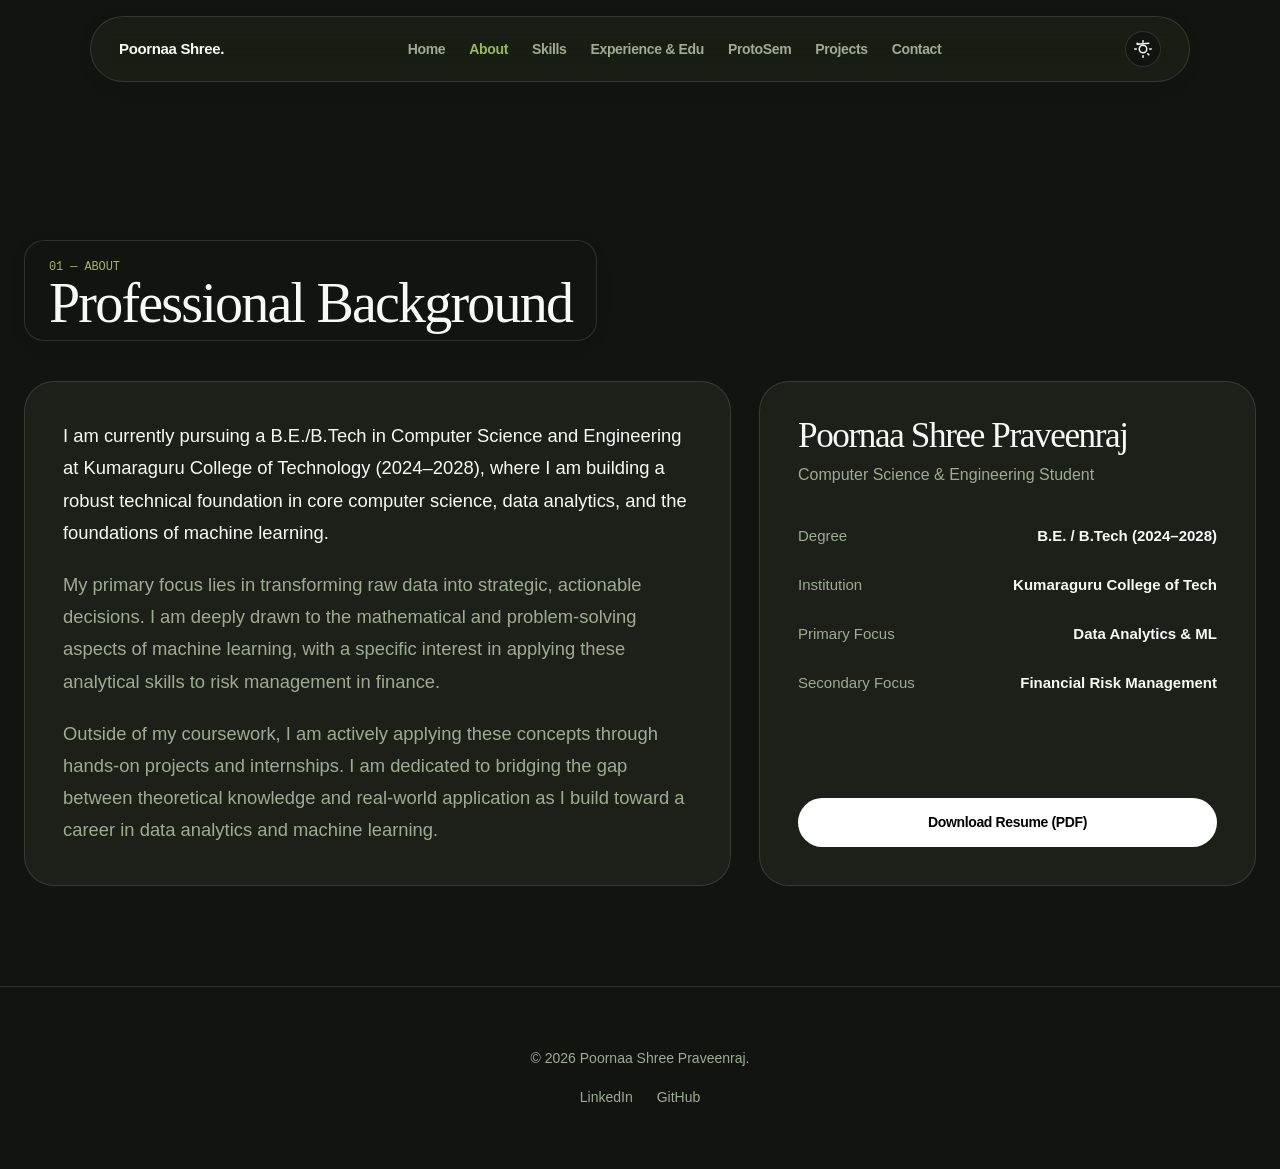
==== about.html @ b173dd36 "Updated portfolio" ====
<!DOCTYPE html>
<html lang="en">
<head>
<meta charset="UTF-8">
<meta name="viewport" content="width=device-width, initial-scale=1.0">
<title>About — Poornaa Shree Praveenraj</title>
<meta name="description" content="Professional background and bio for Poornaa Shree Praveenraj.">

<!-- Google Fonts: Inter + JetBrains Mono -->
<link rel="preconnect" href="https://fonts.googleapis.com">
<link rel="preconnect" href="https://fonts.gstatic.com" crossorigin>
<link href="https://fonts.googleapis.com/css2?family=Inter:wght@300;400;500;600;700;800&family=JetBrains+Mono:wght@400;500&display=swap" rel="stylesheet">

<link rel="stylesheet" href="styles.css">
<script src="script.js" defer></script>
</head>
<body data-theme="dark">

<a href="#main" class="skip-link">Skip to content</a>

<!-- FLOATING LIQUID GLASS NAVBAR -->
<header class="site-nav" id="siteNav">
  <div class="nav-floating-pill">
    <a href="index.html" class="logo">Poornaa Shree<span>.</span></a>
    <ul class="nav-links">
      <li><a href="index.html">Home</a></li>
      <li><a href="about.html" class="active">About</a></li>
      <li><a href="skills.html">Skills</a></li>
      <li><a href="experience.html">Experience &amp; Edu</a></li>
      <li><a href="protosem.html">ProtoSem</a></li>
      <li><a href="projects.html">Projects</a></li>
      <li><a href="contact.html">Contact</a></li>
    </ul>
    <div class="nav-right">
      <button class="theme-toggle" id="themeToggle" aria-label="Toggle dark mode">
        <svg id="themeIcon" width="18" height="18" viewBox="0 0 24 24" fill="none" stroke="currentColor" stroke-width="2" stroke-linecap="round" stroke-linejoin="round"><circle cx="12" cy="12" r="5"></circle><line x1="12" y1="1" x2="12" y2="3"></line><line x1="12" y1="21" x2="12" y2="23"></line><line x1="4.22" y1="4.22" x2="5.64" y2="5.64"></line><line x1="18.36" y1="18.36" x2="19.78" y2="19.78"></line><line x1="1" y1="12" x2="3" y2="12"></line><line x1="21" y1="12" x2="23" y2="12"></line><line x1="4.22" y1="5.64" x2="19.78" y2="4.22"></line></svg>
      </button>
      <button class="hamburger" id="hamburger" aria-label="Toggle Navigation">
        <span></span><span></span><span></span>
      </button>
    </div>
  </div>
</header>

<main id="main" style="padding-top: 140px;">
  <section class="section" style="border-top:none;">
    <div class="container">
      <!-- STICKY HEADER -->
      <div class="sticky-header-wrap">
        <div class="sticky-header">
          <span class="kicker-mono">01 — ABOUT</span>
          <h2>Professional Background</h2>
        </div>
      </div>

      <div class="bento-grid">
        <div class="bento-card col-span-7 reveal-up">
          <div>
            <p style="font-size:1.15rem; line-height:1.75; margin-bottom:20px; color:var(--color-text);">I am currently pursuing a B.E./B.Tech in Computer Science and Engineering at Kumaraguru College of Technology (2024–2028), where I am building a robust technical foundation in core computer science, data analytics, and the foundations of machine learning.</p>
            <p style="font-size:1.15rem; line-height:1.75; margin-bottom:20px;">My primary focus lies in transforming raw data into strategic, actionable decisions. I am deeply drawn to the mathematical and problem-solving aspects of machine learning, with a specific interest in applying these analytical skills to risk management in finance.</p>
            <p style="font-size:1.15rem; line-height:1.75;">Outside of my coursework, I am actively applying these concepts through hands-on projects and internships. I am dedicated to bridging the gap between theoretical knowledge and real-world application as I build toward a career in data analytics and machine learning.</p>
          </div>
        </div>

        <div class="bento-card col-span-5 reveal-up">
          <div>
            <h3>Poornaa Shree Praveenraj</h3>
            <p style="color:var(--color-text-muted);">Computer Science &amp; Engineering Student</p>
            <dl style="margin-top:24px;">
              <div style="display:flex; justify-content:space-between; padding:12px 0; border-bottom:1px solid var(--color-glass-stroke);">
                <dt style="color:var(--color-text-muted);">Degree</dt>
                <dd style="font-weight:600;">B.E. / B.Tech (2024–2028)</dd>
              </div>
              <div style="display:flex; justify-content:space-between; padding:12px 0; border-bottom:1px solid var(--color-glass-stroke);">
                <dt style="color:var(--color-text-muted);">Institution</dt>
                <dd style="font-weight:600;">Kumaraguru College of Tech</dd>
              </div>
              <div style="display:flex; justify-content:space-between; padding:12px 0; border-bottom:1px solid var(--color-glass-stroke);">
                <dt style="color:var(--color-text-muted);">Primary Focus</dt>
                <dd style="font-weight:600;">Data Analytics &amp; ML</dd>
              </div>
              <div style="display:flex; justify-content:space-between; padding:12px 0; border-bottom:1px solid var(--color-glass-stroke);">
                <dt style="color:var(--color-text-muted);">Secondary Focus</dt>
                <dd style="font-weight:600;">Financial Risk Management</dd>
              </div>
            </dl>
          </div>
          <a href="#" class="btn-cta" id="resumeBtn" style="width:100%; text-align:center; margin-top:24px;">Download Resume (PDF)</a>
        </div>
      </div>
    </div>
  </section>
</main>

<footer>
  <div class="container">
    <p>© 2026 Poornaa Shree Praveenraj.</p>
    <div class="foot-links">
      <a href="https://www.linkedin.com/in/poornaa-shree-praveenraj-5780b032a" target="_blank" rel="noopener">LinkedIn</a>
      <a href="https://github.com/poornaashreepraveenraj" target="_blank" rel="noopener">GitHub</a>
    </div>
  </div>
</footer>

</body>
</html>
---- styles.css ----
/* ==========================================================================
   FIGMA SITE THEME & FONTS WITH APPLE-STYLE SCROLL INTERACTIONS
   Source UI: https://plugin-value-scrum.figma.site/
   Typography: Crimson Text (Serif Display) + DM Sans (Body) + Roboto Mono (Mono Kickers)
   Palette: #FFFFFF (Crisp Light Bg), #000000 (Text), #485C11 (Forest Green), #8E9C78 (Sage Panel), #E9E9E9 (Hairline Divider)
   Scroll Physics: Sticky Header Pinning, Scrollytelling Scale & Fade, Spring Micro-Interactions
   ========================================================================== */

:root {
  --color-bg: #FFFFFF;
  --color-bg-soft: #F9FAF7;
  --color-card-bg: #FFFFFF;
  --color-sage: #8E9C78;
  --color-kicker: #485C11;
  --color-text: #000000;
  --color-text-muted: #6F6F6F;
  --color-border: #E9E9E9;
  --color-border-dark: #929292;

  --font-serif: "Crimson Text", Georgia, serif;
  --font-sans: "DM Sans", -apple-system, BlinkMacSystemFont, sans-serif;
  --font-mono: "Roboto Mono", monospace;

  --radius-sm: 12px;
  --radius-card: 20px;
  --radius-panel: 30px;
  --radius-pill: 100px;

  --transition-fast: 200ms cubic-bezier(0.16, 1, 0.3, 1);
  --transition-normal: 350ms cubic-bezier(0.16, 1, 0.3, 1);
  --transition-spring: all 0.5s cubic-bezier(0.16, 1, 0.3, 1);
}

[data-theme="dark"] {
  --color-bg: #121410;
  --color-bg-soft: #1C2018;
  --color-card-bg: #1C2018;
  --color-sage: #384628;
  --color-kicker: #9CB85C;
  --color-text: #F8FAF6;
  --color-text-muted: #9EAB95;
  --color-border: rgba(255, 255, 255, 0.12);
  --color-border-dark: rgba(255, 255, 255, 0.25);
}

/* Reset */
*, *::before, *::after {
  box-sizing: border-box;
  margin: 0;
  padding: 0;
}

html {
  scroll-behavior: smooth;
  -webkit-font-smoothing: antialiased;
}

body {
  background-color: var(--color-bg);
  color: var(--color-text);
  font-family: var(--font-sans);
  font-size: 15px;
  line-height: 1.65;
  overflow-x: hidden;
  transition: background var(--transition-normal), color var(--transition-normal);
}

h1, h2, h3, h4 {
  font-family: var(--font-serif);
  font-weight: 400;
  color: var(--color-text);
  line-height: 0.9;
  letter-spacing: -0.04em;
}

p {
  color: var(--color-text-muted);
  font-size: 1rem;
  line-height: 1.65;
}

a {
  color: inherit;
  text-decoration: none;
  transition: var(--transition-fast);
}

.skip-link {
  position: absolute;
  left: -999px;
  top: auto;
  background: #000;
  color: #FFF;
  padding: 12px 20px;
  border-radius: var(--radius-pill);
  font-weight: 600;
  z-index: 10000;
}
.skip-link:focus { left: 16px; top: 16px; }

.container {
  max-width: 1280px;
  margin: 0 auto;
  padding: 0 24px;
}

/* ---------- NAVBAR (Floating Glass Pill Header) ---------- */
header.site-nav {
  position: fixed;
  top: 16px;
  left: 50%;
  transform: translateX(-50%);
  z-index: 9999;
  width: calc(100% - 32px);
  max-width: 1100px;
}

.nav-floating-pill {
  background: rgba(255, 255, 255, 0.65);
  backdrop-filter: blur(16px) saturate(180%);
  -webkit-backdrop-filter: blur(16px) saturate(180%);
  border: 1px solid var(--color-border);
  border-radius: var(--radius-pill);
  padding: 14px 28px;
  display: flex;
  align-items: center;
  justify-content: space-between;
  box-shadow: 0px 4px 20px rgba(0, 0, 0, 0.04);
  transition: var(--transition-normal);
}

[data-theme="dark"] .nav-floating-pill {
  background: rgba(28, 32, 24, 0.78);
}

.logo {
  font-family: var(--font-sans);
  font-weight: 700;
  font-size: 15px;
  letter-spacing: -0.35px;
  color: var(--color-text);
}

.nav-links {
  display: flex;
  align-items: center;
  gap: 24px;
  list-style: none;
}

.nav-links a {
  font-family: var(--font-sans);
  font-size: 14px;
  font-weight: 700;
  letter-spacing: -0.35px;
  color: var(--color-text-muted);
  transition: var(--transition-fast);
}

.nav-links a:hover, .nav-links a.active {
  color: var(--color-kicker);
}

.nav-right {
  display: flex;
  align-items: center;
  gap: 12px;
}

.theme-toggle {
  width: 36px;
  height: 36px;
  border-radius: 50%;
  border: 1px solid var(--color-border);
  background: var(--color-bg);
  color: var(--color-text);
  cursor: pointer;
  display: flex;
  align-items: center;
  justify-content: center;
  transition: var(--transition-fast);
}

.theme-toggle:hover {
  border-color: var(--color-text);
  transform: scale(1.06);
}

.btn-cta {
  display: inline-flex;
  align-items: center;
  justify-content: center;
  padding: 12px 24px;
  background: #000000;
  color: #FFFFFF;
  font-family: var(--font-sans);
  font-size: 14px;
  font-weight: 700;
  letter-spacing: -0.35px;
  border-radius: var(--radius-pill);
  border: 1px solid transparent;
  cursor: pointer;
  transition: var(--transition-fast);
}

[data-theme="dark"] .btn-cta {
  background: #FFFFFF;
  color: #000000;
}

.btn-cta:hover {
  transform: translateY(-2px);
  opacity: 0.92;
}

.hamburger {
  display: none;
  flex-direction: column;
  gap: 4px;
  background: transparent;
  border: none;
  cursor: pointer;
}

.hamburger span {
  width: 20px;
  height: 2px;
  background: var(--color-text);
}

/* ---------- HERO SECTION ---------- */
.hero-section {
  padding: 150px 0 80px;
  text-align: center;
  position: relative;
}

.kicker-mono {
  font-family: var(--font-mono);
  font-size: clamp(10.5px, 1.2vw, 12px);
  letter-spacing: -0.12px;
  color: var(--color-kicker);
  text-transform: uppercase;
  margin-bottom: 20px;
}

.hero-title {
  font-family: var(--font-serif);
  font-size: clamp(68px, 11vw, 160px);
  letter-spacing: clamp(-12.8px, -8vw, -2.6px);
  line-height: 0.85;
  color: var(--color-text);
  margin-bottom: 28px;
}

.hero-tagline {
  font-family: var(--font-sans);
  font-size: clamp(20px, 2.6vw, 32px);
  font-weight: 500;
  letter-spacing: -0.5px;
  color: var(--color-text);
  margin-bottom: 18px;
}

.hero-subtitle {
  max-width: 680px;
  margin: 0 auto 48px;
  font-size: 15px;
  letter-spacing: -0.075px;
  color: var(--color-text-muted);
}

/* Sage Green Hero Mockup Panel */
.sage-panel-frame {
  max-width: 1200px;
  height: 380px;
  margin: 0 auto;
  background: var(--color-sage);
  border-radius: var(--radius-panel);
  position: relative;
  overflow: hidden;
  display: flex;
  align-items: center;
  justify-content: center;
  box-shadow: 0px 20px 50px rgba(0,0,0,0.06);
}

.device-mockup {
  width: 270px;
  height: 520px;
  background: #000000;
  border-radius: 34.6px;
  border: 1px solid #929292;
  box-shadow: 0px -2.3px 11.7px 0px rgba(0, 0, 0, 0.10);
  position: absolute;
  top: 40px;
  padding: 10px;
  display: flex;
  flex-direction: column;
  align-items: center;
  animation: floatMockup 6s ease-in-out infinite;
}

@keyframes floatMockup {
  0%, 100% { transform: translateY(0px); }
  50% { transform: translateY(-12px); }
}

.device-screen {
  width: 100%;
  height: 100%;
  background: #161617;
  border-radius: 27.3px;
  padding: 20px;
  color: #FFFFFF;
  text-align: left;
  display: flex;
  flex-direction: column;
  gap: 12px;
  overflow: hidden;
}

.screen-header {
  font-family: var(--font-serif);
  font-size: 1.4rem;
  color: #FFFFFF;
}

.screen-card {
  background: rgba(255, 255, 255, 0.1);
  backdrop-filter: blur(10px);
  border-radius: 14px;
  padding: 12px;
  font-size: 11px;
}

/* ---------- MARQUEE TECH STACK SLIDER ---------- */
.marquee-wrapper {
  padding: 40px 0;
  border-top: 0.5px solid var(--color-border);
  border-bottom: 0.5px solid var(--color-border);
  overflow: hidden;
  margin: 60px 0;
}

.marquee-content {
  display: flex;
  gap: 40px;
  width: max-content;
  animation: marqueeScroll 25s linear infinite;
}

.marquee-item {
  font-family: var(--font-mono);
  font-size: 13px;
  color: var(--color-text-muted);
  display: flex;
  align-items: center;
  gap: 12px;
  white-space: nowrap;
}

.marquee-item::after {
  content: "•";
  color: var(--color-kicker);
}

@keyframes marqueeScroll {
  0% { transform: translateX(0%); }
  100% { transform: translateX(-50%); }
}

/* ---------- APPLE STICKY SECTION HEADERS & SCROLL INTERACTION ---------- */
.section {
  padding: 100px 0;
  border-top: 0.5px solid var(--color-border);
  position: relative;
  scroll-margin-top: 80px;
}

.sticky-header-wrap {
  position: sticky;
  top: 90px;
  z-index: 50;
  margin-bottom: 40px;
  pointer-events: none;
}

.sticky-header {
  pointer-events: auto;
  display: inline-block;
  background: var(--color-bg);
  padding: 12px 24px;
  border-radius: var(--radius-card);
  border: 1px solid var(--color-border);
  box-shadow: 0px 4px 20px rgba(0,0,0,0.04);
}

.sticky-header h2 {
  font-family: var(--font-serif);
  font-size: clamp(34px, 4.5vw, 56px);
  letter-spacing: clamp(-1.8px, -2vw, -0.75px);
  color: var(--color-text);
}

.sticky-header .sub {
  font-family: var(--font-sans);
  font-size: 14px;
  color: var(--color-text-muted);
  margin-top: 4px;
}

/* ---------- BENTO BOX GRID LAYOUT ---------- */
.bento-grid {
  display: grid;
  grid-template-columns: repeat(12, 1fr);
  gap: 28px;
}

.bento-card {
  background: var(--color-bg-soft);
  border: 1px solid var(--color-border);
  border-radius: var(--radius-panel);
  padding: 38px;
  display: flex;
  flex-direction: column;
  justify-content: space-between;
  transition: var(--transition-spring);
}

.bento-card:hover {
  border-color: var(--color-text);
  transform: translateY(-8px) scale(1.01);
  box-shadow: 0px 20px 40px rgba(0, 0, 0, 0.08);
}

.col-span-12 { grid-column: span 12; }
.col-span-8  { grid-column: span 8; }
.col-span-7  { grid-column: span 7; }
.col-span-6  { grid-column: span 6; }
.col-span-5  { grid-column: span 5; }
.col-span-4  { grid-column: span 4; }

.bento-card h3 {
  font-family: var(--font-serif);
  font-size: 2.2rem;
  margin-bottom: 10px;
}

.bento-val-huge {
  font-family: var(--font-serif);
  font-size: clamp(28px, 4vw, 44px);
  line-height: 1.05;
  letter-spacing: -0.64px;
  margin-top: 8px;
}

/* Hairline Skill Rows */
.skills-rows {
  display: flex;
  flex-direction: column;
}

.skill-row {
  display: grid;
  grid-template-columns: 280px 1fr;
  gap: 40px;
  padding: 32px 0;
  border-top: 0.5px solid var(--color-border);
  align-items: center;
  transition: var(--transition-spring);
}

.skill-row:hover {
  transform: translateX(6px);
}

.skill-row:last-child {
  border-bottom: 0.5px solid var(--color-border);
}

.skill-row .label {
  font-family: var(--font-mono);
  font-size: 12px;
  letter-spacing: -0.12px;
  color: var(--color-kicker);
  text-transform: uppercase;
}

.skill-row .val {
  font-family: var(--font-serif);
  font-size: clamp(28px, 4vw, 40px);
  letter-spacing: -0.64px;
  line-height: 1.05;
  color: var(--color-text);
}

.coursework-box {
  margin-top: 60px;
  background: var(--color-bg-soft);
  border: 1px solid var(--color-border);
  border-radius: var(--radius-panel);
  padding: 40px;
}

.coursework-box h3 {
  font-family: var(--font-serif);
  font-size: 2rem;
  margin-bottom: 20px;
}

.coursework-chips {
  display: flex;
  flex-wrap: wrap;
  gap: 10px;
}

.chip {
  font-family: var(--font-sans);
  font-size: 14px;
  font-weight: 500;
  padding: 8px 18px;
  border-radius: var(--radius-pill);
  background: var(--color-card-bg);
  border: 1px solid var(--color-border);
  color: var(--color-text);
  transition: var(--transition-fast);
}

.chip:hover {
  border-color: var(--color-text);
  transform: translateY(-2px);
}

/* ---------- CONNECTED VERTICAL TIMELINE STRUCTURE ---------- */
.timeline-connected-container {
  position: relative;
  max-width: 960px;
  margin: 0 auto;
  padding-left: 36px;
}

.timeline-connected-container::before {
  content: "";
  position: absolute;
  top: 20px;
  bottom: 20px;
  left: 10px;
  width: 2px;
  background: var(--color-border-dark);
}

.timeline-connected-node {
  position: relative;
  margin-bottom: 40px;
}

.timeline-connected-node::before {
  content: "";
  position: absolute;
  left: -36px;
  top: 24px;
  transform: translateX(-50%);
  width: 14px;
  height: 14px;
  border-radius: 50%;
  background: var(--color-kicker);
  border: 3px solid var(--color-bg);
  z-index: 2;
}

.timeline-item-card {
  background: var(--color-bg-soft);
  border: 1px solid var(--color-border);
  border-radius: var(--radius-panel);
  padding: 36px;
  transition: var(--transition-spring);
}

.timeline-item-card:hover {
  border-color: var(--color-text);
  transform: translateY(-6px);
}

.timeline-date {
  font-family: var(--font-mono);
  font-size: 12px;
  letter-spacing: -0.12px;
  color: var(--color-kicker);
  margin-bottom: 6px;
}

.timeline-item-card h3 {
  font-family: var(--font-serif);
  font-size: 2.2rem;
  margin-bottom: 6px;
}

.timeline-item-card .org {
  font-weight: 600;
  color: var(--color-text-muted);
  margin-bottom: 16px;
}

.timeline-item-card ul {
  list-style: none;
  display: flex;
  flex-direction: column;
  gap: 10px;
}

.timeline-item-card li {
  font-size: 15px;
  color: var(--color-text-muted);
  padding-left: 20px;
  position: relative;
}

.timeline-item-card li::before {
  content: "—";
  position: absolute;
  left: 0;
  color: var(--color-kicker);
}

.log-meta-grid {
  display: grid;
  grid-template-columns: repeat(3, 1fr);
  gap: 24px;
  border-top: 0.5px solid var(--color-border);
  padding-top: 24px;
  margin-top: 24px;
}

.log-meta-box h4 {
  font-family: var(--font-mono);
  font-size: 11px;
  color: var(--color-kicker);
  text-transform: uppercase;
  margin-bottom: 8px;
}

.log-meta-box p {
  font-size: 14px;
}

/* ---------- PROJECTS GRID ---------- */
.projects-grid {
  display: grid;
  grid-template-columns: repeat(2, 1fr);
  gap: 30px;
}

.project-card {
  background: var(--color-bg-soft);
  border: 1px solid var(--color-border);
  border-radius: var(--radius-panel);
  padding: 40px;
  display: flex;
  flex-direction: column;
  transition: var(--transition-spring);
}

.project-card:hover {
  border-color: var(--color-text);
  transform: translateY(-8px) scale(1.01);
  box-shadow: 0px 20px 40px rgba(0, 0, 0, 0.08);
}

.project-card h3 {
  font-family: var(--font-serif);
  font-size: 2.2rem;
  margin-bottom: 12px;
}

.project-card p {
  font-size: 15px;
  flex-grow: 1;
}

.project-card .tags {
  display: flex;
  gap: 8px;
  flex-wrap: wrap;
  margin: 24px 0 20px;
}

.project-card .tags span {
  font-size: 13px;
  padding: 6px 14px;
  border-radius: var(--radius-pill);
  background: var(--color-card-bg);
  border: 1px solid var(--color-border);
}

.project-card a {
  font-family: var(--font-mono);
  font-size: 13px;
  color: var(--color-kicker);
  font-weight: 500;
}

/* ---------- CONTACT FORM ---------- */
.about-grid {
  display: grid;
  grid-template-columns: 1.4fr 1fr;
  gap: 40px;
}

.contact-form {
  display: flex;
  flex-direction: column;
  gap: 20px;
}

.contact-form label {
  font-family: var(--font-mono);
  font-size: 12px;
  color: var(--color-kicker);
  display: block;
  margin-bottom: 6px;
}

.contact-form input, .contact-form textarea {
  width: 100%;
  font-family: var(--font-sans);
  font-size: 15px;
  padding: 14px 18px;
  border-radius: var(--radius-card);
  border: 1px solid var(--color-border);
  background: var(--color-bg-soft);
  color: var(--color-text);
  outline: none;
  transition: var(--transition-fast);
}

.contact-form input:focus, .contact-form textarea:focus {
  border-color: var(--color-text);
}

.contact-form textarea {
  min-height: 120px;
  resize: vertical;
}

/* ---------- SCROLLETYLLING REVEAL ANIMATIONS ---------- */
.reveal-up {
  opacity: 0;
  transform: translateY(40px) scale(0.96);
  transition: opacity 0.8s cubic-bezier(0.16, 1, 0.3, 1), transform 0.8s cubic-bezier(0.16, 1, 0.3, 1);
}

.reveal-up.in {
  opacity: 1;
  transform: translateY(0) scale(1);
}

/* ---------- FOOTER ---------- */
footer {
  padding: 60px 0;
  border-top: 0.5px solid var(--color-border);
  text-align: center;
}

footer p {
  font-size: 14px;
}

footer .foot-links {
  display: flex;
  gap: 24px;
  justify-content: center;
  margin-top: 16px;
}

footer .foot-links a {
  font-size: 14px;
  color: var(--color-text-muted);
}

footer .foot-links a:hover {
  color: var(--color-text);
}

/* Responsive */
@media (max-width: 1024px) {
  .col-span-8, .col-span-7, .col-span-6, .col-span-5, .col-span-4 { grid-column: span 12; }
  .about-grid { grid-template-columns: 1fr; }
  .projects-grid { grid-template-columns: 1fr; }
  .skill-row { grid-template-columns: 1fr; gap: 10px; }
  .log-meta-grid { grid-template-columns: 1fr; }
  .sticky-header-wrap { position: relative; top: 0; }
}

@media (max-width: 768px) {
  .nav-links { display: none; }
  .hamburger { display: flex; }
  .hero-title { font-size: 56px; letter-spacing: -2px; }
  .timeline-connected-container { padding-left: 24px; }
  .timeline-connected-container::before { left: 6px; }
  .timeline-connected-node::before { left: -24px; }
}
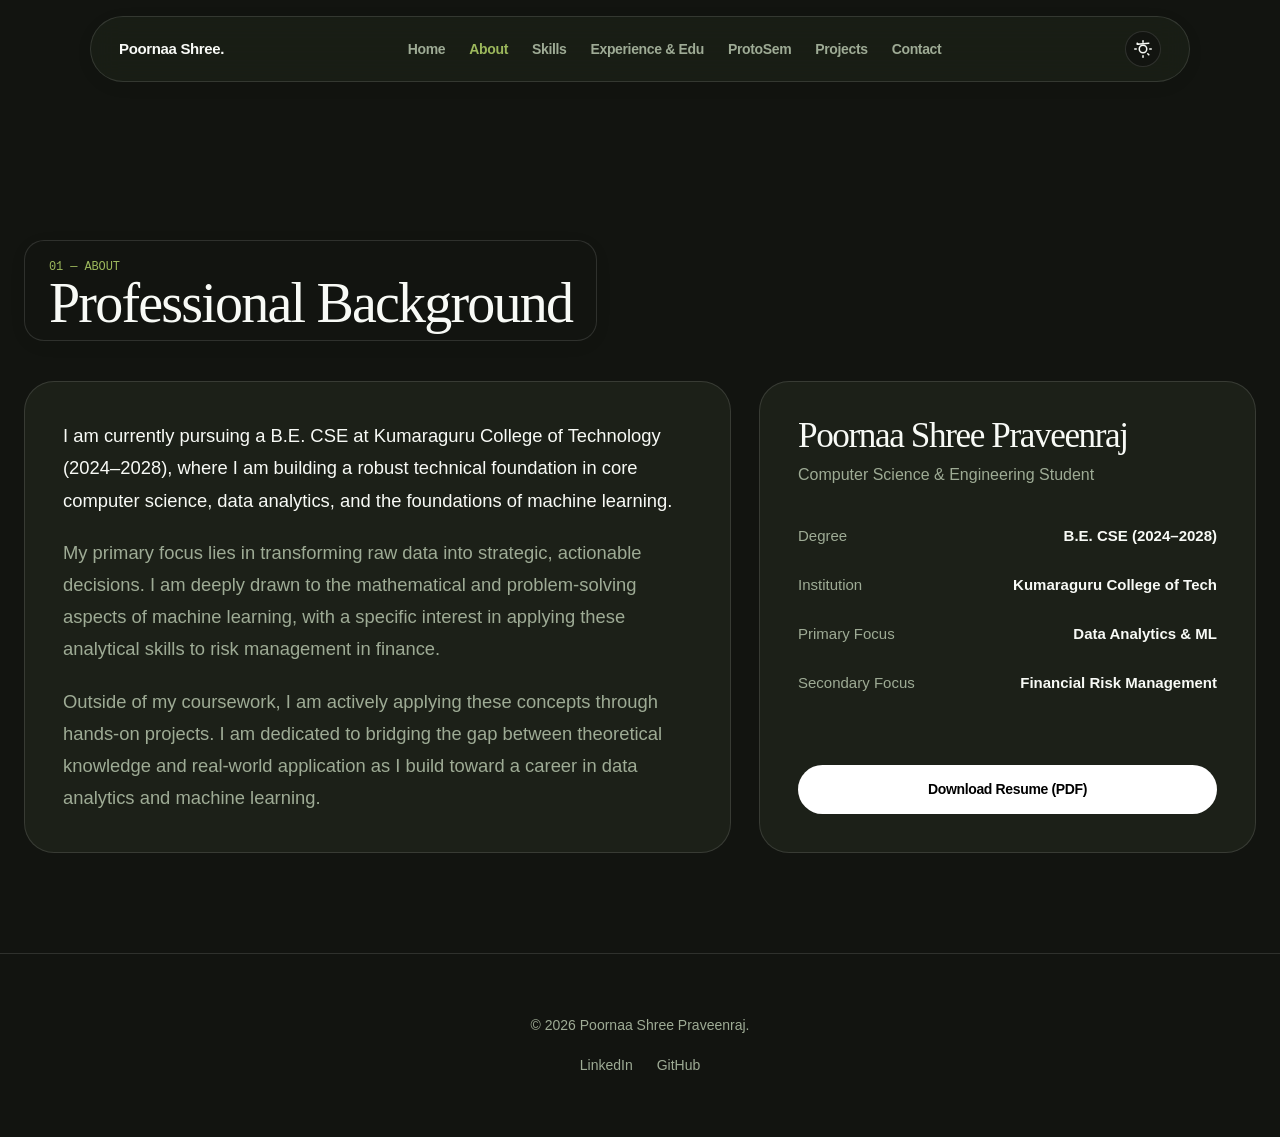
==== commit eed6a919: "Update degree to B.E. CSE and add ProtoSem Week 3 and 4 logs" ====
--- a/about.html
+++ b/about.html
@@ -56,9 +56,9 @@
       <div class="bento-grid">
         <div class="bento-card col-span-7 reveal-up">
           <div>
-            <p style="font-size:1.15rem; line-height:1.75; margin-bottom:20px; color:var(--color-text);">I am currently pursuing a B.E./B.Tech in Computer Science and Engineering at Kumaraguru College of Technology (2024–2028), where I am building a robust technical foundation in core computer science, data analytics, and the foundations of machine learning.</p>
+            <p style="font-size:1.15rem; line-height:1.75; margin-bottom:20px; color:var(--color-text);">I am currently pursuing a B.E. CSE at Kumaraguru College of Technology (2024–2028), where I am building a robust technical foundation in core computer science, data analytics, and the foundations of machine learning.</p>
             <p style="font-size:1.15rem; line-height:1.75; margin-bottom:20px;">My primary focus lies in transforming raw data into strategic, actionable decisions. I am deeply drawn to the mathematical and problem-solving aspects of machine learning, with a specific interest in applying these analytical skills to risk management in finance.</p>
-            <p style="font-size:1.15rem; line-height:1.75;">Outside of my coursework, I am actively applying these concepts through hands-on projects and internships. I am dedicated to bridging the gap between theoretical knowledge and real-world application as I build toward a career in data analytics and machine learning.</p>
+            <p style="font-size:1.15rem; line-height:1.75;">Outside of my coursework, I am actively applying these concepts through hands-on projects. I am dedicated to bridging the gap between theoretical knowledge and real-world application as I build toward a career in data analytics and machine learning.</p>
           </div>
         </div>
 
@@ -69,7 +69,7 @@
             <dl style="margin-top:24px;">
               <div style="display:flex; justify-content:space-between; padding:12px 0; border-bottom:1px solid var(--color-glass-stroke);">
                 <dt style="color:var(--color-text-muted);">Degree</dt>
-                <dd style="font-weight:600;">B.E. / B.Tech (2024–2028)</dd>
+                <dd style="font-weight:600;">B.E. CSE (2024–2028)</dd>
               </div>
               <div style="display:flex; justify-content:space-between; padding:12px 0; border-bottom:1px solid var(--color-glass-stroke);">
                 <dt style="color:var(--color-text-muted);">Institution</dt>
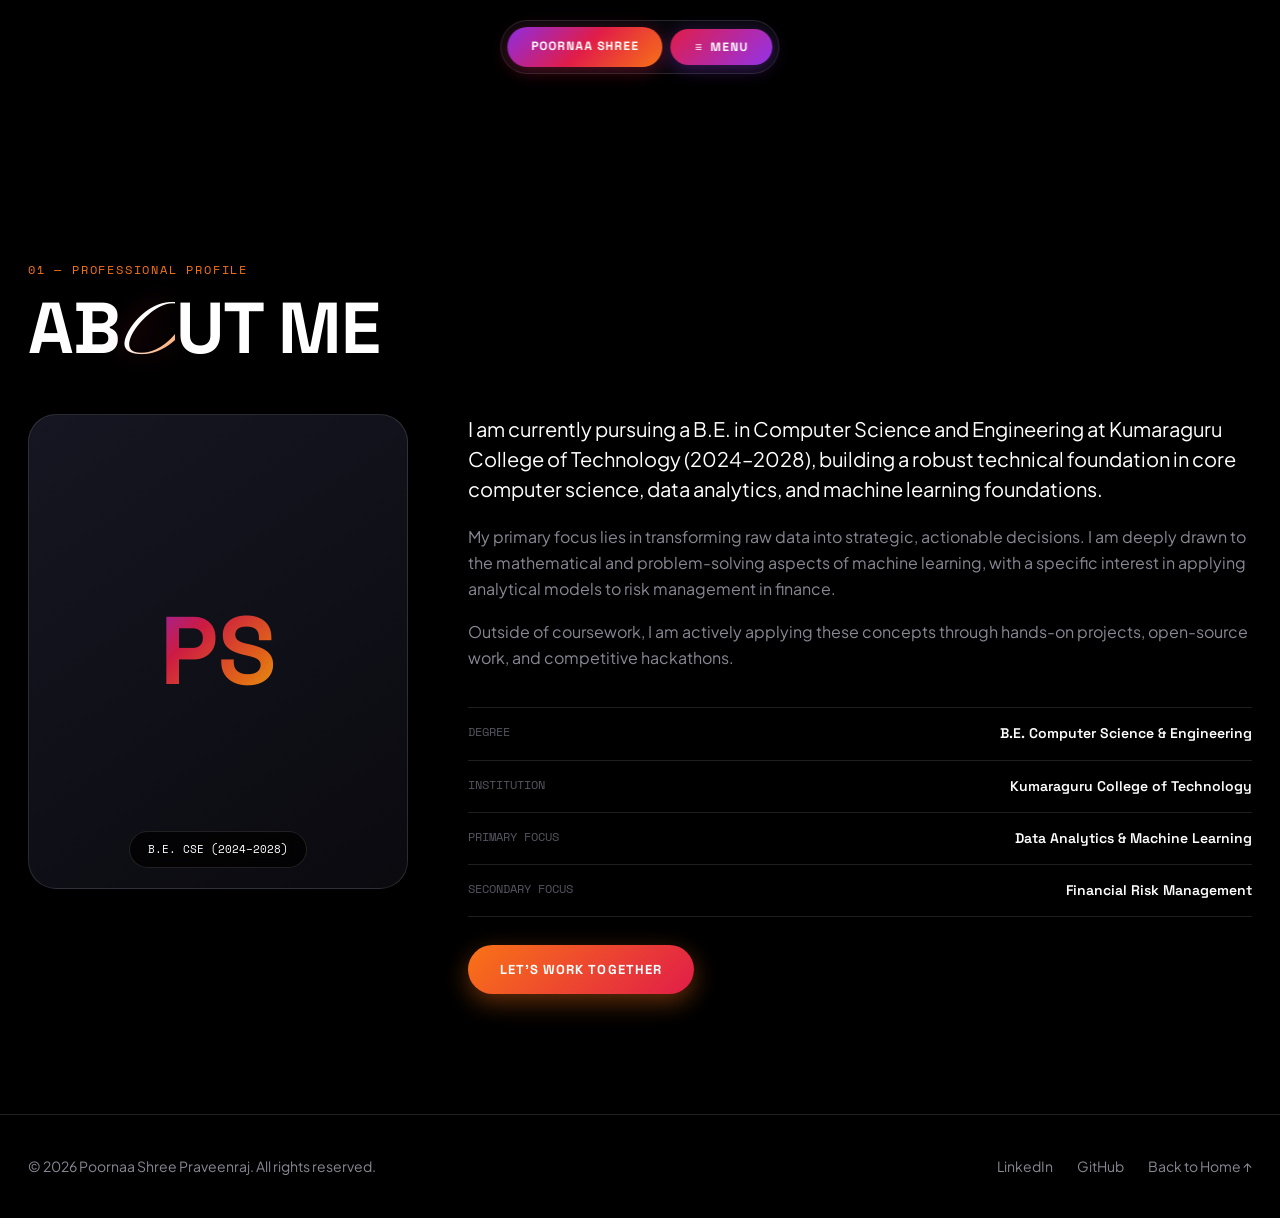
==== commit dc0cbf74: "Redesign portfolio UI to Liquid Glass & Dark Futuristic Editorial aesthetic" ====
--- a/about.html
+++ b/about.html
@@ -6,101 +6,103 @@
 <title>About — Poornaa Shree Praveenraj</title>
 <meta name="description" content="Professional background and bio for Poornaa Shree Praveenraj.">
 
-<!-- Google Fonts: Inter + JetBrains Mono -->
 <link rel="preconnect" href="https://fonts.googleapis.com">
 <link rel="preconnect" href="https://fonts.gstatic.com" crossorigin>
-<link href="https://fonts.googleapis.com/css2?family=Inter:wght@300;400;500;600;700;800&family=JetBrains+Mono:wght@400;500&display=swap" rel="stylesheet">
+<link href="https://fonts.googleapis.com/css2?family=Italianno&family=Plus+Jakarta+Sans:ital,wght@0,300..800;1,300..800&family=Space+Grotesk:wght@400;600;700&family=Space+Mono:ital,wght@0,400;0,700;1,400&display=swap" rel="stylesheet">
 
 <link rel="stylesheet" href="styles.css">
 <script src="script.js" defer></script>
 </head>
-<body data-theme="dark">
+<body>
 
 <a href="#main" class="skip-link">Skip to content</a>
 
-<!-- FLOATING LIQUID GLASS NAVBAR -->
-<header class="site-nav" id="siteNav">
-  <div class="nav-floating-pill">
-    <a href="index.html" class="logo">Poornaa Shree<span>.</span></a>
-    <ul class="nav-links">
-      <li><a href="index.html">Home</a></li>
-      <li><a href="about.html" class="active">About</a></li>
-      <li><a href="skills.html">Skills</a></li>
-      <li><a href="experience.html">Experience &amp; Edu</a></li>
-      <li><a href="protosem.html">ProtoSem</a></li>
-      <li><a href="projects.html">Projects</a></li>
-      <li><a href="contact.html">Contact</a></li>
-    </ul>
-    <div class="nav-right">
-      <button class="theme-toggle" id="themeToggle" aria-label="Toggle dark mode">
-        <svg id="themeIcon" width="18" height="18" viewBox="0 0 24 24" fill="none" stroke="currentColor" stroke-width="2" stroke-linecap="round" stroke-linejoin="round"><circle cx="12" cy="12" r="5"></circle><line x1="12" y1="1" x2="12" y2="3"></line><line x1="12" y1="21" x2="12" y2="23"></line><line x1="4.22" y1="4.22" x2="5.64" y2="5.64"></line><line x1="18.36" y1="18.36" x2="19.78" y2="19.78"></line><line x1="1" y1="12" x2="3" y2="12"></line><line x1="21" y1="12" x2="23" y2="12"></line><line x1="4.22" y1="5.64" x2="19.78" y2="4.22"></line></svg>
-      </button>
-      <button class="hamburger" id="hamburger" aria-label="Toggle Navigation">
-        <span></span><span></span><span></span>
-      </button>
-    </div>
+<!-- FLOATING GLASSMORPHISM PILL NAVBAR -->
+<header class="site-header">
+  <div class="pill-nav-container">
+    <a href="index.html" class="pill-nav-btn pill-brand">
+      <span>POORNAA SHREE</span>
+    </a>
+    <button class="pill-nav-btn pill-menu" id="menuToggle" aria-label="Toggle Navigation menu">
+      <span class="menu-icon">≡</span> <span>MENU</span>
+    </button>
   </div>
+
+  <nav class="nav-dropdown" id="navDropdown" aria-label="Main Navigation">
+    <a href="index.html#home">00 — HOME</a>
+    <a href="index.html#about">01 — ABOUT ME</a>
+    <a href="index.html#skills">02 — WHAT I DO (SKILLS)</a>
+    <a href="index.html#different">03 — WHY ME?</a>
+    <a href="index.html#projects">04 — PORTFOLIO</a>
+    <a href="index.html#experience">05 — EXPERIENCE &amp; EDU</a>
+    <a href="index.html#protosem">06 — PROTOSEM LOGS</a>
+    <a href="index.html#contact">07 — CONNECTION</a>
+  </nav>
 </header>
 
 <main id="main" style="padding-top: 140px;">
-  <section class="section" style="border-top:none;">
+  <section class="section-block" style="border-top:none;">
     <div class="container">
-      <!-- STICKY HEADER -->
-      <div class="sticky-header-wrap">
-        <div class="sticky-header">
-          <span class="kicker-mono">01 — ABOUT</span>
-          <h2>Professional Background</h2>
-        </div>
-      </div>
-
-      <div class="bento-grid">
-        <div class="bento-card col-span-7 reveal-up">
-          <div>
-            <p style="font-size:1.15rem; line-height:1.75; margin-bottom:20px; color:var(--color-text);">I am currently pursuing a B.E. CSE at Kumaraguru College of Technology (2024–2028), where I am building a robust technical foundation in core computer science, data analytics, and the foundations of machine learning.</p>
-            <p style="font-size:1.15rem; line-height:1.75; margin-bottom:20px;">My primary focus lies in transforming raw data into strategic, actionable decisions. I am deeply drawn to the mathematical and problem-solving aspects of machine learning, with a specific interest in applying these analytical skills to risk management in finance.</p>
-            <p style="font-size:1.15rem; line-height:1.75;">Outside of my coursework, I am actively applying these concepts through hands-on projects. I am dedicated to bridging the gap between theoretical knowledge and real-world application as I build toward a career in data analytics and machine learning.</p>
+      <div class="section-label">01 — PROFESSIONAL PROFILE</div>
+      <h2 class="section-heading">AB<span class="flourish">O</span>UT ME</h2>
+      
+      <div class="about-grid-layout">
+        <div class="about-card-photo">
+          <div class="photo-placeholder-box">
+            <div class="avatar-initials">PS</div>
+            <div class="photo-overlay-tag">B.E. CSE (2024–2028)</div>
           </div>
         </div>
-
-        <div class="bento-card col-span-5 reveal-up">
-          <div>
-            <h3>Poornaa Shree Praveenraj</h3>
-            <p style="color:var(--color-text-muted);">Computer Science &amp; Engineering Student</p>
-            <dl style="margin-top:24px;">
-              <div style="display:flex; justify-content:space-between; padding:12px 0; border-bottom:1px solid var(--color-glass-stroke);">
-                <dt style="color:var(--color-text-muted);">Degree</dt>
-                <dd style="font-weight:600;">B.E. CSE (2024–2028)</dd>
-              </div>
-              <div style="display:flex; justify-content:space-between; padding:12px 0; border-bottom:1px solid var(--color-glass-stroke);">
-                <dt style="color:var(--color-text-muted);">Institution</dt>
-                <dd style="font-weight:600;">Kumaraguru College of Tech</dd>
-              </div>
-              <div style="display:flex; justify-content:space-between; padding:12px 0; border-bottom:1px solid var(--color-glass-stroke);">
-                <dt style="color:var(--color-text-muted);">Primary Focus</dt>
-                <dd style="font-weight:600;">Data Analytics &amp; ML</dd>
-              </div>
-              <div style="display:flex; justify-content:space-between; padding:12px 0; border-bottom:1px solid var(--color-glass-stroke);">
-                <dt style="color:var(--color-text-muted);">Secondary Focus</dt>
-                <dd style="font-weight:600;">Financial Risk Management</dd>
-              </div>
-            </dl>
+        
+        <div class="about-bio-text">
+          <p class="lead-p">
+            I am currently pursuing a B.E. in Computer Science and Engineering at Kumaraguru College of Technology (2024–2028), building a robust technical foundation in core computer science, data analytics, and machine learning foundations.
+          </p>
+          <p>
+            My primary focus lies in transforming raw data into strategic, actionable decisions. I am deeply drawn to the mathematical and problem-solving aspects of machine learning, with a specific interest in applying analytical models to risk management in finance.
+          </p>
+          <p>
+            Outside of coursework, I am actively applying these concepts through hands-on projects, open-source work, and competitive hackathons.
+          </p>
+          
+          <div class="about-meta-table">
+            <div class="meta-row">
+              <span class="meta-key">DEGREE</span>
+              <span class="meta-val">B.E. Computer Science &amp; Engineering</span>
+            </div>
+            <div class="meta-row">
+              <span class="meta-key">INSTITUTION</span>
+              <span class="meta-val">Kumaraguru College of Technology</span>
+            </div>
+            <div class="meta-row">
+              <span class="meta-key">PRIMARY FOCUS</span>
+              <span class="meta-val">Data Analytics &amp; Machine Learning</span>
+            </div>
+            <div class="meta-row">
+              <span class="meta-key">SECONDARY FOCUS</span>
+              <span class="meta-val">Financial Risk Management</span>
+            </div>
           </div>
-          <a href="#" class="btn-cta" id="resumeBtn" style="width:100%; text-align:center; margin-top:24px;">Download Resume (PDF)</a>
+          
+          <a href="index.html#contact" class="btn-primary-gradient" style="margin-top:28px;">LET'S WORK TOGETHER</a>
         </div>
       </div>
     </div>
   </section>
 </main>
 
-<footer>
-  <div class="container">
-    <p>© 2026 Poornaa Shree Praveenraj.</p>
+<footer class="site-footer">
+  <div class="container footer-content">
+    <p>© 2026 Poornaa Shree Praveenraj. All rights reserved.</p>
     <div class="foot-links">
       <a href="https://www.linkedin.com/in/poornaa-shree-praveenraj-5780b032a" target="_blank" rel="noopener">LinkedIn</a>
       <a href="https://github.com/poornaashreepraveenraj" target="_blank" rel="noopener">GitHub</a>
+      <a href="index.html#home">Back to Home ↑</a>
     </div>
   </div>
 </footer>
 
+<div id="toast" role="status" aria-live="polite"></div>
+
 </body>
 </html>
--- a/styles.css
+++ b/styles.css
@@ -1,49 +1,46 @@
 /* ==========================================================================
-   FIGMA SITE THEME & FONTS WITH APPLE-STYLE SCROLL INTERACTIONS
-   Source UI: https://plugin-value-scrum.figma.site/
-   Typography: Crimson Text (Serif Display) + DM Sans (Body) + Roboto Mono (Mono Kickers)
-   Palette: #FFFFFF (Crisp Light Bg), #000000 (Text), #485C11 (Forest Green), #8E9C78 (Sage Panel), #E9E9E9 (Hairline Divider)
-   Scroll Physics: Sticky Header Pinning, Scrollytelling Scale & Fade, Spring Micro-Interactions
+   LIQUID GLASS & DARK FUTURISTIC EDITORIAL BRAND DESIGN SYSTEM
+   Source Inspiration: Daryna Hrachova Portfolio Case Study (Behance)
+   Theme: Obsidian Pitch Black (#000000 / #050507) + Liquid Glass & Iridescent Holographic Spectrum
+   Typography: Space Grotesk (Display Headings) + Italianno (Calligraphic Script Flourish) + Plus Jakarta Sans (Body) + Space Mono (Monospace Badges)
    ========================================================================== */
 
 :root {
-  --color-bg: #FFFFFF;
-  --color-bg-soft: #F9FAF7;
-  --color-card-bg: #FFFFFF;
-  --color-sage: #8E9C78;
-  --color-kicker: #485C11;
-  --color-text: #000000;
-  --color-text-muted: #6F6F6F;
-  --color-border: #E9E9E9;
-  --color-border-dark: #929292;
-
-  --font-serif: "Crimson Text", Georgia, serif;
-  --font-sans: "DM Sans", -apple-system, BlinkMacSystemFont, sans-serif;
-  --font-mono: "Roboto Mono", monospace;
-
-  --radius-sm: 12px;
-  --radius-card: 20px;
-  --radius-panel: 30px;
-  --radius-pill: 100px;
-
-  --transition-fast: 200ms cubic-bezier(0.16, 1, 0.3, 1);
-  --transition-normal: 350ms cubic-bezier(0.16, 1, 0.3, 1);
-  --transition-spring: all 0.5s cubic-bezier(0.16, 1, 0.3, 1);
-}
-
-[data-theme="dark"] {
-  --color-bg: #121410;
-  --color-bg-soft: #1C2018;
-  --color-card-bg: #1C2018;
-  --color-sage: #384628;
-  --color-kicker: #9CB85C;
-  --color-text: #F8FAF6;
-  --color-text-muted: #9EAB95;
-  --color-border: rgba(255, 255, 255, 0.12);
-  --color-border-dark: rgba(255, 255, 255, 0.25);
-}
-
-/* Reset */
+  /* Core Obsidian Dark Surface Tokens */
+  --bg-dark: #000000;
+  --bg-surface: #050507;
+  --bg-card: #0F0F13;
+  --bg-card-hover: #16161D;
+  --bg-input: #0A0A0E;
+  
+  /* Text & Border Tokens */
+  --text-main: #FFFFFF;
+  --text-muted: #888894;
+  --text-dim: #555560;
+  --border-subtle: rgba(255, 255, 255, 0.12);
+  --border-active: rgba(255, 255, 255, 0.3);
+  
+  /* Iridescent Spectrum Tokens */
+  --grad-spectrum: linear-gradient(135deg, #8E2DE2 0%, #E11D48 35%, #F97316 70%, #FACC15 100%);
+  --grad-nav-brand: linear-gradient(135deg, #8E2DE2 0%, #E11D48 50%, #F97316 100%);
+  --grad-nav-menu: linear-gradient(135deg, #E11D48 0%, #9333EA 100%);
+  --grad-ribbon: linear-gradient(90deg, #E11D48 0%, #F97316 50%, #E11D48 100%);
+  --grad-pink-purple: linear-gradient(135deg, #C026D3 0%, #E11D48 100%);
+  --grad-coral-btn: linear-gradient(135deg, #F97316 0%, #E11D48 100%);
+
+  /* Font Families */
+  --font-display: 'Space Grotesk', -apple-system, sans-serif;
+  --font-script: 'Italianno', cursive;
+  --font-body: 'Plus Jakarta Sans', -apple-system, sans-serif;
+  --font-mono: 'Space Mono', monospace;
+
+  /* Transitions */
+  --trans-fast: 200ms cubic-bezier(0.16, 1, 0.3, 1);
+  --trans-normal: 350ms cubic-bezier(0.16, 1, 0.3, 1);
+  --trans-spring: 500ms cubic-bezier(0.16, 1, 0.3, 1);
+}
+
+/* Reset & Basic Body Setup */
 *, *::before, *::after {
   box-sizing: border-box;
   margin: 0;
@@ -52,751 +49,1122 @@
 
 html {
   scroll-behavior: smooth;
+  background-color: var(--bg-dark);
+  color: var(--text-main);
   -webkit-font-smoothing: antialiased;
 }
 
 body {
-  background-color: var(--color-bg);
-  color: var(--color-text);
-  font-family: var(--font-sans);
+  background-color: var(--bg-dark);
+  color: var(--text-main);
+  font-family: var(--font-body);
   font-size: 15px;
   line-height: 1.65;
   overflow-x: hidden;
-  transition: background var(--transition-normal), color var(--transition-normal);
-}
-
-h1, h2, h3, h4 {
-  font-family: var(--font-serif);
-  font-weight: 400;
-  color: var(--color-text);
-  line-height: 0.9;
-  letter-spacing: -0.04em;
-}
-
-p {
-  color: var(--color-text-muted);
-  font-size: 1rem;
-  line-height: 1.65;
-}
-
-a {
-  color: inherit;
-  text-decoration: none;
-  transition: var(--transition-fast);
-}
-
+}
+
+/* Skip link for Accessibility */
 .skip-link {
   position: absolute;
   left: -999px;
   top: auto;
-  background: #000;
+  background: var(--grad-spectrum);
   color: #FFF;
-  padding: 12px 20px;
-  border-radius: var(--radius-pill);
-  font-weight: 600;
-  z-index: 10000;
-}
-.skip-link:focus { left: 16px; top: 16px; }
-
+  padding: 12px 24px;
+  border-radius: 100px;
+  font-weight: 700;
+  z-index: 100000;
+}
+.skip-link:focus { left: 24px; top: 24px; }
+
+/* Container */
 .container {
   max-width: 1280px;
   margin: 0 auto;
-  padding: 0 24px;
-}
-
-/* ---------- NAVBAR (Floating Glass Pill Header) ---------- */
-header.site-nav {
+  padding: 0 28px;
+}
+
+/* ==========================================================================
+   SIGNATURE TYPOGRAPHY & CALLIGRAPHIC FLOURISHES
+   ========================================================================== */
+h1, h2, h3, h4 {
+  font-family: var(--font-display);
+  font-weight: 700;
+  text-transform: uppercase;
+  letter-spacing: -0.02em;
+  color: var(--text-main);
+}
+
+.flourish {
+  font-family: var(--font-script);
+  font-style: italic;
+  font-weight: 400;
+  text-transform: none;
+  font-size: 1.28em;
+  line-height: 0.8;
+  display: inline-block;
+  vertical-align: baseline;
+  margin: 0 0.02em;
+  background: linear-gradient(135deg, #FFFFFF 40%, #F97316 100%);
+  -webkit-background-clip: text;
+  -webkit-text-fill-color: transparent;
+  filter: drop-shadow(0 0 12px rgba(225, 29, 72, 0.4));
+}
+
+.section-label {
+  font-family: var(--font-mono);
+  font-size: 12px;
+  letter-spacing: 0.15em;
+  color: #F97316;
+  margin-bottom: 12px;
+  text-transform: uppercase;
+}
+
+.section-heading {
+  font-size: clamp(38px, 6vw, 72px);
+  line-height: 1.02;
+  margin-bottom: 40px;
+  color: var(--text-main);
+}
+
+.section-subtext {
+  font-size: 16px;
+  color: var(--text-muted);
+  margin-top: -24px;
+  margin-bottom: 48px;
+}
+
+/* ==========================================================================
+   FLOATING GLASSMORPHISM PILL NAVBAR
+   ========================================================================== */
+.site-header {
   position: fixed;
-  top: 16px;
+  top: 20px;
   left: 50%;
   transform: translateX(-50%);
-  z-index: 9999;
-  width: calc(100% - 32px);
-  max-width: 1100px;
-}
-
-.nav-floating-pill {
-  background: rgba(255, 255, 255, 0.65);
-  backdrop-filter: blur(16px) saturate(180%);
-  -webkit-backdrop-filter: blur(16px) saturate(180%);
-  border: 1px solid var(--color-border);
-  border-radius: var(--radius-pill);
+  z-index: 10000;
+  display: flex;
+  flex-direction: column;
+  align-items: center;
+}
+
+.pill-nav-container {
+  display: flex;
+  align-items: center;
+  gap: 8px;
+  background: rgba(10, 10, 15, 0.82);
+  backdrop-filter: blur(20px) saturate(180%);
+  -webkit-backdrop-filter: blur(20px) saturate(180%);
+  padding: 6px;
+  border-radius: 100px;
+  border: 1px solid var(--border-subtle);
+  box-shadow: 0 12px 40px rgba(0, 0, 0, 0.8);
+}
+
+.pill-nav-btn {
+  display: flex;
+  align-items: center;
+  gap: 8px;
+  padding: 10px 24px;
+  border-radius: 100px;
+  font-family: var(--font-display);
+  font-size: 12px;
+  font-weight: 700;
+  letter-spacing: 0.08em;
+  text-transform: uppercase;
+  color: #FFFFFF;
+  text-decoration: none;
+  border: none;
+  cursor: pointer;
+  transition: var(--trans-spring);
+}
+
+.pill-brand {
+  background: var(--grad-nav-brand);
+  box-shadow: 0 4px 18px rgba(225, 29, 72, 0.35);
+}
+.pill-brand:hover {
+  transform: scale(1.04);
+  box-shadow: 0 6px 24px rgba(225, 29, 72, 0.6);
+}
+
+.pill-menu {
+  background: var(--grad-nav-menu);
+  box-shadow: 0 4px 18px rgba(147, 51, 234, 0.35);
+}
+.pill-menu:hover {
+  transform: scale(1.04);
+  box-shadow: 0 6px 24px rgba(147, 51, 234, 0.6);
+}
+
+/* Nav Dropdown Panel */
+.nav-dropdown {
+  position: absolute;
+  top: calc(100% + 12px);
+  left: 50%;
+  transform: translateX(-50%) translateY(-10px);
+  width: 320px;
+  background: rgba(15, 15, 22, 0.95);
+  backdrop-filter: blur(24px);
+  border: 1px solid var(--border-subtle);
+  border-radius: 24px;
+  padding: 16px;
+  display: flex;
+  flex-direction: column;
+  gap: 6px;
+  box-shadow: 0 20px 50px rgba(0, 0, 0, 0.9);
+  opacity: 0;
+  pointer-events: none;
+  transition: var(--trans-spring);
+}
+
+.nav-dropdown.active {
+  opacity: 1;
+  pointer-events: auto;
+  transform: translateX(-50%) translateY(0);
+}
+
+.nav-dropdown a {
+  font-family: var(--font-display);
+  font-size: 13px;
+  font-weight: 600;
+  letter-spacing: 0.05em;
+  color: var(--text-muted);
+  text-decoration: none;
+  padding: 10px 16px;
+  border-radius: 12px;
+  transition: var(--trans-fast);
+}
+
+.nav-dropdown a:hover {
+  background: rgba(255, 255, 255, 0.08);
+  color: #FFFFFF;
+}
+
+/* ==========================================================================
+   HERO SECTION
+   ========================================================================== */
+.hero-section {
+  position: relative;
+  min-height: 100vh;
+  padding-top: 140px;
+  padding-bottom: 80px;
+  display: flex;
+  align-items: center;
+  overflow: hidden;
+  background: radial-gradient(circle at 50% 30%, #0D0A14 0%, #000000 70%);
+}
+
+.hero-aura {
+  position: absolute;
+  border-radius: 50%;
+  filter: blur(120px);
+  pointer-events: none;
+  opacity: 0.45;
+}
+
+.hero-aura-1 {
+  top: 10%;
+  right: 15%;
+  width: 500px;
+  height: 500px;
+  background: radial-gradient(circle, #8E2DE2 0%, #E11D48 50%, transparent 70%);
+  animation: pulseAura 8s infinite alternate ease-in-out;
+}
+
+.hero-aura-2 {
+  bottom: 10%;
+  left: 10%;
+  width: 450px;
+  height: 450px;
+  background: radial-gradient(circle, #F97316 0%, #00C9FF 60%, transparent 70%);
+  animation: pulseAura 10s infinite alternate-reverse ease-in-out;
+}
+
+@keyframes pulseAura {
+  0% { transform: scale(1) translate(0, 0); opacity: 0.35; }
+  100% { transform: scale(1.25) translate(30px, -20px); opacity: 0.55; }
+}
+
+.hero-container {
+  display: grid;
+  grid-template-columns: 240px 1fr 340px;
+  gap: 40px;
+  align-items: center;
+  z-index: 2;
+  width: 100%;
+}
+
+.hero-left-ticker {
+  border-right: 1px solid var(--border-subtle);
+  padding-right: 28px;
+}
+
+.ticker-badge {
+  font-family: var(--font-mono);
+  font-size: 11px;
+  letter-spacing: 0.15em;
+  color: var(--text-dim);
+  text-transform: uppercase;
+}
+
+.ticker-val {
+  font-family: var(--font-display);
+  font-size: 14px;
+  font-weight: 600;
+  color: var(--text-main);
+  margin-top: 4px;
+}
+
+.hero-skills-stack {
+  list-style: none;
+  margin-top: 12px;
+  display: flex;
+  flex-direction: column;
+  gap: 8px;
+}
+
+.hero-skills-stack li {
+  font-family: var(--font-mono);
+  font-size: 11px;
+  color: var(--text-muted);
+  letter-spacing: 0.05em;
+  padding: 4px 8px;
+  background: rgba(255, 255, 255, 0.04);
+  border-radius: 4px;
+  border-left: 2px solid #E11D48;
+}
+
+.hero-center-content {
+  text-align: left;
+}
+
+.meta-tag {
+  font-family: var(--font-mono);
+  font-size: 12px;
+  letter-spacing: 0.12em;
+  color: #F97316;
+  margin-bottom: 16px;
+}
+
+.hero-display-title {
+  font-size: clamp(44px, 5.5vw, 84px);
+  line-height: 0.95;
+  letter-spacing: -0.03em;
+  margin-bottom: 24px;
+}
+
+.hero-description {
+  font-size: 17px;
+  color: var(--text-muted);
+  max-width: 580px;
+  line-height: 1.65;
+  margin-bottom: 36px;
+}
+
+.hero-actions {
+  display: flex;
+  align-items: center;
+  gap: 16px;
+}
+
+/* Button Component Styles */
+.btn-primary-gradient {
+  display: inline-flex;
+  align-items: center;
+  justify-content: center;
+  padding: 14px 32px;
+  background: var(--grad-coral-btn);
+  color: #FFFFFF;
+  font-family: var(--font-display);
+  font-size: 13px;
+  font-weight: 700;
+  letter-spacing: 0.08em;
+  text-transform: uppercase;
+  border-radius: 100px;
+  text-decoration: none;
+  border: none;
+  cursor: pointer;
+  box-shadow: 0 8px 25px rgba(249, 115, 22, 0.4);
+  transition: var(--trans-spring);
+}
+
+.btn-primary-gradient:hover {
+  transform: translateY(-2px) scale(1.03);
+  box-shadow: 0 12px 32px rgba(249, 115, 22, 0.6);
+}
+
+.btn-secondary-dark {
+  display: inline-flex;
+  align-items: center;
+  justify-content: center;
   padding: 14px 28px;
-  display: flex;
-  align-items: center;
-  justify-content: space-between;
-  box-shadow: 0px 4px 20px rgba(0, 0, 0, 0.04);
-  transition: var(--transition-normal);
-}
-
-[data-theme="dark"] .nav-floating-pill {
-  background: rgba(28, 32, 24, 0.78);
-}
-
-.logo {
-  font-family: var(--font-sans);
+  background: rgba(255, 255, 255, 0.06);
+  color: var(--text-main);
+  border: 1px solid var(--border-subtle);
+  font-family: var(--font-display);
+  font-size: 13px;
   font-weight: 700;
-  font-size: 15px;
-  letter-spacing: -0.35px;
-  color: var(--color-text);
-}
-
-.nav-links {
-  display: flex;
-  align-items: center;
-  gap: 24px;
-  list-style: none;
-}
-
-.nav-links a {
-  font-family: var(--font-sans);
+  letter-spacing: 0.08em;
+  text-transform: uppercase;
+  border-radius: 100px;
+  text-decoration: none;
+  cursor: pointer;
+  transition: var(--trans-fast);
+}
+
+.btn-secondary-dark:hover {
+  background: rgba(255, 255, 255, 0.15);
+  border-color: #FFFFFF;
+}
+
+/* Right Visual Element (Liquid Glass UI) */
+.hero-right-visual {
+  display: flex;
+  justify-content: center;
+}
+
+.glass-frame {
+  position: relative;
+  width: 100%;
+  max-width: 320px;
+  border-radius: 28px;
+  overflow: hidden;
+  border: 1px solid var(--border-subtle);
+  box-shadow: 0 20px 50px rgba(0, 0, 0, 0.8);
+  background: var(--bg-card);
+}
+
+.liquid-glass-img {
+  width: 100%;
+  height: auto;
+  display: block;
+  object-fit: cover;
+  transition: var(--trans-spring);
+}
+
+.glass-frame:hover .liquid-glass-img {
+  transform: scale(1.05);
+}
+
+/* ==========================================================================
+   MARQUEE RIBBON TICKER
+   ========================================================================== */
+.marquee-ribbon {
+  width: 100%;
+  background: var(--grad-ribbon);
+  overflow: hidden;
+  padding: 14px 0;
+  white-space: nowrap;
+  box-shadow: 0 0 30px rgba(225, 29, 72, 0.5);
+  position: relative;
+  z-index: 5;
+}
+
+.marquee-track {
+  display: inline-block;
+  animation: marqueeLoop 25s linear infinite;
+  font-family: var(--font-display);
   font-size: 14px;
   font-weight: 700;
-  letter-spacing: -0.35px;
-  color: var(--color-text-muted);
-  transition: var(--transition-fast);
-}
-
-.nav-links a:hover, .nav-links a.active {
-  color: var(--color-kicker);
-}
-
-.nav-right {
-  display: flex;
-  align-items: center;
-  gap: 12px;
-}
-
-.theme-toggle {
-  width: 36px;
-  height: 36px;
-  border-radius: 50%;
-  border: 1px solid var(--color-border);
-  background: var(--color-bg);
-  color: var(--color-text);
-  cursor: pointer;
-  display: flex;
+  letter-spacing: 0.1em;
+  text-transform: uppercase;
+  color: #FFFFFF;
+}
+
+.marquee-track span.bullet {
+  margin: 0 16px;
+  opacity: 0.7;
+}
+
+@keyframes marqueeLoop {
+  0% { transform: translateX(0%); }
+  100% { transform: translateX(-50%); }
+}
+
+/* ==========================================================================
+   SECTION COMMON STYLING
+   ========================================================================== */
+.section-block {
+  padding: 120px 0;
+  border-bottom: 1px solid var(--border-subtle);
+  position: relative;
+}
+
+/* ==========================================================================
+   SECTION 01: ABOUT ME
+   ========================================================================== */
+.about-grid-layout {
+  display: grid;
+  grid-template-columns: 380px 1fr;
+  gap: 60px;
+  align-items: flex-start;
+}
+
+.about-card-photo {
+  position: sticky;
+  top: 100px;
+}
+
+.photo-placeholder-box {
+  width: 100%;
+  aspect-ratio: 4 / 5;
+  background: linear-gradient(145deg, #161622 0%, #0A0A0F 100%);
+  border: 1px solid var(--border-subtle);
+  border-radius: 28px;
+  display: flex;
+  flex-direction: column;
   align-items: center;
   justify-content: center;
-  transition: var(--transition-fast);
-}
-
-.theme-toggle:hover {
-  border-color: var(--color-text);
-  transform: scale(1.06);
-}
-
-.btn-cta {
-  display: inline-flex;
-  align-items: center;
-  justify-content: center;
-  padding: 12px 24px;
-  background: #000000;
-  color: #FFFFFF;
-  font-family: var(--font-sans);
-  font-size: 14px;
-  font-weight: 700;
-  letter-spacing: -0.35px;
-  border-radius: var(--radius-pill);
-  border: 1px solid transparent;
-  cursor: pointer;
-  transition: var(--transition-fast);
-}
-
-[data-theme="dark"] .btn-cta {
-  background: #FFFFFF;
-  color: #000000;
-}
-
-.btn-cta:hover {
-  transform: translateY(-2px);
-  opacity: 0.92;
-}
-
-.hamburger {
-  display: none;
-  flex-direction: column;
-  gap: 4px;
-  background: transparent;
-  border: none;
-  cursor: pointer;
-}
-
-.hamburger span {
-  width: 20px;
-  height: 2px;
-  background: var(--color-text);
-}
-
-/* ---------- HERO SECTION ---------- */
-.hero-section {
-  padding: 150px 0 80px;
-  text-align: center;
-  position: relative;
-}
-
-.kicker-mono {
-  font-family: var(--font-mono);
-  font-size: clamp(10.5px, 1.2vw, 12px);
-  letter-spacing: -0.12px;
-  color: var(--color-kicker);
-  text-transform: uppercase;
-  margin-bottom: 20px;
-}
-
-.hero-title {
-  font-family: var(--font-serif);
-  font-size: clamp(68px, 11vw, 160px);
-  letter-spacing: clamp(-12.8px, -8vw, -2.6px);
-  line-height: 0.85;
-  color: var(--color-text);
-  margin-bottom: 28px;
-}
-
-.hero-tagline {
-  font-family: var(--font-sans);
-  font-size: clamp(20px, 2.6vw, 32px);
-  font-weight: 500;
-  letter-spacing: -0.5px;
-  color: var(--color-text);
-  margin-bottom: 18px;
-}
-
-.hero-subtitle {
-  max-width: 680px;
-  margin: 0 auto 48px;
-  font-size: 15px;
-  letter-spacing: -0.075px;
-  color: var(--color-text-muted);
-}
-
-/* Sage Green Hero Mockup Panel */
-.sage-panel-frame {
-  max-width: 1200px;
-  height: 380px;
-  margin: 0 auto;
-  background: var(--color-sage);
-  border-radius: var(--radius-panel);
   position: relative;
   overflow: hidden;
-  display: flex;
-  align-items: center;
-  justify-content: center;
-  box-shadow: 0px 20px 50px rgba(0,0,0,0.06);
-}
-
-.device-mockup {
-  width: 270px;
-  height: 520px;
-  background: #000000;
-  border-radius: 34.6px;
-  border: 1px solid #929292;
-  box-shadow: 0px -2.3px 11.7px 0px rgba(0, 0, 0, 0.10);
+  box-shadow: 0 20px 40px rgba(0, 0, 0, 0.6);
+}
+
+.avatar-initials {
+  font-family: var(--font-display);
+  font-size: 96px;
+  font-weight: 700;
+  background: var(--grad-spectrum);
+  -webkit-background-clip: text;
+  -webkit-text-fill-color: transparent;
+  opacity: 0.9;
+}
+
+.photo-overlay-tag {
   position: absolute;
-  top: 40px;
-  padding: 10px;
-  display: flex;
-  flex-direction: column;
-  align-items: center;
-  animation: floatMockup 6s ease-in-out infinite;
-}
-
-@keyframes floatMockup {
-  0%, 100% { transform: translateY(0px); }
-  50% { transform: translateY(-12px); }
-}
-
-.device-screen {
-  width: 100%;
-  height: 100%;
-  background: #161617;
-  border-radius: 27.3px;
-  padding: 20px;
+  bottom: 20px;
+  background: rgba(0, 0, 0, 0.75);
+  backdrop-filter: blur(10px);
+  padding: 8px 18px;
+  border-radius: 100px;
+  border: 1px solid var(--border-subtle);
+  font-family: var(--font-mono);
+  font-size: 11px;
   color: #FFFFFF;
-  text-align: left;
-  display: flex;
-  flex-direction: column;
-  gap: 12px;
+}
+
+.about-bio-text p.lead-p {
+  font-size: 20px;
+  line-height: 1.5;
+  color: var(--text-main);
+  margin-bottom: 20px;
+}
+
+.about-bio-text p {
+  font-size: 16px;
+  color: var(--text-muted);
+  margin-bottom: 16px;
+}
+
+.about-meta-table {
+  margin-top: 36px;
+  border-top: 1px solid var(--border-subtle);
+}
+
+.meta-row {
+  display: flex;
+  justify-content: space-between;
+  padding: 14px 0;
+  border-bottom: 1px solid var(--border-subtle);
+  font-size: 14px;
+}
+
+.meta-key {
+  font-family: var(--font-mono);
+  color: var(--text-dim);
+  font-size: 12px;
+}
+
+.meta-val {
+  font-family: var(--font-display);
+  font-weight: 600;
+  color: var(--text-main);
+}
+
+/* ==========================================================================
+   SECTION 02: SERVICES & PROFICIENCIES ("WHAT I DO")
+   ========================================================================== */
+.services-6grid {
+  display: grid;
+  grid-template-columns: repeat(2, 1fr);
+  gap: 28px;
+}
+
+.service-card {
+  background: var(--bg-card);
+  border: 1px solid var(--border-subtle);
+  border-radius: 24px;
+  padding: 36px;
+  transition: var(--trans-spring);
+  position: relative;
   overflow: hidden;
 }
 
-.screen-header {
-  font-family: var(--font-serif);
-  font-size: 1.4rem;
-  color: #FFFFFF;
-}
-
-.screen-card {
-  background: rgba(255, 255, 255, 0.1);
-  backdrop-filter: blur(10px);
-  border-radius: 14px;
-  padding: 12px;
-  font-size: 11px;
-}
-
-/* ---------- MARQUEE TECH STACK SLIDER ---------- */
-.marquee-wrapper {
-  padding: 40px 0;
-  border-top: 0.5px solid var(--color-border);
-  border-bottom: 0.5px solid var(--color-border);
-  overflow: hidden;
-  margin: 60px 0;
-}
-
-.marquee-content {
-  display: flex;
-  gap: 40px;
-  width: max-content;
-  animation: marqueeScroll 25s linear infinite;
-}
-
-.marquee-item {
+.service-card:hover {
+  background: var(--bg-card-hover);
+  border-color: rgba(249, 115, 22, 0.4);
+  transform: translateY(-4px);
+  box-shadow: 0 16px 40px rgba(0, 0, 0, 0.8);
+}
+
+.service-orb-badge {
+  display: flex;
+  align-items: center;
+  justify-content: space-between;
+  margin-bottom: 24px;
+}
+
+.orb-icon {
+  width: 38px;
+  height: 38px;
+  border-radius: 50%;
+  background: var(--grad-spectrum);
+  box-shadow: 0 0 20px rgba(225, 29, 72, 0.5);
+}
+
+.service-num {
   font-family: var(--font-mono);
   font-size: 13px;
-  color: var(--color-text-muted);
-  display: flex;
-  align-items: center;
-  gap: 12px;
-  white-space: nowrap;
-}
-
-.marquee-item::after {
-  content: "•";
-  color: var(--color-kicker);
-}
-
-@keyframes marqueeScroll {
-  0% { transform: translateX(0%); }
-  100% { transform: translateX(-50%); }
-}
-
-/* ---------- APPLE STICKY SECTION HEADERS & SCROLL INTERACTION ---------- */
-.section {
-  padding: 100px 0;
-  border-top: 0.5px solid var(--color-border);
-  position: relative;
-  scroll-margin-top: 80px;
-}
-
-.sticky-header-wrap {
-  position: sticky;
-  top: 90px;
-  z-index: 50;
-  margin-bottom: 40px;
-  pointer-events: none;
-}
-
-.sticky-header {
-  pointer-events: auto;
-  display: inline-block;
-  background: var(--color-bg);
-  padding: 12px 24px;
-  border-radius: var(--radius-card);
-  border: 1px solid var(--color-border);
-  box-shadow: 0px 4px 20px rgba(0,0,0,0.04);
-}
-
-.sticky-header h2 {
-  font-family: var(--font-serif);
-  font-size: clamp(34px, 4.5vw, 56px);
-  letter-spacing: clamp(-1.8px, -2vw, -0.75px);
-  color: var(--color-text);
-}
-
-.sticky-header .sub {
-  font-family: var(--font-sans);
-  font-size: 14px;
-  color: var(--color-text-muted);
-  margin-top: 4px;
-}
-
-/* ---------- BENTO BOX GRID LAYOUT ---------- */
-.bento-grid {
-  display: grid;
-  grid-template-columns: repeat(12, 1fr);
-  gap: 28px;
-}
-
-.bento-card {
-  background: var(--color-bg-soft);
-  border: 1px solid var(--color-border);
-  border-radius: var(--radius-panel);
-  padding: 38px;
-  display: flex;
-  flex-direction: column;
-  justify-content: space-between;
-  transition: var(--transition-spring);
-}
-
-.bento-card:hover {
-  border-color: var(--color-text);
-  transform: translateY(-8px) scale(1.01);
-  box-shadow: 0px 20px 40px rgba(0, 0, 0, 0.08);
-}
-
-.col-span-12 { grid-column: span 12; }
-.col-span-8  { grid-column: span 8; }
-.col-span-7  { grid-column: span 7; }
-.col-span-6  { grid-column: span 6; }
-.col-span-5  { grid-column: span 5; }
-.col-span-4  { grid-column: span 4; }
-
-.bento-card h3 {
-  font-family: var(--font-serif);
-  font-size: 2.2rem;
-  margin-bottom: 10px;
-}
-
-.bento-val-huge {
-  font-family: var(--font-serif);
-  font-size: clamp(28px, 4vw, 44px);
-  line-height: 1.05;
-  letter-spacing: -0.64px;
-  margin-top: 8px;
-}
-
-/* Hairline Skill Rows */
-.skills-rows {
-  display: flex;
-  flex-direction: column;
-}
-
-.skill-row {
-  display: grid;
-  grid-template-columns: 280px 1fr;
-  gap: 40px;
-  padding: 32px 0;
-  border-top: 0.5px solid var(--color-border);
-  align-items: center;
-  transition: var(--transition-spring);
-}
-
-.skill-row:hover {
-  transform: translateX(6px);
-}
-
-.skill-row:last-child {
-  border-bottom: 0.5px solid var(--color-border);
-}
-
-.skill-row .label {
-  font-family: var(--font-mono);
-  font-size: 12px;
-  letter-spacing: -0.12px;
-  color: var(--color-kicker);
-  text-transform: uppercase;
-}
-
-.skill-row .val {
-  font-family: var(--font-serif);
-  font-size: clamp(28px, 4vw, 40px);
-  letter-spacing: -0.64px;
-  line-height: 1.05;
-  color: var(--color-text);
-}
-
-.coursework-box {
-  margin-top: 60px;
-  background: var(--color-bg-soft);
-  border: 1px solid var(--color-border);
-  border-radius: var(--radius-panel);
-  padding: 40px;
-}
-
-.coursework-box h3 {
-  font-family: var(--font-serif);
-  font-size: 2rem;
+  color: var(--text-dim);
+}
+
+.service-card h3 {
+  font-size: 22px;
   margin-bottom: 20px;
-}
-
-.coursework-chips {
-  display: flex;
-  flex-wrap: wrap;
-  gap: 10px;
-}
-
-.chip {
-  font-family: var(--font-sans);
-  font-size: 14px;
-  font-weight: 500;
-  padding: 8px 18px;
-  border-radius: var(--radius-pill);
-  background: var(--color-card-bg);
-  border: 1px solid var(--color-border);
-  color: var(--color-text);
-  transition: var(--transition-fast);
-}
-
-.chip:hover {
-  border-color: var(--color-text);
-  transform: translateY(-2px);
-}
-
-/* ---------- CONNECTED VERTICAL TIMELINE STRUCTURE ---------- */
-.timeline-connected-container {
-  position: relative;
-  max-width: 960px;
-  margin: 0 auto;
-  padding-left: 36px;
-}
-
-.timeline-connected-container::before {
-  content: "";
-  position: absolute;
-  top: 20px;
-  bottom: 20px;
-  left: 10px;
-  width: 2px;
-  background: var(--color-border-dark);
-}
-
-.timeline-connected-node {
-  position: relative;
-  margin-bottom: 40px;
-}
-
-.timeline-connected-node::before {
-  content: "";
-  position: absolute;
-  left: -36px;
-  top: 24px;
-  transform: translateX(-50%);
-  width: 14px;
-  height: 14px;
-  border-radius: 50%;
-  background: var(--color-kicker);
-  border: 3px solid var(--color-bg);
-  z-index: 2;
-}
-
-.timeline-item-card {
-  background: var(--color-bg-soft);
-  border: 1px solid var(--color-border);
-  border-radius: var(--radius-panel);
-  padding: 36px;
-  transition: var(--transition-spring);
-}
-
-.timeline-item-card:hover {
-  border-color: var(--color-text);
-  transform: translateY(-6px);
-}
-
-.timeline-date {
-  font-family: var(--font-mono);
-  font-size: 12px;
-  letter-spacing: -0.12px;
-  color: var(--color-kicker);
-  margin-bottom: 6px;
-}
-
-.timeline-item-card h3 {
-  font-family: var(--font-serif);
-  font-size: 2.2rem;
-  margin-bottom: 6px;
-}
-
-.timeline-item-card .org {
-  font-weight: 600;
-  color: var(--color-text-muted);
-  margin-bottom: 16px;
-}
-
-.timeline-item-card ul {
+  letter-spacing: -0.01em;
+}
+
+.service-checklist {
   list-style: none;
   display: flex;
   flex-direction: column;
   gap: 10px;
-}
-
-.timeline-item-card li {
+  border-top: 1px solid var(--border-subtle);
+  padding-top: 18px;
+}
+
+.service-checklist li {
+  font-size: 14px;
+  color: var(--text-muted);
+  line-height: 1.4;
+}
+
+/* ==========================================================================
+   SECTION 03: VALUE PROPOSITION ACCORDION ("WHAT MAKES ME DIFFERENT?")
+   ========================================================================== */
+.diff-accordion-grid {
+  display: flex;
+  flex-direction: column;
+  gap: 16px;
+}
+
+.diff-item {
+  background: var(--bg-card);
+  border: 1px solid var(--border-subtle);
+  border-radius: 20px;
+  overflow: hidden;
+  transition: var(--trans-spring);
+}
+
+.diff-item.highlight-purple {
+  border-color: rgba(192, 38, 211, 0.5);
+}
+
+.diff-header {
+  padding: 24px 32px;
+  display: flex;
+  align-items: center;
+  justify-content: space-between;
+  cursor: pointer;
+  user-select: none;
+}
+
+.diff-num {
+  font-family: var(--font-mono);
+  font-size: 14px;
+  color: var(--text-dim);
+  width: 60px;
+}
+
+.diff-title {
+  font-family: var(--font-display);
+  font-size: clamp(20px, 3vw, 36px);
+  font-weight: 700;
+  text-transform: uppercase;
+  letter-spacing: -0.02em;
+  flex-grow: 1;
+}
+
+.diff-item.highlight-purple .diff-title {
+  background: var(--grad-pink-purple);
+  -webkit-background-clip: text;
+  -webkit-text-fill-color: transparent;
+}
+
+.diff-icon {
+  font-family: var(--font-display);
+  font-size: 24px;
+  color: var(--text-muted);
+}
+
+.diff-body {
+  max-height: 0;
+  overflow: hidden;
+  padding: 0 32px;
+  transition: max-height 0.4s cubic-bezier(0.16, 1, 0.3, 1), padding 0.4s cubic-bezier(0.16, 1, 0.3, 1);
+}
+
+.diff-item.active .diff-body {
+  max-height: 200px;
+  padding-bottom: 28px;
+}
+
+.diff-body p {
+  font-size: 16px;
+  color: var(--text-muted);
+  max-width: 780px;
+}
+
+/* ==========================================================================
+   SECTION 04: PROJECTS SHOWCASE ("PORTFOLIO")
+   ========================================================================== */
+.projects-list-accordion {
+  display: flex;
+  flex-direction: column;
+  border-top: 1px solid var(--border-subtle);
+}
+
+.project-list-row {
+  display: flex;
+  align-items: center;
+  justify-content: space-between;
+  padding: 32px 0;
+  border-bottom: 1px solid var(--border-subtle);
+  transition: var(--trans-fast);
+}
+
+.project-list-row:hover {
+  padding-left: 16px;
+  background: rgba(255, 255, 255, 0.02);
+}
+
+.project-row-left {
+  display: flex;
+  align-items: center;
+  gap: 24px;
+}
+
+.project-num {
+  font-family: var(--font-mono);
+  font-size: 14px;
+  color: var(--text-dim);
+}
+
+.project-name {
+  font-size: clamp(22px, 3vw, 36px);
+  line-height: 1.1;
+  margin-bottom: 6px;
+}
+
+.project-subtext {
+  font-size: 14px;
+  color: var(--text-muted);
+  max-width: 500px;
+}
+
+.project-row-right {
+  display: flex;
+  align-items: center;
+  gap: 24px;
+}
+
+.project-cat {
+  font-family: var(--font-mono);
+  font-size: 11px;
+  color: var(--text-dim);
+
+  letter-spacing: 0.05em;
+}
+
+.project-year {
+  font-family: var(--font-mono);
+  font-size: 13px;
+  color: var(--text-main);
+}
+
+.project-link-btn {
+  padding: 10px 20px;
+  border-radius: 100px;
+  background: rgba(255, 255, 255, 0.08);
+  border: 1px solid var(--border-subtle);
+  font-family: var(--font-display);
+  font-size: 12px;
+  font-weight: 700;
+  color: var(--text-main);
+  text-decoration: none;
+  transition: var(--trans-fast);
+}
+
+.project-link-btn:hover {
+  background: var(--grad-coral-btn);
+  border-color: transparent;
+  transform: scale(1.05);
+}
+
+/* ==========================================================================
+   SECTION 05: EXPERIENCE & EDUCATION
+   ========================================================================== */
+.timeline-container {
+  display: grid;
+  grid-template-columns: repeat(2, 1fr);
+  gap: 28px;
+}
+
+.timeline-card {
+  background: var(--bg-card);
+  border: 1px solid var(--border-subtle);
+  border-radius: 24px;
+  padding: 36px;
+}
+
+.timeline-badge {
+  display: inline-block;
+  font-family: var(--font-mono);
+  font-size: 11px;
+  color: #F97316;
+  background: rgba(249, 115, 22, 0.1);
+  padding: 6px 14px;
+  border-radius: 100px;
+  border: 1px solid rgba(249, 115, 22, 0.3);
+  margin-bottom: 20px;
+}
+
+.timeline-role {
+  font-size: 24px;
+  margin-bottom: 4px;
+}
+
+.timeline-org {
   font-size: 15px;
-  color: var(--color-text-muted);
+  color: var(--text-muted);
+  margin-bottom: 20px;
+}
+
+.timeline-bullets {
+  list-style: disc;
   padding-left: 20px;
-  position: relative;
-}
-
-.timeline-item-card li::before {
-  content: "—";
-  position: absolute;
-  left: 0;
-  color: var(--color-kicker);
-}
-
-.log-meta-grid {
+  display: flex;
+  flex-direction: column;
+  gap: 10px;
+
+  color: var(--text-muted);
+}
+
+/* ==========================================================================
+   SECTION 06: PROTOSEM LOGS
+   ========================================================================== */
+.protosem-grid {
   display: grid;
   grid-template-columns: repeat(3, 1fr);
   gap: 24px;
-  border-top: 0.5px solid var(--color-border);
-  padding-top: 24px;
-  margin-top: 24px;
-}
-
-.log-meta-box h4 {
+}
+
+.protosem-card {
+  background: var(--bg-card);
+  border: 1px solid var(--border-subtle);
+  border-radius: 20px;
+  padding: 28px;
+  display: flex;
+  flex-direction: column;
+  justify-content: space-between;
+  transition: var(--trans-fast);
+}
+
+.protosem-card:hover {
+  background: var(--bg-card-hover);
+  border-color: rgba(255, 255, 255, 0.25);
+}
+
+.log-week-tag {
   font-family: var(--font-mono);
   font-size: 11px;
-  color: var(--color-kicker);
-  text-transform: uppercase;
-  margin-bottom: 8px;
-}
-
-.log-meta-box p {
+  color: #E11D48;
+  margin-bottom: 12px;
+}
+
+.protosem-card h3 {
+  font-size: 18px;
+  margin-bottom: 12px;
+  line-height: 1.2;
+}
+
+.log-intro {
   font-size: 14px;
-}
-
-/* ---------- PROJECTS GRID ---------- */
-.projects-grid {
+  color: var(--text-muted);
+  margin-bottom: 18px;
+}
+
+.log-detail-box {
+  font-size: 13px;
+  background: rgba(0, 0, 0, 0.4);
+  padding: 14px;
+  border-radius: 12px;
+  border: 1px solid rgba(255, 255, 255, 0.06);
+  color: var(--text-muted);
+  line-height: 1.4;
+}
+
+.log-detail-box strong {
+  color: var(--text-main);
+}
+
+/* ==========================================================================
+   SECTION 07: CONTACT ("CONNECTION")
+   ========================================================================== */
+.contact-dual-layout {
   display: grid;
-  grid-template-columns: repeat(2, 1fr);
-  gap: 30px;
-}
-
-.project-card {
-  background: var(--color-bg-soft);
-  border: 1px solid var(--color-border);
-  border-radius: var(--radius-panel);
+  grid-template-columns: 1fr 1fr;
+  gap: 48px;
+}
+
+.contact-form-card {
+  background: var(--bg-card);
+  border: 1px solid var(--border-subtle);
+  border-radius: 28px;
   padding: 40px;
+}
+
+.form-title {
+  font-size: 32px;
+  margin-bottom: 28px;
+}
+
+.form-field {
   display: flex;
   flex-direction: column;
-  transition: var(--transition-spring);
-}
-
-.project-card:hover {
-  border-color: var(--color-text);
-  transform: translateY(-8px) scale(1.01);
-  box-shadow: 0px 20px 40px rgba(0, 0, 0, 0.08);
-}
-
-.project-card h3 {
-  font-family: var(--font-serif);
-  font-size: 2.2rem;
-  margin-bottom: 12px;
-}
-
-.project-card p {
+  gap: 8px;
+  margin-bottom: 24px;
+}
+
+.form-field label {
+  font-family: var(--font-mono);
+  font-size: 11px;
+  letter-spacing: 0.1em;
+  color: var(--text-dim);
+}
+
+.form-field input,
+.form-field select,
+.form-field textarea {
+  background: var(--bg-input);
+  border: none;
+  border-bottom: 1px solid var(--border-subtle);
+  padding: 14px 16px;
+  color: var(--text-main);
+  font-family: var(--font-body);
   font-size: 15px;
-  flex-grow: 1;
-}
-
-.project-card .tags {
-  display: flex;
-  gap: 8px;
-  flex-wrap: wrap;
-  margin: 24px 0 20px;
-}
-
-.project-card .tags span {
-  font-size: 13px;
-  padding: 6px 14px;
-  border-radius: var(--radius-pill);
-  background: var(--color-card-bg);
-  border: 1px solid var(--color-border);
-}
-
-.project-card a {
-  font-family: var(--font-mono);
-  font-size: 13px;
-  color: var(--color-kicker);
-  font-weight: 500;
-}
-
-/* ---------- CONTACT FORM ---------- */
-.about-grid {
-  display: grid;
-  grid-template-columns: 1.4fr 1fr;
-  gap: 40px;
-}
-
-.contact-form {
-  display: flex;
-  flex-direction: column;
-  gap: 20px;
-}
-
-.contact-form label {
-  font-family: var(--font-mono);
-  font-size: 12px;
-  color: var(--color-kicker);
-  display: block;
-  margin-bottom: 6px;
-}
-
-.contact-form input, .contact-form textarea {
-  width: 100%;
-  font-family: var(--font-sans);
-  font-size: 15px;
-  padding: 14px 18px;
-  border-radius: var(--radius-card);
-  border: 1px solid var(--color-border);
-  background: var(--color-bg-soft);
-  color: var(--color-text);
+  border-radius: 8px;
   outline: none;
-  transition: var(--transition-fast);
-}
-
-.contact-form input:focus, .contact-form textarea:focus {
-  border-color: var(--color-text);
-}
-
-.contact-form textarea {
+  transition: var(--trans-fast);
+}
+
+.form-field input:focus,
+.form-field select:focus,
+.form-field textarea:focus {
+  border-bottom-color: #F97316;
+  background: rgba(255, 255, 255, 0.04);
+}
+
+.form-field textarea {
   min-height: 120px;
   resize: vertical;
 }
 
-/* ---------- SCROLLETYLLING REVEAL ANIMATIONS ---------- */
-.reveal-up {
+.btn-full {
+  width: 100%;
+}
+
+.form-status {
+  margin-top: 16px;
+  padding: 14px;
+  border-radius: 12px;
+  font-size: 14px;
+  background: rgba(249, 115, 22, 0.1);
+  border: 1px solid rgba(249, 115, 22, 0.3);
+  color: #F97316;
+}
+
+/* Social Directory & Neon Planet Visual */
+.contact-socials-card {
+  display: flex;
+  flex-direction: column;
+  justify-content: space-between;
+}
+
+.socials-directory {
+  display: flex;
+  flex-direction: column;
+  border-top: 1px solid var(--border-subtle);
+}
+
+.directory-row {
+  display: flex;
+  justify-content: space-between;
+  align-items: center;
+  padding: 18px 0;
+  border-bottom: 1px solid var(--border-subtle);
+}
+
+.dir-label {
+  font-family: var(--font-mono);
+  font-size: 12px;
+  color: var(--text-dim);
+}
+
+.dir-val {
+  font-family: var(--font-mono);
+  font-size: 13px;
+  color: var(--text-main);
+  text-decoration: none;
+  transition: var(--trans-fast);
+}
+
+.dir-val:hover {
+  color: #F97316;
+}
+
+/* Glowing Neon Planet Eclipse Orb */
+.neon-planet-orb-container {
+  width: 100%;
+  height: 240px;
+  display: flex;
+  align-items: center;
+  justify-content: center;
+  position: relative;
+  margin-top: 40px;
+  overflow: hidden;
+}
+
+.neon-planet-orb {
+  width: 220px;
+  height: 220px;
+  border-radius: 50%;
+  background: #000000;
+  box-shadow: 
+    inset 0 0 50px #8E2DE2,
+    inset 20px 0 80px #E11D48,
+    inset -20px 0 80px #F97316,
+    0 0 50px rgba(225, 29, 72, 0.6);
+  animation: rotateOrb 12s linear infinite;
+}
+
+@keyframes rotateOrb {
+  0% { transform: rotate(0deg); }
+  100% { transform: rotate(360deg); }
+}
+
+/* ==========================================================================
+   FOOTER & TOAST
+   ========================================================================== */
+.marquee-footer {
+  margin-top: 60px;
+  background: var(--bg-card);
+  border-top: 1px solid var(--border-subtle);
+  border-bottom: 1px solid var(--border-subtle);
+  box-shadow: none;
+}
+
+.site-footer {
+  padding: 40px 0;
+  background: var(--bg-dark);
+}
+
+.footer-content {
+  display: flex;
+  justify-content: space-between;
+  align-items: center;
+  font-size: 14px;
+  color: var(--text-muted);
+}
+
+.foot-links {
+  display: flex;
+  gap: 24px;
+}
+
+.foot-links a {
+  color: var(--text-muted);
+  text-decoration: none;
+}
+
+.foot-links a:hover {
+  color: var(--text-main);
+}
+
+#toast {
+  position: fixed;
+  bottom: 30px;
+  left: 50%;
+  transform: translateX(-50%) translateY(20px);
+  background: #FFFFFF;
+  color: #000000;
+  padding: 12px 28px;
+  border-radius: 100px;
+  font-family: var(--font-display);
+  font-weight: 700;
+  font-size: 13px;
   opacity: 0;
-  transform: translateY(40px) scale(0.96);
-  transition: opacity 0.8s cubic-bezier(0.16, 1, 0.3, 1), transform 0.8s cubic-bezier(0.16, 1, 0.3, 1);
-}
-
-.reveal-up.in {
+  pointer-events: none;
+  transition: var(--trans-fast);
+  z-index: 100000;
+}
+
+#toast.show {
   opacity: 1;
-  transform: translateY(0) scale(1);
-}
-
-/* ---------- FOOTER ---------- */
-footer {
-  padding: 60px 0;
-  border-top: 0.5px solid var(--color-border);
-  text-align: center;
-}
-
-footer p {
-  font-size: 14px;
-}
-
-footer .foot-links {
-  display: flex;
-  gap: 24px;
-  justify-content: center;
-  margin-top: 16px;
-}
-
-footer .foot-links a {
-  font-size: 14px;
-  color: var(--color-text-muted);
-}
-
-footer .foot-links a:hover {
-  color: var(--color-text);
-}
-
-/* Responsive */
+  transform: translateX(-50%) translateY(0);
+}
+
+/* ==========================================================================
+   RESPONSIVE DESIGN
+   ========================================================================== */
 @media (max-width: 1024px) {
-  .col-span-8, .col-span-7, .col-span-6, .col-span-5, .col-span-4 { grid-column: span 12; }
-  .about-grid { grid-template-columns: 1fr; }
-  .projects-grid { grid-template-columns: 1fr; }
-  .skill-row { grid-template-columns: 1fr; gap: 10px; }
-  .log-meta-grid { grid-template-columns: 1fr; }
-  .sticky-header-wrap { position: relative; top: 0; }
-}
-
-@media (max-width: 768px) {
-  .nav-links { display: none; }
-  .hamburger { display: flex; }
-  .hero-title { font-size: 56px; letter-spacing: -2px; }
-  .timeline-connected-container { padding-left: 24px; }
-  .timeline-connected-container::before { left: 6px; }
-  .timeline-connected-node::before { left: -24px; }
-}
+  .hero-container {
+    grid-template-columns: 1fr;
+    text-align: center;
+  }
+  .hero-left-ticker {
+    display: none;
+  }
+  .hero-center-content {
+    text-align: center;
+  }
+  .hero-description {
+    margin-left: auto;
+    margin-right: auto;
+  }
+  .hero-actions {
+    justify-content: center;
+  }
+  .about-grid-layout {
+    grid-template-columns: 1fr;
+  }
+  .about-card-photo {
+    position: relative;
+    top: 0;
+    max-width: 320px;
+    margin: 0 auto;
+  }
+  .services-6grid {
+    grid-template-columns: 1fr;
+  }
+  .timeline-container {
+    grid-template-columns: 1fr;
+  }
+  .protosem-grid {
+    grid-template-columns: 1fr;
+  }
+  .contact-dual-layout {
+    grid-template-columns: 1fr;
+  }
+}
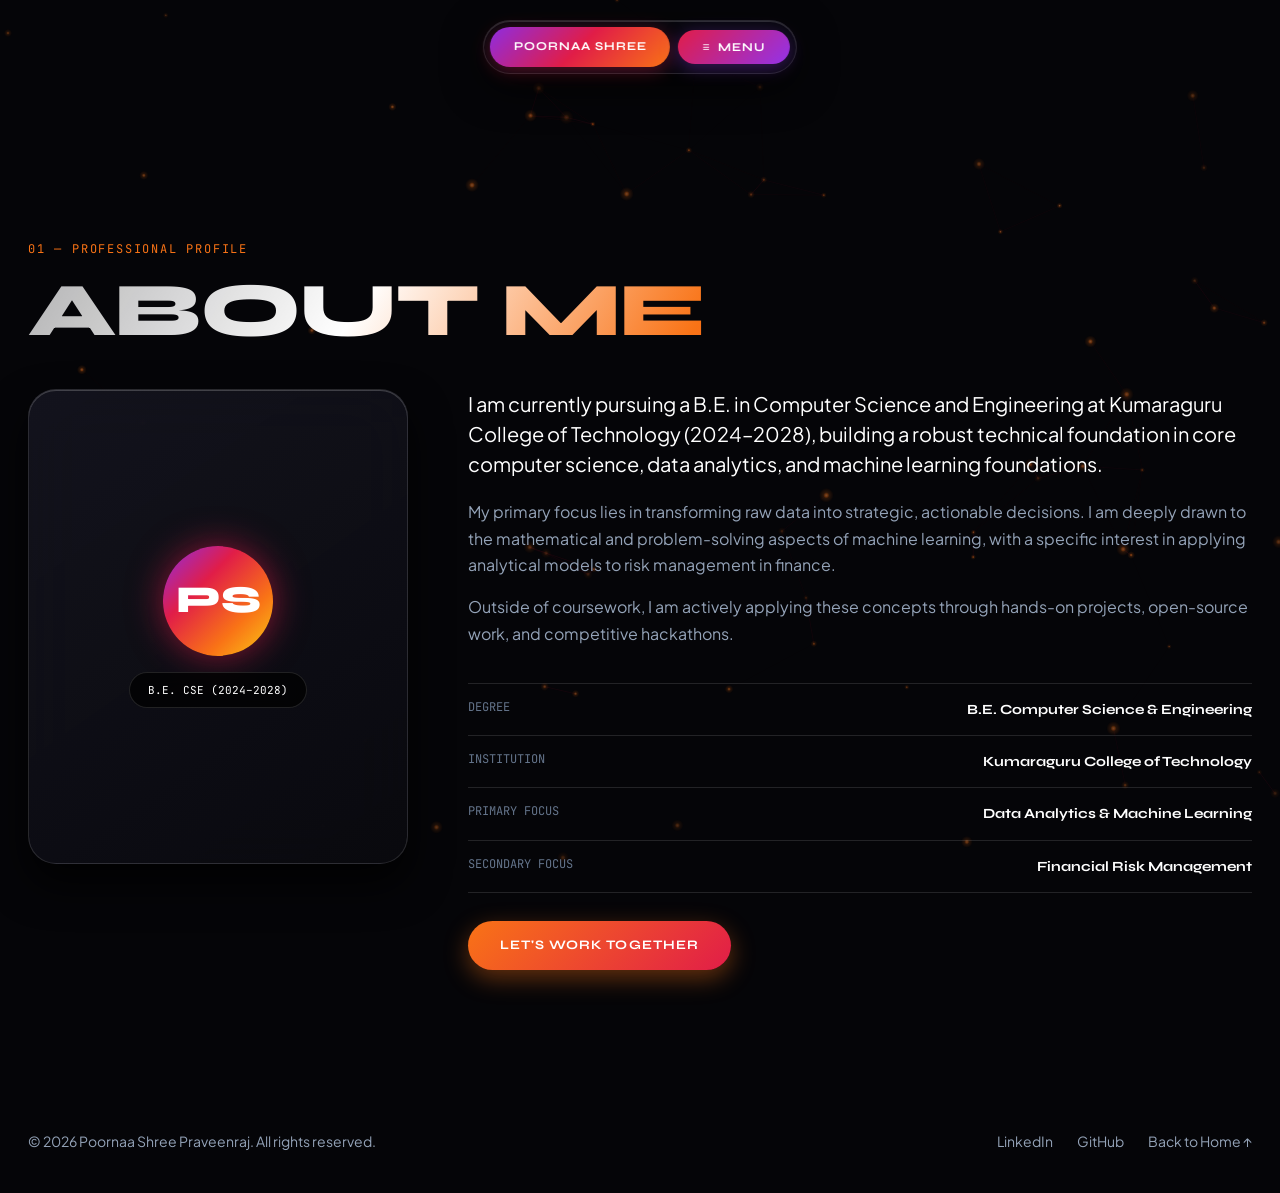
==== commit 13073e0d: "Polish site UI: smoother motion, mobile layout fixes, faster hero image - Ease card tilt and magnet " ====
--- a/about.html
+++ b/about.html
@@ -8,7 +8,7 @@
 
 <link rel="preconnect" href="https://fonts.googleapis.com">
 <link rel="preconnect" href="https://fonts.gstatic.com" crossorigin>
-<link href="https://fonts.googleapis.com/css2?family=Italianno&family=Plus+Jakarta+Sans:ital,wght@0,300..800;1,300..800&family=Space+Grotesk:wght@400;600;700&family=Space+Mono:ital,wght@0,400;0,700;1,400&display=swap" rel="stylesheet">
+<link href="https://fonts.googleapis.com/css2?family=Italianno&family=Plus+Jakarta+Sans:ital,wght@0,300..800;1,300..800&family=Space+Grotesk:wght@400;600;700&family=Space+Mono:ital,wght@0,400;0,700;1,400&family=Syne:wght@700;800&family=JetBrains+Mono:wght@400;500;700&display=swap" rel="stylesheet">
 
 <link rel="stylesheet" href="styles.css">
 <script src="script.js" defer></script>
@@ -23,12 +23,10 @@
     <a href="index.html" class="pill-nav-btn pill-brand">
       <span>POORNAA SHREE</span>
     </a>
-    <button class="pill-nav-btn pill-menu" id="menuToggle" aria-label="Toggle Navigation menu">
-      <span class="menu-icon">≡</span> <span>MENU</span>
-    </button>
+    <button class="pill-nav-btn pill-menu" id="menuToggle" aria-label="Toggle navigation menu" aria-controls="navDropdown" aria-expanded="false"><span class="menu-icon" aria-hidden="true">≡</span> <span>MENU</span></button>
   </div>
 
-  <nav class="nav-dropdown" id="navDropdown" aria-label="Main Navigation">
+  <nav class="nav-dropdown" id="navDropdown" aria-label="Main navigation">
     <a href="index.html#home">00 — HOME</a>
     <a href="index.html#about">01 — ABOUT ME</a>
     <a href="index.html#skills">02 — WHAT I DO (SKILLS)</a>
@@ -36,20 +34,21 @@
     <a href="index.html#projects">04 — PORTFOLIO</a>
     <a href="index.html#experience">05 — EXPERIENCE &amp; EDU</a>
     <a href="index.html#protosem">06 — PROTOSEM LOGS</a>
-    <a href="index.html#contact">07 — CONNECTION</a>
+    <a href="iot.html">07 — IOT SYSTEMS ⚡</a>
+    <a href="index.html#contact">08 — CONNECTION</a>
   </nav>
 </header>
 
-<main id="main" style="padding-top: 140px;">
-  <section class="section-block" style="border-top:none;">
+<main id="main" class="subpage-main">
+  <section class="section-block">
     <div class="container">
       <div class="section-label">01 — PROFESSIONAL PROFILE</div>
-      <h2 class="section-heading">AB<span class="flourish">O</span>UT ME</h2>
+      <h2 class="section-heading"><span class="shiny-text">ABOUT ME</span></h2>
       
       <div class="about-grid-layout">
         <div class="about-card-photo">
           <div class="photo-placeholder-box">
-            <div class="avatar-initials">PS</div>
+            <div class="bento-avatar-icon"><span>PS</span></div>
             <div class="photo-overlay-tag">B.E. CSE (2024–2028)</div>
           </div>
         </div>
@@ -84,7 +83,7 @@
             </div>
           </div>
           
-          <a href="index.html#contact" class="btn-primary-gradient" style="margin-top:28px;">LET'S WORK TOGETHER</a>
+          <a href="index.html#contact" class="btn-primary-gradient btn-spaced">LET'S WORK TOGETHER</a>
         </div>
       </div>
     </div>
--- a/styles.css
+++ b/styles.css
@@ -1,27 +1,33 @@
 /* ==========================================================================
-   LIQUID GLASS & DARK FUTURISTIC EDITORIAL BRAND DESIGN SYSTEM
-   Source Inspiration: Daryna Hrachova Portfolio Case Study (Behance)
-   Theme: Obsidian Pitch Black (#000000 / #050507) + Liquid Glass & Iridescent Holographic Spectrum
-   Typography: Space Grotesk (Display Headings) + Italianno (Calligraphic Script Flourish) + Plus Jakarta Sans (Body) + Space Mono (Monospace Badges)
+   REACT BITS AGENCY SITE DESIGN SYSTEM & ANIMATED EFFECTS
+   Source: https://pro.reactbits.dev/docs/templates/agency-site
+   Features:
+     - Shiny Text Animated Shimmer
+     - WebGL / Canvas Background Particle Physics
+     - 3D Tilted Glass Bento Cards & Dynamic Glare Overlays
+     - Magnet Buttons & Spring Physics
+     - Variable Proximity & True Focus Text Scaling
+     - High-End Glassmorphism Dark Mode Palette
    ========================================================================== */
 
 :root {
-  /* Core Obsidian Dark Surface Tokens */
-  --bg-dark: #000000;
-  --bg-surface: #050507;
-  --bg-card: #0F0F13;
-  --bg-card-hover: #16161D;
-  --bg-input: #0A0A0E;
+  /* Core Surface Tokens */
+  --bg-dark: #050508;
+  --bg-surface: #0A0A10;
+  --bg-card: rgba(18, 18, 26, 0.65);
+  --bg-card-hover: rgba(28, 28, 40, 0.85);
+  --bg-input: rgba(12, 12, 18, 0.9);
   
   /* Text & Border Tokens */
   --text-main: #FFFFFF;
-  --text-muted: #888894;
-  --text-dim: #555560;
+  --text-muted: #94A3B8;
+  --text-dim: #64748B;
   --border-subtle: rgba(255, 255, 255, 0.12);
-  --border-active: rgba(255, 255, 255, 0.3);
+  --border-glow: rgba(249, 115, 22, 0.4);
   
-  /* Iridescent Spectrum Tokens */
+  /* React Bits Gradient Spectrum */
   --grad-spectrum: linear-gradient(135deg, #8E2DE2 0%, #E11D48 35%, #F97316 70%, #FACC15 100%);
+  --grad-shiny: linear-gradient(120deg, rgba(255,255,255,0.7) 0%, #FFFFFF 25%, #F97316 50%, #E11D48 75%, rgba(255,255,255,0.7) 100%);
   --grad-nav-brand: linear-gradient(135deg, #8E2DE2 0%, #E11D48 50%, #F97316 100%);
   --grad-nav-menu: linear-gradient(135deg, #E11D48 0%, #9333EA 100%);
   --grad-ribbon: linear-gradient(90deg, #E11D48 0%, #F97316 50%, #E11D48 100%);
@@ -29,10 +35,10 @@
   --grad-coral-btn: linear-gradient(135deg, #F97316 0%, #E11D48 100%);
 
   /* Font Families */
-  --font-display: 'Space Grotesk', -apple-system, sans-serif;
+  --font-display: 'Syne', 'Space Grotesk', -apple-system, sans-serif;
   --font-script: 'Italianno', cursive;
   --font-body: 'Plus Jakarta Sans', -apple-system, sans-serif;
-  --font-mono: 'Space Mono', monospace;
+  --font-mono: 'JetBrains Mono', 'Space Mono', monospace;
 
   /* Transitions */
   --trans-fast: 200ms cubic-bezier(0.16, 1, 0.3, 1);
@@ -40,7 +46,7 @@
   --trans-spring: 500ms cubic-bezier(0.16, 1, 0.3, 1);
 }
 
-/* Reset & Basic Body Setup */
+/* Reset & Basic Setup */
 *, *::before, *::after {
   box-sizing: border-box;
   margin: 0;
@@ -49,6 +55,9 @@
 
 html {
   scroll-behavior: smooth;
+  scroll-padding-top: 96px; /* anchor jumps land below the floating nav */
+  -webkit-text-size-adjust: 100%;
+  text-size-adjust: 100%;
   background-color: var(--bg-dark);
   color: var(--text-main);
   -webkit-font-smoothing: antialiased;
@@ -61,9 +70,27 @@
   font-size: 15px;
   line-height: 1.65;
   overflow-x: hidden;
-}
-
-/* Skip link for Accessibility */
+  overflow-x: clip; /* no sideways scroll on phones; clip keeps position: sticky working */
+  position: relative;
+}
+
+img, video, picture, svg {
+  display: block;
+  max-width: 100%;
+  height: auto;
+}
+
+/* Canvas Particle Overlay */
+#particleCanvas {
+  position: fixed;
+  inset: 0;
+  width: 100%;
+  height: 100%;
+  z-index: 0;
+  pointer-events: none;
+}
+
+/* Skip link */
 .skip-link {
   position: absolute;
   left: -999px;
@@ -77,38 +104,40 @@
 }
 .skip-link:focus { left: 24px; top: 24px; }
 
-/* Container */
 .container {
   max-width: 1280px;
   margin: 0 auto;
   padding: 0 28px;
-}
-
-/* ==========================================================================
-   SIGNATURE TYPOGRAPHY & CALLIGRAPHIC FLOURISHES
-   ========================================================================== */
+  position: relative;
+  z-index: 2;
+}
+
+/* ==========================================================================
+   REACT BITS: SHINY TEXT ANIMATED GRADIENT SHIMMER
+   ========================================================================== */
+.shiny-text {
+  background: var(--grad-shiny);
+  background-size: 200% auto;
+  -webkit-background-clip: text;
+  background-clip: text;
+  -webkit-text-fill-color: transparent;
+  animation: shinyTextSweep 4s linear infinite;
+  display: inline-block;
+  max-width: 100%;
+}
+
+@keyframes shinyTextSweep {
+  0% { background-position: 200% center; }
+  100% { background-position: -200% center; }
+}
+
 h1, h2, h3, h4 {
   font-family: var(--font-display);
-  font-weight: 700;
+  font-weight: 800;
   text-transform: uppercase;
   letter-spacing: -0.02em;
+  line-height: 1.15;
   color: var(--text-main);
-}
-
-.flourish {
-  font-family: var(--font-script);
-  font-style: italic;
-  font-weight: 400;
-  text-transform: none;
-  font-size: 1.28em;
-  line-height: 0.8;
-  display: inline-block;
-  vertical-align: baseline;
-  margin: 0 0.02em;
-  background: linear-gradient(135deg, #FFFFFF 40%, #F97316 100%);
-  -webkit-background-clip: text;
-  -webkit-text-fill-color: transparent;
-  filter: drop-shadow(0 0 12px rgba(225, 29, 72, 0.4));
 }
 
 .section-label {
@@ -121,7 +150,8 @@
 }
 
 .section-heading {
-  font-size: clamp(38px, 6vw, 72px);
+  font-size: clamp(24px, calc(6vw + 2px), 76px);
+  overflow-wrap: break-word;
   line-height: 1.02;
   margin-bottom: 40px;
   color: var(--text-main);
@@ -135,7 +165,7 @@
 }
 
 /* ==========================================================================
-   FLOATING GLASSMORPHISM PILL NAVBAR
+   REACT BITS: MAGNET BUTTONS & FLOATING NAVBAR
    ========================================================================== */
 .site-header {
   position: fixed;
@@ -152,13 +182,13 @@
   display: flex;
   align-items: center;
   gap: 8px;
-  background: rgba(10, 10, 15, 0.82);
-  backdrop-filter: blur(20px) saturate(180%);
-  -webkit-backdrop-filter: blur(20px) saturate(180%);
+  background: rgba(10, 10, 16, 0.85);
+  backdrop-filter: blur(24px) saturate(180%);
+  -webkit-backdrop-filter: blur(24px) saturate(180%);
   padding: 6px;
   border-radius: 100px;
   border: 1px solid var(--border-subtle);
-  box-shadow: 0 12px 40px rgba(0, 0, 0, 0.8);
+  box-shadow: 0 12px 40px rgba(0, 0, 0, 0.8), inset 0 1px 0 rgba(255,255,255,0.15);
 }
 
 .pill-nav-btn {
@@ -176,7 +206,8 @@
   text-decoration: none;
   border: none;
   cursor: pointer;
-  transition: var(--trans-spring);
+  white-space: nowrap;
+  transition: box-shadow 0.3s ease, background-color 0.3s ease;
 }
 
 .pill-brand {
@@ -184,7 +215,6 @@
   box-shadow: 0 4px 18px rgba(225, 29, 72, 0.35);
 }
 .pill-brand:hover {
-  transform: scale(1.04);
   box-shadow: 0 6px 24px rgba(225, 29, 72, 0.6);
 }
 
@@ -193,7 +223,6 @@
   box-shadow: 0 4px 18px rgba(147, 51, 234, 0.35);
 }
 .pill-menu:hover {
-  transform: scale(1.04);
   box-shadow: 0 6px 24px rgba(147, 51, 234, 0.6);
 }
 
@@ -203,9 +232,13 @@
   top: calc(100% + 12px);
   left: 50%;
   transform: translateX(-50%) translateY(-10px);
-  width: 320px;
-  background: rgba(15, 15, 22, 0.95);
-  backdrop-filter: blur(24px);
+  width: min(320px, calc(100vw - 32px));
+  max-height: calc(100vh - 110px);
+  max-height: calc(100dvh - 110px);
+  overflow-y: auto;
+  overscroll-behavior: contain;
+  background: rgba(15, 15, 24, 0.95);
+  backdrop-filter: blur(30px);
   border: 1px solid var(--border-subtle);
   border-radius: 24px;
   padding: 16px;
@@ -214,11 +247,14 @@
   gap: 6px;
   box-shadow: 0 20px 50px rgba(0, 0, 0, 0.9);
   opacity: 0;
+  visibility: hidden;
   pointer-events: none;
-  transition: var(--trans-spring);
+  transition: opacity var(--trans-normal), transform var(--trans-spring), visibility 0s linear 350ms;
 }
 
 .nav-dropdown.active {
+  visibility: visible;
+  transition: opacity var(--trans-normal), transform var(--trans-spring), visibility 0s;
   opacity: 1;
   pointer-events: auto;
   transform: translateX(-50%) translateY(0);
@@ -227,7 +263,7 @@
 .nav-dropdown a {
   font-family: var(--font-display);
   font-size: 13px;
-  font-weight: 600;
+  font-weight: 700;
   letter-spacing: 0.05em;
   color: var(--text-muted);
   text-decoration: none;
@@ -236,14 +272,52 @@
   transition: var(--trans-fast);
 }
 
-.nav-dropdown a:hover {
-  background: rgba(255, 255, 255, 0.08);
+.nav-dropdown a:hover, .nav-dropdown a.active {
+  background: rgba(255, 255, 255, 0.1);
   color: #FFFFFF;
 }
 
 /* ==========================================================================
-   HERO SECTION
-   ========================================================================== */
+   REACT BITS: 3D TILTED CARDS & GLASSMORPHISM BEN TO PANELS
+   ========================================================================== */
+.tilted-card {
+  position: relative;
+}
+
+/* Smooth 3D tilt: script.js eases --tilt-x / --tilt-y every frame, so no CSS transition on transform */
+.js-tilt {
+  transform: perspective(1000px) rotateX(var(--tilt-x, 0deg)) rotateY(var(--tilt-y, 0deg)) scale(var(--tilt-s, 1));
+  backface-visibility: hidden;
+}
+.js-tilt.is-tilting { will-change: transform; }
+
+.tilted-card-inner {
+  transform-style: preserve-3d;
+  transition: transform 0.15s ease-out, box-shadow 0.3s ease;
+  position: relative;
+  overflow: hidden;
+}
+
+.card-glare {
+  position: absolute;
+  top: 0;
+  left: 0;
+  width: 100%;
+  height: 100%;
+  background: radial-gradient(circle at 50% 50%, rgba(255,255,255,0.15), transparent 70%);
+  pointer-events: none;
+  opacity: 0;
+  transition: opacity 0.3s ease;
+  z-index: 10;
+  border-radius: inherit;
+}
+
+.tilted-card:hover .card-glare,
+.js-tilt:hover .card-glare {
+  opacity: 1;
+}
+
+/* Hero Section Setup */
 .hero-section {
   position: relative;
   min-height: 100vh;
@@ -252,22 +326,23 @@
   display: flex;
   align-items: center;
   overflow: hidden;
-  background: radial-gradient(circle at 50% 30%, #0D0A14 0%, #000000 70%);
+  background: radial-gradient(circle at 50% 30%, #0D0A18 0%, #050508 70%);
 }
 
 .hero-aura {
   position: absolute;
   border-radius: 50%;
-  filter: blur(120px);
+  filter: blur(140px);
   pointer-events: none;
-  opacity: 0.45;
+  opacity: 0.5;
+  will-change: transform, opacity; /* keeps the big blur on its own GPU layer */
 }
 
 .hero-aura-1 {
   top: 10%;
   right: 15%;
-  width: 500px;
-  height: 500px;
+  width: 550px;
+  height: 550px;
   background: radial-gradient(circle, #8E2DE2 0%, #E11D48 50%, transparent 70%);
   animation: pulseAura 8s infinite alternate ease-in-out;
 }
@@ -275,20 +350,20 @@
 .hero-aura-2 {
   bottom: 10%;
   left: 10%;
-  width: 450px;
-  height: 450px;
+  width: 500px;
+  height: 500px;
   background: radial-gradient(circle, #F97316 0%, #00C9FF 60%, transparent 70%);
   animation: pulseAura 10s infinite alternate-reverse ease-in-out;
 }
 
 @keyframes pulseAura {
-  0% { transform: scale(1) translate(0, 0); opacity: 0.35; }
-  100% { transform: scale(1.25) translate(30px, -20px); opacity: 0.55; }
+  0% { transform: scale(1) translate(0, 0); opacity: 0.4; }
+  100% { transform: scale(1.3) translate(30px, -20px); opacity: 0.65; }
 }
 
 .hero-container {
   display: grid;
-  grid-template-columns: 240px 1fr 340px;
+  grid-template-columns: 200px minmax(0, 1fr) minmax(240px, 320px);
   gap: 40px;
   align-items: center;
   z-index: 2;
@@ -311,7 +386,7 @@
 .ticker-val {
   font-family: var(--font-display);
   font-size: 14px;
-  font-weight: 600;
+  font-weight: 700;
   color: var(--text-main);
   margin-top: 4px;
 }
@@ -329,14 +404,23 @@
   font-size: 11px;
   color: var(--text-muted);
   letter-spacing: 0.05em;
-  padding: 4px 8px;
+  padding: 6px 10px;
   background: rgba(255, 255, 255, 0.04);
-  border-radius: 4px;
+  border-radius: 6px;
   border-left: 2px solid #E11D48;
+  transition: transform 0.2s ease;
+}
+
+.hero-skills-stack li:hover {
+  transform: translateX(4px);
+  color: #FFFFFF;
+  border-left-color: #F97316;
 }
 
 .hero-center-content {
   text-align: left;
+  min-width: 0;
+  container-type: inline-size;
 }
 
 .meta-tag {
@@ -349,6 +433,7 @@
 
 .hero-display-title {
   font-size: clamp(44px, 5.5vw, 84px);
+  font-size: clamp(28px, 8.4cqi, 84px); /* scales to its column so the name never spills out */
   line-height: 0.95;
   letter-spacing: -0.03em;
   margin-bottom: 24px;
@@ -364,11 +449,12 @@
 
 .hero-actions {
   display: flex;
+  flex-wrap: wrap;
   align-items: center;
   gap: 16px;
 }
 
-/* Button Component Styles */
+/* Primary Button Styles */
 .btn-primary-gradient {
   display: inline-flex;
   align-items: center;
@@ -386,11 +472,10 @@
   border: none;
   cursor: pointer;
   box-shadow: 0 8px 25px rgba(249, 115, 22, 0.4);
-  transition: var(--trans-spring);
+  transition: box-shadow 0.3s ease, filter 0.3s ease;
 }
 
 .btn-primary-gradient:hover {
-  transform: translateY(-2px) scale(1.03);
   box-shadow: 0 12px 32px rgba(249, 115, 22, 0.6);
 }
 
@@ -418,7 +503,7 @@
   border-color: #FFFFFF;
 }
 
-/* Right Visual Element (Liquid Glass UI) */
+/* Glass Frame Hero Visual */
 .hero-right-visual {
   display: flex;
   justify-content: center;
@@ -427,12 +512,13 @@
 .glass-frame {
   position: relative;
   width: 100%;
-  max-width: 320px;
+  max-width: 340px;
   border-radius: 28px;
   overflow: hidden;
   border: 1px solid var(--border-subtle);
-  box-shadow: 0 20px 50px rgba(0, 0, 0, 0.8);
-  background: var(--bg-card);
+  box-shadow: 0 20px 50px rgba(0, 0, 0, 0.8), inset 0 1px 0 rgba(255,255,255,0.2);
+  background: rgba(18, 18, 26, 0.8);
+  backdrop-filter: blur(20px);
 }
 
 .liquid-glass-img {
@@ -444,11 +530,40 @@
 }
 
 .glass-frame:hover .liquid-glass-img {
-  transform: scale(1.05);
-}
-
-/* ==========================================================================
-   MARQUEE RIBBON TICKER
+  transform: scale(1.06);
+}
+
+/* Floating Glass Stat Overlay Badge */
+.glass-stat-badge {
+  position: absolute;
+  bottom: 16px;
+  left: 16px;
+  right: 16px;
+  background: rgba(10, 10, 15, 0.85);
+  backdrop-filter: blur(16px);
+  border: 1px solid var(--border-subtle);
+  border-radius: 16px;
+  padding: 12px 16px;
+  display: flex;
+  align-items: center;
+  justify-content: space-between;
+}
+
+.stat-label {
+  font-family: var(--font-mono);
+  font-size: 11px;
+  color: #F97316;
+}
+
+.stat-val {
+  font-family: var(--font-display);
+  font-size: 13px;
+  font-weight: 700;
+  color: #FFFFFF;
+}
+
+/* ==========================================================================
+   REACT BITS: MARQUEE TICKER RIBBON
    ========================================================================== */
 .marquee-ribbon {
   width: 100%;
@@ -463,10 +578,11 @@
 
 .marquee-track {
   display: inline-block;
+  will-change: transform;
   animation: marqueeLoop 25s linear infinite;
   font-family: var(--font-display);
   font-size: 14px;
-  font-weight: 700;
+  font-weight: 800;
   letter-spacing: 0.1em;
   text-transform: uppercase;
   color: #FFFFFF;
@@ -489,10 +605,11 @@
   padding: 120px 0;
   border-bottom: 1px solid var(--border-subtle);
   position: relative;
-}
-
-/* ==========================================================================
-   SECTION 01: ABOUT ME
+  z-index: 2;
+}
+
+/* ==========================================================================
+   SECTION 01: ABOUT ME & BENTO CARD
    ========================================================================== */
 .about-grid-layout {
   display: grid;
@@ -503,13 +620,14 @@
 
 .about-card-photo {
   position: sticky;
-  top: 100px;
+  top: 110px;
 }
 
 .photo-placeholder-box {
   width: 100%;
   aspect-ratio: 4 / 5;
-  background: linear-gradient(145deg, #161622 0%, #0A0A0F 100%);
+  background: linear-gradient(145deg, rgba(25, 25, 38, 0.7) 0%, rgba(10, 10, 15, 0.9) 100%);
+  backdrop-filter: blur(30px);
   border: 1px solid var(--border-subtle);
   border-radius: 28px;
   display: flex;
@@ -518,22 +636,29 @@
   justify-content: center;
   position: relative;
   overflow: hidden;
-  box-shadow: 0 20px 40px rgba(0, 0, 0, 0.6);
-}
-
-.avatar-initials {
+  box-shadow: 0 20px 40px rgba(0, 0, 0, 0.8), inset 0 1px 0 rgba(255,255,255,0.2);
+}
+
+.bento-avatar-icon {
+  width: 110px;
+  height: 110px;
+  border-radius: 50%;
+  background: var(--grad-spectrum);
+  display: flex;
+  align-items: center;
+  justify-content: center;
+  box-shadow: 0 0 35px rgba(225, 29, 72, 0.6);
+  margin-bottom: 16px;
+}
+
+.bento-avatar-icon span {
   font-family: var(--font-display);
-  font-size: 96px;
-  font-weight: 700;
-  background: var(--grad-spectrum);
-  -webkit-background-clip: text;
-  -webkit-text-fill-color: transparent;
-  opacity: 0.9;
+  font-size: 38px;
+  font-weight: 800;
+  color: #FFFFFF;
 }
 
 .photo-overlay-tag {
-  position: absolute;
-  bottom: 20px;
   background: rgba(0, 0, 0, 0.75);
   backdrop-filter: blur(10px);
   padding: 8px 18px;
@@ -578,7 +703,7 @@
 
 .meta-val {
   font-family: var(--font-display);
-  font-weight: 600;
+  font-weight: 700;
   color: var(--text-main);
 }
 
@@ -593,19 +718,20 @@
 
 .service-card {
   background: var(--bg-card);
+  backdrop-filter: blur(24px);
   border: 1px solid var(--border-subtle);
   border-radius: 24px;
   padding: 36px;
-  transition: var(--trans-spring);
+  transition: background-color 0.3s ease, box-shadow 0.3s ease, border-color 0.3s ease;
   position: relative;
   overflow: hidden;
+  box-shadow: inset 0 1px 0 rgba(255,255,255,0.15);
 }
 
 .service-card:hover {
   background: var(--bg-card-hover);
-  border-color: rgba(249, 115, 22, 0.4);
-  transform: translateY(-4px);
-  box-shadow: 0 16px 40px rgba(0, 0, 0, 0.8);
+  border-color: var(--border-glow);
+  box-shadow: 0 20px 45px rgba(0, 0, 0, 0.9), 0 0 25px rgba(249, 115, 22, 0.2);
 }
 
 .service-orb-badge {
@@ -651,7 +777,7 @@
 }
 
 /* ==========================================================================
-   SECTION 03: VALUE PROPOSITION ACCORDION ("WHAT MAKES ME DIFFERENT?")
+   SECTION 03: VALUE ACCORDION ("WHAT MAKES ME DIFFERENT?")
    ========================================================================== */
 .diff-accordion-grid {
   display: flex;
@@ -661,10 +787,12 @@
 
 .diff-item {
   background: var(--bg-card);
+  backdrop-filter: blur(24px);
   border: 1px solid var(--border-subtle);
   border-radius: 20px;
   overflow: hidden;
   transition: var(--trans-spring);
+  box-shadow: inset 0 1px 0 rgba(255,255,255,0.1);
 }
 
 .diff-item.highlight-purple {
@@ -690,7 +818,7 @@
 .diff-title {
   font-family: var(--font-display);
   font-size: clamp(20px, 3vw, 36px);
-  font-weight: 700;
+  font-weight: 800;
   text-transform: uppercase;
   letter-spacing: -0.02em;
   flex-grow: 1;
@@ -699,6 +827,7 @@
 .diff-item.highlight-purple .diff-title {
   background: var(--grad-pink-purple);
   -webkit-background-clip: text;
+  background-clip: text;
   -webkit-text-fill-color: transparent;
 }
 
@@ -709,16 +838,26 @@
 }
 
 .diff-body {
-  max-height: 0;
+  display: grid;
+  grid-template-rows: 0fr;
+  padding: 0 32px;
+  transition: grid-template-rows 0.45s cubic-bezier(0.16, 1, 0.3, 1), padding 0.45s cubic-bezier(0.16, 1, 0.3, 1);
+}
+
+.diff-item.active .diff-body {
+  grid-template-rows: 1fr;
+  padding-bottom: 28px;
+}
+
+.diff-body > * {
+  min-height: 0;
   overflow: hidden;
-  padding: 0 32px;
-  transition: max-height 0.4s cubic-bezier(0.16, 1, 0.3, 1), padding 0.4s cubic-bezier(0.16, 1, 0.3, 1);
-}
-
-.diff-item.active .diff-body {
-  max-height: 200px;
-  padding-bottom: 28px;
-}
+}
+
+.diff-icon {
+  transition: transform var(--trans-normal), color var(--trans-fast);
+}
+.diff-header:hover .diff-icon { color: #FFFFFF; }
 
 .diff-body p {
   font-size: 16px;
@@ -744,9 +883,21 @@
   transition: var(--trans-fast);
 }
 
+.project-list-row {
+  gap: 24px;
+  border-radius: 4px;
+}
+
 .project-list-row:hover {
-  padding-left: 16px;
-  background: rgba(255, 255, 255, 0.02);
+  background: rgba(255, 255, 255, 0.03);
+}
+
+/* slide the text with transform (GPU) instead of animating padding, which re-flows the page */
+.project-row-left {
+  transition: transform var(--trans-normal);
+}
+.project-list-row:hover .project-row-left {
+  transform: translateX(12px);
 }
 
 .project-row-left {
@@ -783,7 +934,6 @@
   font-family: var(--font-mono);
   font-size: 11px;
   color: var(--text-dim);
-
   letter-spacing: 0.05em;
 }
 
@@ -803,6 +953,7 @@
   font-weight: 700;
   color: var(--text-main);
   text-decoration: none;
+  white-space: nowrap;
   transition: var(--trans-fast);
 }
 
@@ -823,9 +974,11 @@
 
 .timeline-card {
   background: var(--bg-card);
+  backdrop-filter: blur(24px);
   border: 1px solid var(--border-subtle);
   border-radius: 24px;
   padding: 36px;
+  box-shadow: inset 0 1px 0 rgba(255,255,255,0.15);
 }
 
 .timeline-badge {
@@ -857,7 +1010,6 @@
   display: flex;
   flex-direction: column;
   gap: 10px;
-
   color: var(--text-muted);
 }
 
@@ -872,6 +1024,7 @@
 
 .protosem-card {
   background: var(--bg-card);
+  backdrop-filter: blur(24px);
   border: 1px solid var(--border-subtle);
   border-radius: 20px;
   padding: 28px;
@@ -879,6 +1032,7 @@
   flex-direction: column;
   justify-content: space-between;
   transition: var(--trans-fast);
+  box-shadow: inset 0 1px 0 rgba(255,255,255,0.1);
 }
 
 .protosem-card:hover {
@@ -930,9 +1084,11 @@
 
 .contact-form-card {
   background: var(--bg-card);
+  backdrop-filter: blur(24px);
   border: 1px solid var(--border-subtle);
   border-radius: 28px;
   padding: 40px;
+  box-shadow: inset 0 1px 0 rgba(255,255,255,0.15);
 }
 
 .form-title {
@@ -1078,6 +1234,8 @@
 .site-footer {
   padding: 40px 0;
   background: var(--bg-dark);
+  position: relative;
+  z-index: 2;
 }
 
 .footer-content {
@@ -1126,45 +1284,173 @@
 }
 
 /* ==========================================================================
-   RESPONSIVE DESIGN
-   ========================================================================== */
+   SMALL UTILITIES (replace former inline styles)
+   ========================================================================== */
+.subpage-main { padding-top: 120px; }
+.subpage-main .section-block { border-bottom: none; }
+.btn-spaced { margin-top: 28px; }
+.btn-small { font-size: 11px; padding: 10px 18px; }
+.ticker-badge-gap { margin-top: 28px; }
+.protosem-cta { margin-top: 14px; display: inline-block; align-self: flex-start; }
+.service-card-title { margin-top: 10px; }
+.service-card-text { font-size: 14px; color: var(--text-muted); margin-bottom: 16px; }
+.service-card-live {
+  background: linear-gradient(135deg, rgba(249,115,22,0.15), rgba(225,29,72,0.15));
+  border-color: rgba(249,115,22,0.4);
+}
+.liquid-glass-img { aspect-ratio: 800 / 447; }
+
+/* Scroll reveal: script.js adds .reveal only when motion is allowed, so content is always visible without JS */
+.reveal {
+  opacity: 0;
+  translate: 0 18px;
+  transition: opacity 0.7s cubic-bezier(0.16, 1, 0.3, 1), translate 0.7s cubic-bezier(0.16, 1, 0.3, 1);
+  transition-delay: var(--reveal-delay, 0ms);
+}
+.reveal.is-visible {
+  opacity: 1;
+  translate: 0 0;
+}
+
+/* Magnet buttons ease back via the individual `translate` property (set in script.js) */
+.js-magnet { will-change: translate; }
+
+/* Pause looping decorations while they are off-screen (saves battery, keeps scrolling smooth) */
+.is-offscreen,
+.is-offscreen .marquee-track,
+.is-offscreen .shiny-text,
+.is-offscreen .hero-aura,
+.is-offscreen .neon-planet-orb {
+  animation-play-state: paused !important;
+}
+
+/* ==========================================================================
+   RESPONSIVE RULES
+   ========================================================================== */
+@media (max-width: 1180px) {
+  .hero-container { grid-template-columns: minmax(0, 1fr) minmax(240px, 300px); }
+  .hero-left-ticker { display: none; }
+}
+
 @media (max-width: 1024px) {
+  .hero-section { min-height: auto; min-height: 100svh; }
   .hero-container {
-    grid-template-columns: 1fr;
+    grid-template-columns: minmax(0, 1fr);
     text-align: center;
   }
-  .hero-left-ticker {
-    display: none;
+  .hero-center-content { text-align: center; }
+  .hero-description { margin-left: auto; margin-right: auto; }
+  .hero-actions { justify-content: center; }
+  .hero-right-visual { margin-top: 8px; }
+  .about-grid-layout { grid-template-columns: minmax(0, 1fr); gap: 40px; }
+  .about-card-photo { position: relative; top: 0; width: 100%; max-width: 320px; margin: 0 auto; }
+  .services-6grid,
+  .timeline-container,
+  .contact-dual-layout { grid-template-columns: minmax(0, 1fr); }
+  .protosem-grid { grid-template-columns: repeat(2, minmax(0, 1fr)); }
+  .section-block { padding: 96px 0; }
+}
+
+@media (max-width: 760px) {
+  .protosem-grid { grid-template-columns: minmax(0, 1fr); }
+
+  .project-list-row {
+    flex-direction: column;
+    align-items: flex-start;
+    gap: 16px;
+    padding: 24px 0;
   }
-  .hero-center-content {
-    text-align: center;
+  .project-row-left { gap: 16px; align-items: flex-start; }
+  .project-row-right { flex-wrap: wrap; gap: 12px 16px; padding-left: 36px; }
+  .project-list-row:hover .project-row-left { transform: none; }
+}
+
+@media (max-width: 640px) {
+  html { scroll-padding-top: 84px; }
+  body { font-size: 15px; }
+  .container { padding: 0 20px; }
+
+  .site-header { top: 12px; }
+  .pill-nav-container { gap: 6px; padding: 5px; }
+  .pill-nav-btn { padding: 10px 16px; font-size: 11px; }
+
+  .hero-section { padding-top: 110px; padding-bottom: 56px; }
+  .hero-aura-1 { width: 320px; height: 320px; right: -10%; }
+  .hero-aura-2 { width: 300px; height: 300px; left: -10%; }
+  .meta-tag { font-size: 11px; letter-spacing: 0.08em; }
+  .hero-description { font-size: 16px; margin-bottom: 28px; }
+  .hero-actions { gap: 12px; }
+  .hero-actions > a { flex: 1 1 180px; }
+  .glass-frame { max-width: 100%; }
+
+  .marquee-ribbon { padding: 11px 0; }
+  .marquee-track { font-size: 12px; }
+
+  .section-block { padding: 72px 0; }
+  .section-heading { margin-bottom: 28px; }
+  .section-subtext { margin-top: -12px; margin-bottom: 32px; font-size: 15px; }
+
+  .about-bio-text p.lead-p { font-size: 18px; }
+  .meta-row { gap: 16px; align-items: baseline; }
+  .meta-key { flex-shrink: 0; }
+  .meta-val { text-align: right; }
+
+  .service-card,
+  .timeline-card { padding: 26px 22px; border-radius: 20px; }
+  .service-card h3 { font-size: 19px; margin-bottom: 16px; }
+  .timeline-role { font-size: 20px; }
+  .protosem-card { padding: 24px 20px; }
+
+  .diff-header { padding: 18px 20px; gap: 8px; }
+  .diff-num { width: 36px; font-size: 12px; }
+  .diff-body { padding: 0 20px 0 64px; }
+  .diff-item.active .diff-body { padding-bottom: 22px; }
+  .diff-body p { font-size: 15px; }
+
+  .project-row-right { padding-left: 0; }
+
+  .contact-form-card { padding: 26px 20px; border-radius: 22px; }
+  .form-title { font-size: 26px; }
+  .directory-row { flex-wrap: wrap; gap: 4px 16px; }
+  .dir-val { overflow-wrap: anywhere; font-size: 12px; }
+  .neon-planet-orb-container { height: 200px; margin-top: 28px; }
+  .neon-planet-orb { width: 170px; height: 170px; }
+
+  .footer-content { flex-direction: column; gap: 14px; text-align: center; }
+  .foot-links { flex-wrap: wrap; justify-content: center; gap: 12px 20px; }
+  #toast { max-width: calc(100vw - 32px); text-align: center; }
+}
+
+/* Touch screens: no hover-only motion that could get "stuck" after a tap */
+@media (hover: none) {
+  .hero-skills-stack li:hover { transform: none; }
+  .glass-frame:hover .liquid-glass-img { transform: none; }
+  .project-link-btn:hover { transform: none; }
+}
+
+/* ==========================================================================
+   ACCESSIBILITY: visible keyboard focus & reduced motion
+   ========================================================================== */
+a:focus-visible,
+button:focus-visible,
+summary:focus-visible,
+[tabindex]:focus-visible {
+  outline: 2px solid #FACC15;
+  outline-offset: 3px;
+}
+
+@media (prefers-reduced-motion: reduce) {
+  html { scroll-behavior: auto; }
+  *, *::before, *::after {
+    animation-duration: 0.01ms !important;
+    animation-iteration-count: 1 !important;
+    transition-duration: 0.01ms !important;
+    transition-delay: 0ms !important;
   }
-  .hero-description {
-    margin-left: auto;
-    margin-right: auto;
-  }
-  .hero-actions {
-    justify-content: center;
-  }
-  .about-grid-layout {
-    grid-template-columns: 1fr;
-  }
-  .about-card-photo {
-    position: relative;
-    top: 0;
-    max-width: 320px;
-    margin: 0 auto;
-  }
-  .services-6grid {
-    grid-template-columns: 1fr;
-  }
-  .timeline-container {
-    grid-template-columns: 1fr;
-  }
-  .protosem-grid {
-    grid-template-columns: 1fr;
-  }
-  .contact-dual-layout {
-    grid-template-columns: 1fr;
-  }
-}
+  .marquee-track { transform: none !important; }
+  .reveal { opacity: 1; translate: none; }
+  .project-list-row:hover .project-row-left,
+  .glass-frame:hover .liquid-glass-img,
+  .hero-skills-stack li:hover,
+  .project-link-btn:hover { transform: none; }
+}
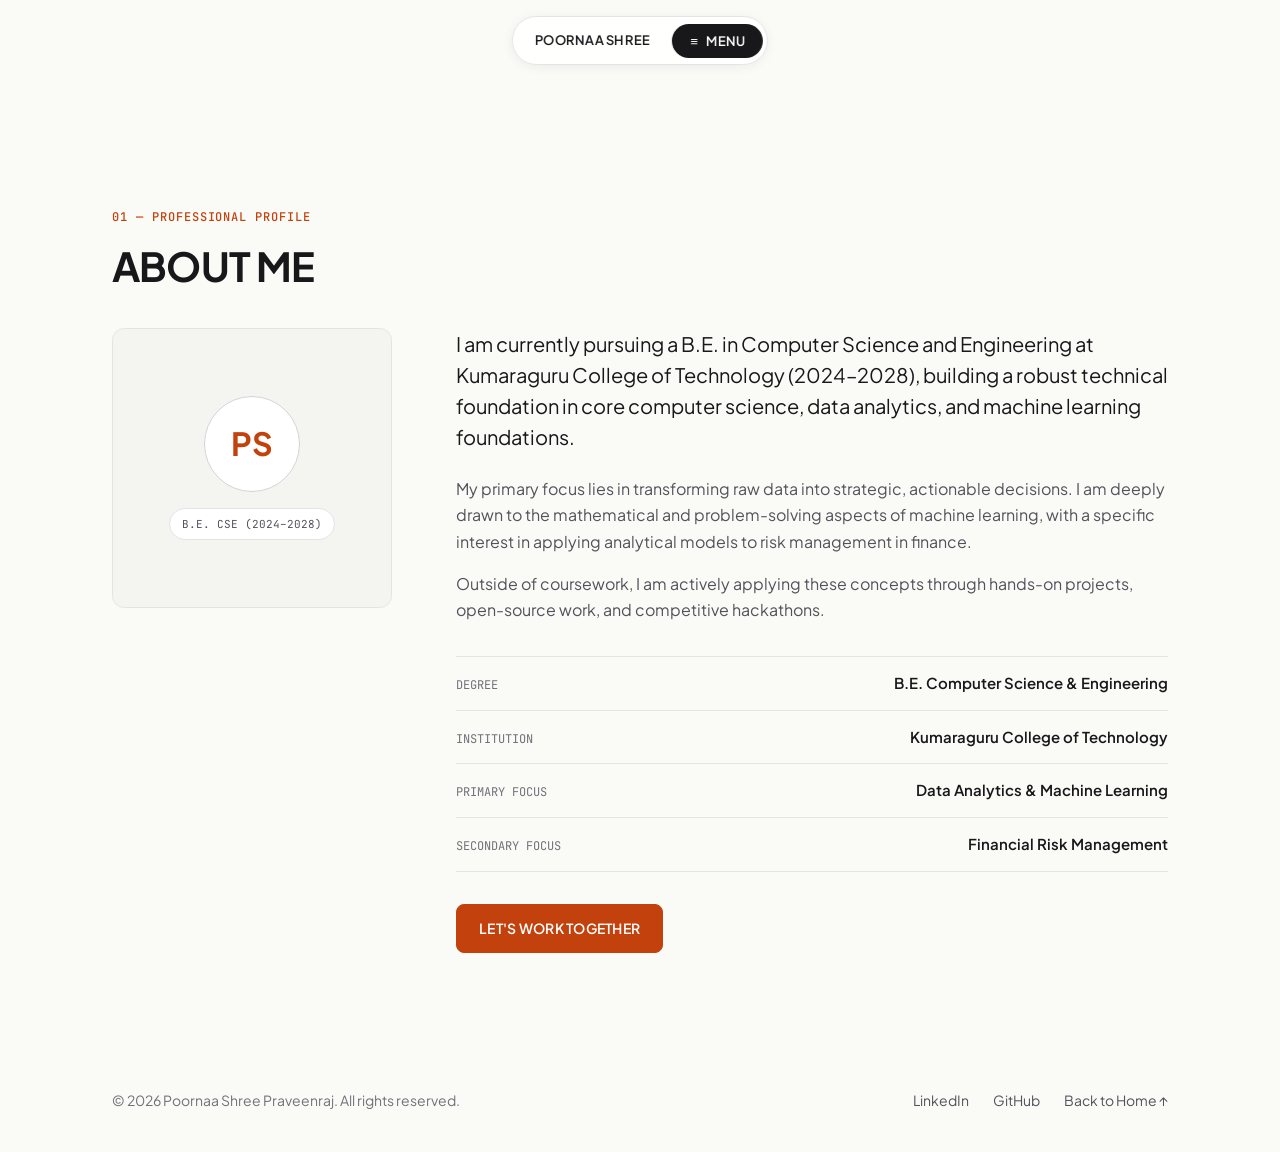
==== commit e6fb562f: "Cache-bust styles.css and script.js so browsers load the new theme Co-Authored-By: Claude Opus 5.5 <" ====
--- a/about.html
+++ b/about.html
@@ -10,8 +10,8 @@
 <link rel="preconnect" href="https://fonts.gstatic.com" crossorigin>
 <link href="https://fonts.googleapis.com/css2?family=Italianno&family=Plus+Jakarta+Sans:ital,wght@0,300..800;1,300..800&family=Space+Grotesk:wght@400;600;700&family=Space+Mono:ital,wght@0,400;0,700;1,400&family=Syne:wght@700;800&family=JetBrains+Mono:wght@400;500;700&display=swap" rel="stylesheet">
 
-<link rel="stylesheet" href="styles.css">
-<script src="script.js" defer></script>
+<link rel="stylesheet" href="styles.css?v=light-2">
+<script src="script.js?v=light-2" defer></script>
 </head>
 <body>
 
--- a/styles.css
+++ b/styles.css
@@ -1,52 +1,64 @@
 /* ==========================================================================
-   REACT BITS AGENCY SITE DESIGN SYSTEM & ANIMATED EFFECTS
-   Source: https://pro.reactbits.dev/docs/templates/agency-site
-   Features:
-     - Shiny Text Animated Shimmer
-     - WebGL / Canvas Background Particle Physics
-     - 3D Tilted Glass Bento Cards & Dynamic Glare Overlays
-     - Magnet Buttons & Spring Physics
-     - Variable Proximity & True Focus Text Scaling
-     - High-End Glassmorphism Dark Mode Palette
+   POORNAA SHREE PRAVEENRAJ — PORTFOLIO
+   Light minimal theme: off-white page, dark text, one accent colour,
+   one card style, an 8px spacing scale and a single aligned content column.
    ========================================================================== */
 
 :root {
-  /* Core Surface Tokens */
-  --bg-dark: #050508;
-  --bg-surface: #0A0A10;
-  --bg-card: rgba(18, 18, 26, 0.65);
-  --bg-card-hover: rgba(28, 28, 40, 0.85);
-  --bg-input: rgba(12, 12, 18, 0.9);
-  
-  /* Text & Border Tokens */
-  --text-main: #FFFFFF;
-  --text-muted: #94A3B8;
-  --text-dim: #64748B;
-  --border-subtle: rgba(255, 255, 255, 0.12);
-  --border-glow: rgba(249, 115, 22, 0.4);
-  
-  /* React Bits Gradient Spectrum */
-  --grad-spectrum: linear-gradient(135deg, #8E2DE2 0%, #E11D48 35%, #F97316 70%, #FACC15 100%);
-  --grad-shiny: linear-gradient(120deg, rgba(255,255,255,0.7) 0%, #FFFFFF 25%, #F97316 50%, #E11D48 75%, rgba(255,255,255,0.7) 100%);
-  --grad-nav-brand: linear-gradient(135deg, #8E2DE2 0%, #E11D48 50%, #F97316 100%);
-  --grad-nav-menu: linear-gradient(135deg, #E11D48 0%, #9333EA 100%);
-  --grad-ribbon: linear-gradient(90deg, #E11D48 0%, #F97316 50%, #E11D48 100%);
-  --grad-pink-purple: linear-gradient(135deg, #C026D3 0%, #E11D48 100%);
-  --grad-coral-btn: linear-gradient(135deg, #F97316 0%, #E11D48 100%);
-
-  /* Font Families */
-  --font-display: 'Syne', 'Space Grotesk', -apple-system, sans-serif;
-  --font-script: 'Italianno', cursive;
-  --font-body: 'Plus Jakarta Sans', -apple-system, sans-serif;
-  --font-mono: 'JetBrains Mono', 'Space Mono', monospace;
-
-  /* Transitions */
-  --trans-fast: 200ms cubic-bezier(0.16, 1, 0.3, 1);
-  --trans-normal: 350ms cubic-bezier(0.16, 1, 0.3, 1);
-  --trans-spring: 500ms cubic-bezier(0.16, 1, 0.3, 1);
-}
-
-/* Reset & Basic Setup */
+  /* Surfaces */
+  --bg: #FAFAF7;
+  --bg-surface: #FFFFFF;
+  --bg-subtle: #F4F4F0;
+  --bg-input: #FFFFFF;
+
+  /* Text */
+  --text-main: #18181B;
+  --text-muted: #52525B;
+  --text-dim: #71717A;
+
+  /* Lines */
+  --border-subtle: #E4E4E7;
+  --border-strong: #D4D4D8;
+
+  /* One accent (burnt orange, AA contrast on white) */
+  --accent: #C2410C;
+  --accent-hover: #9A3412;
+  --accent-soft: #FFF4ED;
+
+  /* Kept for pages that still reference the old token names */
+  --bg-dark: var(--bg);
+  --bg-card: var(--bg-surface);
+  --bg-card-hover: var(--bg-surface);
+  --border-glow: var(--border-strong);
+  --grad-coral-btn: var(--accent);
+
+  /* Type */
+  --font-display: 'Plus Jakarta Sans', -apple-system, 'Segoe UI', sans-serif;
+  --font-body: 'Plus Jakarta Sans', -apple-system, 'Segoe UI', sans-serif;
+  --font-mono: 'JetBrains Mono', 'Space Mono', ui-monospace, monospace;
+  --font-script: var(--font-display);
+
+  /* Spacing scale (8px) */
+  --s1: 8px;
+  --s2: 16px;
+  --s3: 24px;
+  --s4: 32px;
+  --s5: 40px;
+  --s6: 48px;
+  --s8: 64px;
+  --s12: 96px;
+
+  /* Shape & motion */
+  --radius: 12px;
+  --radius-sm: 8px;
+  --shadow-hover: 0 6px 24px rgba(24, 24, 27, 0.06);
+  --ease: cubic-bezier(0.2, 0.8, 0.2, 1);
+  --trans-fast: 180ms var(--ease);
+  --trans-normal: 280ms var(--ease);
+  --trans-spring: 400ms var(--ease);
+}
+
+/* Reset */
 *, *::before, *::after {
   box-sizing: border-box;
   margin: 0;
@@ -55,22 +67,22 @@
 
 html {
   scroll-behavior: smooth;
-  scroll-padding-top: 96px; /* anchor jumps land below the floating nav */
+  scroll-padding-top: 96px;
+  background-color: var(--bg);
+  color: var(--text-main);
+  -webkit-font-smoothing: antialiased;
   -webkit-text-size-adjust: 100%;
   text-size-adjust: 100%;
-  background-color: var(--bg-dark);
-  color: var(--text-main);
-  -webkit-font-smoothing: antialiased;
 }
 
 body {
-  background-color: var(--bg-dark);
+  background-color: var(--bg);
   color: var(--text-main);
   font-family: var(--font-body);
-  font-size: 15px;
+  font-size: 16px;
   line-height: 1.65;
   overflow-x: hidden;
-  overflow-x: clip; /* no sideways scroll on phones; clip keeps position: sticky working */
+  overflow-x: clip;
   position: relative;
 }
 
@@ -80,96 +92,77 @@
   height: auto;
 }
 
-/* Canvas Particle Overlay */
-#particleCanvas {
-  position: fixed;
-  inset: 0;
-  width: 100%;
-  height: 100%;
-  z-index: 0;
-  pointer-events: none;
-}
-
-/* Skip link */
+::selection { background: var(--accent-soft); color: var(--accent-hover); }
+
+a { color: inherit; }
+
 .skip-link {
   position: absolute;
   left: -999px;
   top: auto;
-  background: var(--grad-spectrum);
-  color: #FFF;
-  padding: 12px 24px;
-  border-radius: 100px;
-  font-weight: 700;
+  background: var(--text-main);
+  color: #FFFFFF;
+  padding: 12px 20px;
+  border-radius: var(--radius-sm);
+  font-weight: 600;
   z-index: 100000;
 }
-.skip-link:focus { left: 24px; top: 24px; }
+.skip-link:focus { left: 16px; top: 16px; }
 
 .container {
-  max-width: 1280px;
+  max-width: 1120px;
   margin: 0 auto;
-  padding: 0 28px;
+  padding: 0 var(--s4);
   position: relative;
-  z-index: 2;
-}
-
-/* ==========================================================================
-   REACT BITS: SHINY TEXT ANIMATED GRADIENT SHIMMER
-   ========================================================================== */
+}
+
+/* Former gradient text: now plain, so headings read calmly */
 .shiny-text {
-  background: var(--grad-shiny);
-  background-size: 200% auto;
-  -webkit-background-clip: text;
-  background-clip: text;
-  -webkit-text-fill-color: transparent;
-  animation: shinyTextSweep 4s linear infinite;
-  display: inline-block;
-  max-width: 100%;
-}
-
-@keyframes shinyTextSweep {
-  0% { background-position: 200% center; }
-  100% { background-position: -200% center; }
+  color: inherit;
+  display: inline;
 }
 
 h1, h2, h3, h4 {
   font-family: var(--font-display);
-  font-weight: 800;
+  font-weight: 600;
+  letter-spacing: -0.015em;
+  line-height: 1.2;
+  color: var(--text-main);
+}
+
+.section-label {
+  font-family: var(--font-mono);
+  font-size: 12px;
+  font-weight: 500;
+  letter-spacing: 0.08em;
+  color: var(--accent);
+  margin-bottom: var(--s2);
   text-transform: uppercase;
+}
+
+.section-heading {
+  font-size: clamp(28px, 3.6vw, 40px);
+  font-weight: 700;
+  line-height: 1.1;
   letter-spacing: -0.02em;
-  line-height: 1.15;
-  color: var(--text-main);
-}
-
-.section-label {
-  font-family: var(--font-mono);
-  font-size: 12px;
-  letter-spacing: 0.15em;
-  color: #F97316;
-  margin-bottom: 12px;
-  text-transform: uppercase;
-}
-
-.section-heading {
-  font-size: clamp(24px, calc(6vw + 2px), 76px);
+  margin-bottom: var(--s5);
   overflow-wrap: break-word;
-  line-height: 1.02;
-  margin-bottom: 40px;
-  color: var(--text-main);
 }
 
 .section-subtext {
-  font-size: 16px;
-  color: var(--text-muted);
-  margin-top: -24px;
-  margin-bottom: 48px;
+  font-size: 17px;
+  color: var(--text-muted);
+  max-width: 680px;
+  margin-top: calc(var(--s3) * -1);
+  margin-bottom: var(--s5);
 }
 
 /* ==========================================================================
-   REACT BITS: MAGNET BUTTONS & FLOATING NAVBAR
+   NAVIGATION
    ========================================================================== */
 .site-header {
   position: fixed;
-  top: 20px;
+  top: var(--s2);
   left: 50%;
   transform: translateX(-50%);
   z-index: 10000;
@@ -181,244 +174,153 @@
 .pill-nav-container {
   display: flex;
   align-items: center;
-  gap: 8px;
-  background: rgba(10, 10, 16, 0.85);
-  backdrop-filter: blur(24px) saturate(180%);
-  -webkit-backdrop-filter: blur(24px) saturate(180%);
-  padding: 6px;
-  border-radius: 100px;
+  gap: 4px;
+  background: rgba(255, 255, 255, 0.88);
+  backdrop-filter: blur(12px);
+  -webkit-backdrop-filter: blur(12px);
+  padding: 4px;
+  border-radius: 999px;
   border: 1px solid var(--border-subtle);
-  box-shadow: 0 12px 40px rgba(0, 0, 0, 0.8), inset 0 1px 0 rgba(255,255,255,0.15);
+  box-shadow: 0 2px 12px rgba(24, 24, 27, 0.06);
 }
 
 .pill-nav-btn {
   display: flex;
   align-items: center;
-  gap: 8px;
-  padding: 10px 24px;
-  border-radius: 100px;
+  gap: var(--s1);
+  padding: 9px 18px;
+  border-radius: 999px;
   font-family: var(--font-display);
-  font-size: 12px;
-  font-weight: 700;
-  letter-spacing: 0.08em;
-  text-transform: uppercase;
-  color: #FFFFFF;
+  font-size: 13px;
+  font-weight: 600;
+  letter-spacing: 0.02em;
+  color: var(--text-main);
   text-decoration: none;
   border: none;
+  background: transparent;
   cursor: pointer;
   white-space: nowrap;
-  transition: box-shadow 0.3s ease, background-color 0.3s ease;
-}
-
-.pill-brand {
-  background: var(--grad-nav-brand);
-  box-shadow: 0 4px 18px rgba(225, 29, 72, 0.35);
-}
-.pill-brand:hover {
-  box-shadow: 0 6px 24px rgba(225, 29, 72, 0.6);
-}
+  transition: background-color var(--trans-fast), color var(--trans-fast);
+}
+
+.pill-brand:hover { background: var(--bg-subtle); }
 
 .pill-menu {
-  background: var(--grad-nav-menu);
-  box-shadow: 0 4px 18px rgba(147, 51, 234, 0.35);
-}
-.pill-menu:hover {
-  box-shadow: 0 6px 24px rgba(147, 51, 234, 0.6);
-}
-
-/* Nav Dropdown Panel */
+  background: var(--text-main);
+  color: #FFFFFF;
+}
+.pill-menu:hover { background: #3F3F46; }
+
 .nav-dropdown {
   position: absolute;
-  top: calc(100% + 12px);
+  top: calc(100% + 8px);
   left: 50%;
-  transform: translateX(-50%) translateY(-10px);
-  width: min(320px, calc(100vw - 32px));
-  max-height: calc(100vh - 110px);
-  max-height: calc(100dvh - 110px);
+  transform: translateX(-50%) translateY(-6px);
+  width: min(300px, calc(100vw - 32px));
+  max-height: calc(100vh - 100px);
+  max-height: calc(100dvh - 100px);
   overflow-y: auto;
   overscroll-behavior: contain;
-  background: rgba(15, 15, 24, 0.95);
-  backdrop-filter: blur(30px);
+  background: var(--bg-surface);
   border: 1px solid var(--border-subtle);
-  border-radius: 24px;
-  padding: 16px;
+  border-radius: var(--radius);
+  padding: var(--s1);
   display: flex;
   flex-direction: column;
-  gap: 6px;
-  box-shadow: 0 20px 50px rgba(0, 0, 0, 0.9);
+  gap: 2px;
+  box-shadow: 0 12px 32px rgba(24, 24, 27, 0.10);
   opacity: 0;
   visibility: hidden;
   pointer-events: none;
-  transition: opacity var(--trans-normal), transform var(--trans-spring), visibility 0s linear 350ms;
+  transition: opacity var(--trans-normal), transform var(--trans-normal), visibility 0s linear 280ms;
 }
 
 .nav-dropdown.active {
+  opacity: 1;
   visibility: visible;
-  transition: opacity var(--trans-normal), transform var(--trans-spring), visibility 0s;
-  opacity: 1;
   pointer-events: auto;
   transform: translateX(-50%) translateY(0);
+  transition: opacity var(--trans-normal), transform var(--trans-normal), visibility 0s;
 }
 
 .nav-dropdown a {
   font-family: var(--font-display);
-  font-size: 13px;
-  font-weight: 700;
-  letter-spacing: 0.05em;
+  font-size: 14px;
+  font-weight: 500;
   color: var(--text-muted);
   text-decoration: none;
-  padding: 10px 16px;
-  border-radius: 12px;
-  transition: var(--trans-fast);
+  padding: 10px 14px;
+  border-radius: var(--radius-sm);
+  transition: background-color var(--trans-fast), color var(--trans-fast);
 }
 
 .nav-dropdown a:hover, .nav-dropdown a.active {
-  background: rgba(255, 255, 255, 0.1);
-  color: #FFFFFF;
-}
+  background: var(--bg-subtle);
+  color: var(--text-main);
+}
+
+/* Old decorative layers: switched off in the minimal theme */
+.card-glare, .hero-aura, #particleCanvas { display: none !important; }
+.tilted-card { position: relative; }
 
 /* ==========================================================================
-   REACT BITS: 3D TILTED CARDS & GLASSMORPHISM BEN TO PANELS
+   HERO
    ========================================================================== */
-.tilted-card {
-  position: relative;
-}
-
-/* Smooth 3D tilt: script.js eases --tilt-x / --tilt-y every frame, so no CSS transition on transform */
-.js-tilt {
-  transform: perspective(1000px) rotateX(var(--tilt-x, 0deg)) rotateY(var(--tilt-y, 0deg)) scale(var(--tilt-s, 1));
-  backface-visibility: hidden;
-}
-.js-tilt.is-tilting { will-change: transform; }
-
-.tilted-card-inner {
-  transform-style: preserve-3d;
-  transition: transform 0.15s ease-out, box-shadow 0.3s ease;
-  position: relative;
-  overflow: hidden;
-}
-
-.card-glare {
-  position: absolute;
-  top: 0;
-  left: 0;
-  width: 100%;
-  height: 100%;
-  background: radial-gradient(circle at 50% 50%, rgba(255,255,255,0.15), transparent 70%);
-  pointer-events: none;
-  opacity: 0;
-  transition: opacity 0.3s ease;
-  z-index: 10;
-  border-radius: inherit;
-}
-
-.tilted-card:hover .card-glare,
-.js-tilt:hover .card-glare {
-  opacity: 1;
-}
-
-/* Hero Section Setup */
 .hero-section {
   position: relative;
-  min-height: 100vh;
-  padding-top: 140px;
-  padding-bottom: 80px;
-  display: flex;
-  align-items: center;
-  overflow: hidden;
-  background: radial-gradient(circle at 50% 30%, #0D0A18 0%, #050508 70%);
-}
-
-.hero-aura {
-  position: absolute;
-  border-radius: 50%;
-  filter: blur(140px);
-  pointer-events: none;
-  opacity: 0.5;
-  will-change: transform, opacity; /* keeps the big blur on its own GPU layer */
-}
-
-.hero-aura-1 {
-  top: 10%;
-  right: 15%;
-  width: 550px;
-  height: 550px;
-  background: radial-gradient(circle, #8E2DE2 0%, #E11D48 50%, transparent 70%);
-  animation: pulseAura 8s infinite alternate ease-in-out;
-}
-
-.hero-aura-2 {
-  bottom: 10%;
-  left: 10%;
-  width: 500px;
-  height: 500px;
-  background: radial-gradient(circle, #F97316 0%, #00C9FF 60%, transparent 70%);
-  animation: pulseAura 10s infinite alternate-reverse ease-in-out;
-}
-
-@keyframes pulseAura {
-  0% { transform: scale(1) translate(0, 0); opacity: 0.4; }
-  100% { transform: scale(1.3) translate(30px, -20px); opacity: 0.65; }
+  padding-top: 160px;
+  padding-bottom: var(--s12);
+  border-bottom: 1px solid var(--border-subtle);
 }
 
 .hero-container {
   display: grid;
-  grid-template-columns: 200px minmax(0, 1fr) minmax(240px, 320px);
-  gap: 40px;
-  align-items: center;
-  z-index: 2;
+  grid-template-columns: 200px minmax(0, 1fr) minmax(240px, 300px);
+  gap: var(--s6);
+  align-items: center;
   width: 100%;
 }
 
 .hero-left-ticker {
   border-right: 1px solid var(--border-subtle);
-  padding-right: 28px;
+  padding-right: var(--s4);
 }
 
 .ticker-badge {
   font-family: var(--font-mono);
   font-size: 11px;
-  letter-spacing: 0.15em;
+  letter-spacing: 0.08em;
   color: var(--text-dim);
   text-transform: uppercase;
 }
 
 .ticker-val {
   font-family: var(--font-display);
-  font-size: 14px;
-  font-weight: 700;
-  color: var(--text-main);
+  font-size: 15px;
+  font-weight: 600;
   margin-top: 4px;
 }
+
+.ticker-badge-gap { margin-top: var(--s4); }
 
 .hero-skills-stack {
   list-style: none;
   margin-top: 12px;
   display: flex;
   flex-direction: column;
-  gap: 8px;
+  gap: var(--s1);
 }
 
 .hero-skills-stack li {
   font-family: var(--font-mono);
   font-size: 11px;
   color: var(--text-muted);
-  letter-spacing: 0.05em;
-  padding: 6px 10px;
-  background: rgba(255, 255, 255, 0.04);
-  border-radius: 6px;
-  border-left: 2px solid #E11D48;
-  transition: transform 0.2s ease;
-}
-
-.hero-skills-stack li:hover {
-  transform: translateX(4px);
-  color: #FFFFFF;
-  border-left-color: #F97316;
+  letter-spacing: 0.03em;
+  padding-left: 12px;
+  border-left: 2px solid var(--border-strong);
 }
 
 .hero-center-content {
-  text-align: left;
   min-width: 0;
   container-type: inline-size;
 }
@@ -426,171 +328,139 @@
 .meta-tag {
   font-family: var(--font-mono);
   font-size: 12px;
-  letter-spacing: 0.12em;
-  color: #F97316;
-  margin-bottom: 16px;
+  letter-spacing: 0.06em;
+  color: var(--accent);
+  margin-bottom: var(--s3);
 }
 
 .hero-display-title {
-  font-size: clamp(44px, 5.5vw, 84px);
-  font-size: clamp(28px, 8.4cqi, 84px); /* scales to its column so the name never spills out */
-  line-height: 0.95;
-  letter-spacing: -0.03em;
-  margin-bottom: 24px;
+  font-size: clamp(40px, 5vw, 64px);
+  font-size: clamp(30px, 8.6cqi, 64px);
+  font-weight: 700;
+  line-height: 1.02;
+  letter-spacing: -0.035em;
+  margin-bottom: var(--s3);
 }
 
 .hero-description {
-  font-size: 17px;
-  color: var(--text-muted);
-  max-width: 580px;
-  line-height: 1.65;
-  margin-bottom: 36px;
+  font-size: 18px;
+  color: var(--text-muted);
+  max-width: 560px;
+  margin-bottom: var(--s4);
 }
 
 .hero-actions {
   display: flex;
   flex-wrap: wrap;
   align-items: center;
-  gap: 16px;
-}
-
-/* Primary Button Styles */
-.btn-primary-gradient {
-  display: inline-flex;
-  align-items: center;
-  justify-content: center;
-  padding: 14px 32px;
-  background: var(--grad-coral-btn);
-  color: #FFFFFF;
-  font-family: var(--font-display);
-  font-size: 13px;
-  font-weight: 700;
-  letter-spacing: 0.08em;
-  text-transform: uppercase;
-  border-radius: 100px;
-  text-decoration: none;
-  border: none;
-  cursor: pointer;
-  box-shadow: 0 8px 25px rgba(249, 115, 22, 0.4);
-  transition: box-shadow 0.3s ease, filter 0.3s ease;
-}
-
-.btn-primary-gradient:hover {
-  box-shadow: 0 12px 32px rgba(249, 115, 22, 0.6);
-}
-
+  gap: 12px;
+}
+
+/* Buttons */
+.btn-primary-gradient,
 .btn-secondary-dark {
   display: inline-flex;
   align-items: center;
   justify-content: center;
-  padding: 14px 28px;
-  background: rgba(255, 255, 255, 0.06);
-  color: var(--text-main);
-  border: 1px solid var(--border-subtle);
+  padding: 12px 22px;
   font-family: var(--font-display);
-  font-size: 13px;
-  font-weight: 700;
-  letter-spacing: 0.08em;
-  text-transform: uppercase;
-  border-radius: 100px;
+  font-size: 14px;
+  font-weight: 600;
+  letter-spacing: 0.02em;
+  border-radius: var(--radius-sm);
   text-decoration: none;
   cursor: pointer;
-  transition: var(--trans-fast);
-}
-
-.btn-secondary-dark:hover {
-  background: rgba(255, 255, 255, 0.15);
-  border-color: #FFFFFF;
-}
-
-/* Glass Frame Hero Visual */
-.hero-right-visual {
-  display: flex;
-  justify-content: center;
-}
+  white-space: nowrap;
+  transition: background-color var(--trans-fast), border-color var(--trans-fast), color var(--trans-fast);
+}
+
+.btn-primary-gradient {
+  background: var(--accent);
+  color: #FFFFFF;
+  border: 1px solid var(--accent);
+}
+.btn-primary-gradient:hover { background: var(--accent-hover); border-color: var(--accent-hover); }
+
+.btn-secondary-dark {
+  background: var(--bg-surface);
+  color: var(--text-main);
+  border: 1px solid var(--border-strong);
+}
+.btn-secondary-dark:hover { border-color: var(--text-main); }
+
+.btn-full { width: 100%; }
+.btn-spaced { margin-top: var(--s4); }
+.btn-small { font-size: 12px; padding: 9px 16px; }
+
+/* Hero image */
+.hero-right-visual { display: flex; justify-content: center; }
 
 .glass-frame {
   position: relative;
   width: 100%;
-  max-width: 340px;
-  border-radius: 28px;
+  max-width: 300px;
+  border-radius: var(--radius);
   overflow: hidden;
   border: 1px solid var(--border-subtle);
-  box-shadow: 0 20px 50px rgba(0, 0, 0, 0.8), inset 0 1px 0 rgba(255,255,255,0.2);
-  background: rgba(18, 18, 26, 0.8);
-  backdrop-filter: blur(20px);
+  background: var(--bg-surface);
 }
 
 .liquid-glass-img {
   width: 100%;
   height: auto;
-  display: block;
+  aspect-ratio: 800 / 447;
   object-fit: cover;
-  transition: var(--trans-spring);
-}
-
-.glass-frame:hover .liquid-glass-img {
-  transform: scale(1.06);
-}
-
-/* Floating Glass Stat Overlay Badge */
+}
+
 .glass-stat-badge {
-  position: absolute;
-  bottom: 16px;
-  left: 16px;
-  right: 16px;
-  background: rgba(10, 10, 15, 0.85);
-  backdrop-filter: blur(16px);
-  border: 1px solid var(--border-subtle);
-  border-radius: 16px;
-  padding: 12px 16px;
   display: flex;
   align-items: center;
   justify-content: space-between;
+  gap: var(--s2);
+  padding: 12px var(--s2);
+  border-top: 1px solid var(--border-subtle);
+  background: var(--bg-surface);
 }
 
 .stat-label {
   font-family: var(--font-mono);
   font-size: 11px;
-  color: #F97316;
+  letter-spacing: 0.06em;
+  color: var(--text-dim);
 }
 
 .stat-val {
   font-family: var(--font-display);
   font-size: 13px;
-  font-weight: 700;
-  color: #FFFFFF;
+  font-weight: 600;
 }
 
 /* ==========================================================================
-   REACT BITS: MARQUEE TICKER RIBBON
+   KEYWORD STRIP (former marquee ribbon)
    ========================================================================== */
 .marquee-ribbon {
   width: 100%;
-  background: var(--grad-ribbon);
   overflow: hidden;
   padding: 14px 0;
   white-space: nowrap;
-  box-shadow: 0 0 30px rgba(225, 29, 72, 0.5);
-  position: relative;
-  z-index: 5;
+  border-bottom: 1px solid var(--border-subtle);
+  background: var(--bg-surface);
 }
 
 .marquee-track {
   display: inline-block;
+  animation: marqueeLoop 60s linear infinite;
   will-change: transform;
-  animation: marqueeLoop 25s linear infinite;
-  font-family: var(--font-display);
-  font-size: 14px;
-  font-weight: 800;
-  letter-spacing: 0.1em;
+  font-family: var(--font-mono);
+  font-size: 12px;
+  letter-spacing: 0.08em;
   text-transform: uppercase;
-  color: #FFFFFF;
+  color: var(--text-muted);
 }
 
 .marquee-track span.bullet {
-  margin: 0 16px;
-  opacity: 0.7;
+  margin: 0 var(--s2);
+  color: var(--accent);
 }
 
 @keyframes marqueeLoop {
@@ -598,276 +468,257 @@
   100% { transform: translateX(-50%); }
 }
 
+.marquee-footer { border-top: 1px solid var(--border-subtle); }
+
 /* ==========================================================================
-   SECTION COMMON STYLING
+   SECTIONS
    ========================================================================== */
 .section-block {
-  padding: 120px 0;
+  padding: var(--s12) 0;
   border-bottom: 1px solid var(--border-subtle);
   position: relative;
-  z-index: 2;
-}
-
-/* ==========================================================================
-   SECTION 01: ABOUT ME & BENTO CARD
-   ========================================================================== */
+}
+
+.subpage-main { padding-top: 112px; }
+.subpage-main .section-block { border-bottom: none; }
+
+/* Shared card look: one background, one border, one radius, one padding */
+.service-card,
+.timeline-card,
+.protosem-card,
+.contact-form-card,
+.diff-item {
+  background: var(--bg-surface);
+  border: 1px solid var(--border-subtle);
+  border-radius: var(--radius);
+  transition: border-color var(--trans-fast), box-shadow var(--trans-fast);
+}
+
+.service-card,
+.timeline-card,
+.protosem-card,
+.contact-form-card {
+  padding: var(--s4);
+}
+
+.service-card:hover,
+.timeline-card:hover,
+.protosem-card:hover {
+  border-color: var(--border-strong);
+  box-shadow: var(--shadow-hover);
+}
+
+/* ---------- About ---------- */
 .about-grid-layout {
   display: grid;
-  grid-template-columns: 380px 1fr;
-  gap: 60px;
-  align-items: flex-start;
+  grid-template-columns: 280px minmax(0, 1fr);
+  gap: var(--s8);
+  align-items: start;
 }
 
 .about-card-photo {
   position: sticky;
-  top: 110px;
+  top: 104px;
 }
 
 .photo-placeholder-box {
   width: 100%;
-  aspect-ratio: 4 / 5;
-  background: linear-gradient(145deg, rgba(25, 25, 38, 0.7) 0%, rgba(10, 10, 15, 0.9) 100%);
-  backdrop-filter: blur(30px);
+  aspect-ratio: 1 / 1;
+  background: var(--bg-subtle);
   border: 1px solid var(--border-subtle);
-  border-radius: 28px;
+  border-radius: var(--radius);
   display: flex;
   flex-direction: column;
   align-items: center;
   justify-content: center;
-  position: relative;
-  overflow: hidden;
-  box-shadow: 0 20px 40px rgba(0, 0, 0, 0.8), inset 0 1px 0 rgba(255,255,255,0.2);
+  gap: var(--s2);
 }
 
 .bento-avatar-icon {
-  width: 110px;
-  height: 110px;
+  width: 96px;
+  height: 96px;
   border-radius: 50%;
-  background: var(--grad-spectrum);
+  background: var(--bg-surface);
+  border: 1px solid var(--border-strong);
   display: flex;
   align-items: center;
   justify-content: center;
-  box-shadow: 0 0 35px rgba(225, 29, 72, 0.6);
-  margin-bottom: 16px;
 }
 
 .bento-avatar-icon span {
   font-family: var(--font-display);
-  font-size: 38px;
-  font-weight: 800;
-  color: #FFFFFF;
+  font-size: 32px;
+  font-weight: 700;
+  color: var(--accent);
 }
 
 .photo-overlay-tag {
-  background: rgba(0, 0, 0, 0.75);
-  backdrop-filter: blur(10px);
-  padding: 8px 18px;
-  border-radius: 100px;
+  font-family: var(--font-mono);
+  font-size: 11px;
+  color: var(--text-muted);
+  padding: 6px 12px;
   border: 1px solid var(--border-subtle);
-  font-family: var(--font-mono);
-  font-size: 11px;
-  color: #FFFFFF;
+  border-radius: 999px;
+  background: var(--bg-surface);
 }
 
 .about-bio-text p.lead-p {
   font-size: 20px;
-  line-height: 1.5;
+  line-height: 1.55;
   color: var(--text-main);
-  margin-bottom: 20px;
+  margin-bottom: var(--s3);
 }
 
 .about-bio-text p {
-  font-size: 16px;
-  color: var(--text-muted);
-  margin-bottom: 16px;
+  color: var(--text-muted);
+  margin-bottom: var(--s2);
 }
 
 .about-meta-table {
-  margin-top: 36px;
+  margin-top: var(--s4);
   border-top: 1px solid var(--border-subtle);
 }
 
 .meta-row {
   display: flex;
   justify-content: space-between;
+  align-items: baseline;
+  gap: var(--s2);
   padding: 14px 0;
   border-bottom: 1px solid var(--border-subtle);
-  font-size: 14px;
 }
 
 .meta-key {
   font-family: var(--font-mono);
+  font-size: 12px;
   color: var(--text-dim);
-  font-size: 12px;
+  flex-shrink: 0;
 }
 
 .meta-val {
   font-family: var(--font-display);
-  font-weight: 700;
-  color: var(--text-main);
-}
-
-/* ==========================================================================
-   SECTION 02: SERVICES & PROFICIENCIES ("WHAT I DO")
-   ========================================================================== */
+  font-size: 15px;
+  font-weight: 600;
+  text-align: right;
+}
+
+/* ---------- What I do ---------- */
 .services-6grid {
   display: grid;
-  grid-template-columns: repeat(2, 1fr);
-  gap: 28px;
-}
-
-.service-card {
-  background: var(--bg-card);
-  backdrop-filter: blur(24px);
-  border: 1px solid var(--border-subtle);
-  border-radius: 24px;
-  padding: 36px;
-  transition: background-color 0.3s ease, box-shadow 0.3s ease, border-color 0.3s ease;
-  position: relative;
-  overflow: hidden;
-  box-shadow: inset 0 1px 0 rgba(255,255,255,0.15);
-}
-
-.service-card:hover {
-  background: var(--bg-card-hover);
-  border-color: var(--border-glow);
-  box-shadow: 0 20px 45px rgba(0, 0, 0, 0.9), 0 0 25px rgba(249, 115, 22, 0.2);
+  grid-template-columns: repeat(2, minmax(0, 1fr));
+  gap: var(--s3);
 }
 
 .service-orb-badge {
   display: flex;
   align-items: center;
   justify-content: space-between;
-  margin-bottom: 24px;
+  margin-bottom: var(--s2);
 }
 
 .orb-icon {
-  width: 38px;
-  height: 38px;
+  width: 8px;
+  height: 8px;
   border-radius: 50%;
-  background: var(--grad-spectrum);
-  box-shadow: 0 0 20px rgba(225, 29, 72, 0.5);
+  background: var(--accent);
 }
 
 .service-num {
+  font-family: var(--font-mono);
+  font-size: 12px;
+  color: var(--text-dim);
+  letter-spacing: 0.06em;
+}
+
+.service-card h3 {
+  font-size: 20px;
+  margin-bottom: var(--s2);
+}
+
+.service-card-title { margin-top: 12px; }
+.service-card-text { font-size: 15px; color: var(--text-muted); margin-bottom: var(--s3); }
+.service-card-live { background: var(--accent-soft); border-color: #FED7C3; }
+
+.service-checklist {
+  list-style: none;
+  display: flex;
+  flex-direction: column;
+  gap: var(--s1);
+  border-top: 1px solid var(--border-subtle);
+  padding-top: var(--s2);
+}
+
+.service-checklist li {
+  font-size: 15px;
+  color: var(--text-muted);
+  line-height: 1.5;
+}
+
+/* ---------- What makes me different ---------- */
+.diff-accordion-grid {
+  display: flex;
+  flex-direction: column;
+  gap: 12px;
+}
+
+.diff-item { overflow: hidden; }
+.diff-item.active { border-color: var(--border-strong); }
+
+.diff-header {
+  padding: 20px var(--s3);
+  display: flex;
+  align-items: center;
+  gap: var(--s2);
+  cursor: pointer;
+  user-select: none;
+}
+
+.diff-num {
   font-family: var(--font-mono);
   font-size: 13px;
   color: var(--text-dim);
-}
-
-.service-card h3 {
-  font-size: 22px;
-  margin-bottom: 20px;
-  letter-spacing: -0.01em;
-}
-
-.service-checklist {
-  list-style: none;
-  display: flex;
-  flex-direction: column;
-  gap: 10px;
-  border-top: 1px solid var(--border-subtle);
-  padding-top: 18px;
-}
-
-.service-checklist li {
-  font-size: 14px;
-  color: var(--text-muted);
-  line-height: 1.4;
-}
-
-/* ==========================================================================
-   SECTION 03: VALUE ACCORDION ("WHAT MAKES ME DIFFERENT?")
-   ========================================================================== */
-.diff-accordion-grid {
-  display: flex;
-  flex-direction: column;
-  gap: 16px;
-}
-
-.diff-item {
-  background: var(--bg-card);
-  backdrop-filter: blur(24px);
-  border: 1px solid var(--border-subtle);
-  border-radius: 20px;
-  overflow: hidden;
-  transition: var(--trans-spring);
-  box-shadow: inset 0 1px 0 rgba(255,255,255,0.1);
-}
-
-.diff-item.highlight-purple {
-  border-color: rgba(192, 38, 211, 0.5);
-}
-
-.diff-header {
-  padding: 24px 32px;
-  display: flex;
-  align-items: center;
-  justify-content: space-between;
-  cursor: pointer;
-  user-select: none;
-}
-
-.diff-num {
-  font-family: var(--font-mono);
-  font-size: 14px;
-  color: var(--text-dim);
-  width: 60px;
+  width: 40px;
+  flex-shrink: 0;
 }
 
 .diff-title {
   font-family: var(--font-display);
-  font-size: clamp(20px, 3vw, 36px);
-  font-weight: 800;
-  text-transform: uppercase;
-  letter-spacing: -0.02em;
+  font-size: clamp(17px, 2vw, 22px);
+  font-weight: 600;
+  letter-spacing: -0.01em;
   flex-grow: 1;
-}
-
-.diff-item.highlight-purple .diff-title {
-  background: var(--grad-pink-purple);
-  -webkit-background-clip: text;
-  background-clip: text;
-  -webkit-text-fill-color: transparent;
 }
 
 .diff-icon {
   font-family: var(--font-display);
-  font-size: 24px;
-  color: var(--text-muted);
-}
+  font-size: 22px;
+  line-height: 1;
+  color: var(--text-dim);
+  transition: color var(--trans-fast);
+}
+.diff-header:hover .diff-icon,
+.diff-item.active .diff-icon { color: var(--accent); }
 
 .diff-body {
   display: grid;
   grid-template-rows: 0fr;
-  padding: 0 32px;
-  transition: grid-template-rows 0.45s cubic-bezier(0.16, 1, 0.3, 1), padding 0.45s cubic-bezier(0.16, 1, 0.3, 1);
+  padding: 0 var(--s3) 0 calc(var(--s3) + 40px + var(--s2));
+  transition: grid-template-rows var(--trans-spring), padding var(--trans-spring);
 }
 
 .diff-item.active .diff-body {
   grid-template-rows: 1fr;
-  padding-bottom: 28px;
-}
-
-.diff-body > * {
-  min-height: 0;
-  overflow: hidden;
-}
-
-.diff-icon {
-  transition: transform var(--trans-normal), color var(--trans-fast);
-}
-.diff-header:hover .diff-icon { color: #FFFFFF; }
+  padding-bottom: var(--s3);
+}
+
+.diff-body > * { min-height: 0; overflow: hidden; }
 
 .diff-body p {
-  font-size: 16px;
-  color: var(--text-muted);
-  max-width: 780px;
-}
-
-/* ==========================================================================
-   SECTION 04: PROJECTS SHOWCASE ("PORTFOLIO")
-   ========================================================================== */
+  color: var(--text-muted);
+  max-width: 720px;
+}
+
+/* ---------- Portfolio ---------- */
 .projects-list-accordion {
   display: flex;
   flex-direction: column;
@@ -878,130 +729,103 @@
   display: flex;
   align-items: center;
   justify-content: space-between;
-  padding: 32px 0;
+  gap: var(--s3);
+  padding: var(--s4) 0;
   border-bottom: 1px solid var(--border-subtle);
-  transition: var(--trans-fast);
-}
-
-.project-list-row {
-  gap: 24px;
-  border-radius: 4px;
-}
-
-.project-list-row:hover {
-  background: rgba(255, 255, 255, 0.03);
-}
-
-/* slide the text with transform (GPU) instead of animating padding, which re-flows the page */
+}
+
 .project-row-left {
-  transition: transform var(--trans-normal);
-}
-.project-list-row:hover .project-row-left {
-  transform: translateX(12px);
-}
-
-.project-row-left {
-  display: flex;
-  align-items: center;
-  gap: 24px;
+  display: flex;
+  align-items: baseline;
+  gap: var(--s3);
+  min-width: 0;
 }
 
 .project-num {
   font-family: var(--font-mono);
-  font-size: 14px;
+  font-size: 13px;
   color: var(--text-dim);
 }
 
 .project-name {
-  font-size: clamp(22px, 3vw, 36px);
-  line-height: 1.1;
+  font-size: clamp(20px, 2.2vw, 24px);
   margin-bottom: 6px;
 }
 
 .project-subtext {
-  font-size: 14px;
-  color: var(--text-muted);
-  max-width: 500px;
+  font-size: 15px;
+  color: var(--text-muted);
+  max-width: 520px;
 }
 
 .project-row-right {
   display: flex;
   align-items: center;
-  gap: 24px;
+  gap: var(--s3);
+  flex-shrink: 0;
 }
 
 .project-cat {
   font-family: var(--font-mono);
   font-size: 11px;
   color: var(--text-dim);
-  letter-spacing: 0.05em;
+  letter-spacing: 0.04em;
 }
 
 .project-year {
   font-family: var(--font-mono);
   font-size: 13px;
-  color: var(--text-main);
 }
 
 .project-link-btn {
-  padding: 10px 20px;
-  border-radius: 100px;
-  background: rgba(255, 255, 255, 0.08);
-  border: 1px solid var(--border-subtle);
+  display: inline-flex;
+  align-items: center;
+  padding: 8px 14px;
+  border-radius: var(--radius-sm);
+  border: 1px solid var(--border-strong);
+  background: var(--bg-surface);
   font-family: var(--font-display);
-  font-size: 12px;
-  font-weight: 700;
+  font-size: 13px;
+  font-weight: 600;
   color: var(--text-main);
   text-decoration: none;
   white-space: nowrap;
-  transition: var(--trans-fast);
+  transition: border-color var(--trans-fast), color var(--trans-fast);
 }
 
 .project-link-btn:hover {
-  background: var(--grad-coral-btn);
-  border-color: transparent;
-  transform: scale(1.05);
-}
-
-/* ==========================================================================
-   SECTION 05: EXPERIENCE & EDUCATION
-   ========================================================================== */
+  border-color: var(--accent);
+  color: var(--accent);
+}
+
+.protosem-cta { margin-top: var(--s2); align-self: flex-start; }
+
+/* ---------- Experience ---------- */
 .timeline-container {
   display: grid;
-  grid-template-columns: repeat(2, 1fr);
-  gap: 28px;
-}
-
-.timeline-card {
-  background: var(--bg-card);
-  backdrop-filter: blur(24px);
-  border: 1px solid var(--border-subtle);
-  border-radius: 24px;
-  padding: 36px;
-  box-shadow: inset 0 1px 0 rgba(255,255,255,0.15);
+  grid-template-columns: repeat(2, minmax(0, 1fr));
+  gap: var(--s3);
 }
 
 .timeline-badge {
   display: inline-block;
   font-family: var(--font-mono);
-  font-size: 11px;
-  color: #F97316;
-  background: rgba(249, 115, 22, 0.1);
-  padding: 6px 14px;
-  border-radius: 100px;
-  border: 1px solid rgba(249, 115, 22, 0.3);
-  margin-bottom: 20px;
+  font-size: 12px;
+  color: var(--accent);
+  background: var(--accent-soft);
+  padding: 4px 10px;
+  border-radius: 999px;
+  margin-bottom: var(--s2);
 }
 
 .timeline-role {
-  font-size: 24px;
+  font-size: 22px;
   margin-bottom: 4px;
 }
 
 .timeline-org {
-  font-size: 15px;
-  color: var(--text-muted);
-  margin-bottom: 20px;
+  color: var(--text-muted);
+  margin-bottom: var(--s2);
 }
 
 .timeline-bullets {
@@ -1009,104 +833,81 @@
   padding-left: 20px;
   display: flex;
   flex-direction: column;
-  gap: 10px;
-  color: var(--text-muted);
-}
-
-/* ==========================================================================
-   SECTION 06: PROTOSEM LOGS
-   ========================================================================== */
+  gap: var(--s1);
+  color: var(--text-muted);
+  font-size: 15px;
+}
+
+.timeline-bullets li::marker { color: var(--border-strong); }
+
+/* ---------- ProtoSem logs ---------- */
 .protosem-grid {
   display: grid;
-  grid-template-columns: repeat(3, 1fr);
-  gap: 24px;
+  grid-template-columns: repeat(3, minmax(0, 1fr));
+  gap: var(--s3);
 }
 
 .protosem-card {
-  background: var(--bg-card);
-  backdrop-filter: blur(24px);
-  border: 1px solid var(--border-subtle);
-  border-radius: 20px;
-  padding: 28px;
   display: flex;
   flex-direction: column;
-  justify-content: space-between;
-  transition: var(--trans-fast);
-  box-shadow: inset 0 1px 0 rgba(255,255,255,0.1);
-}
-
-.protosem-card:hover {
-  background: var(--bg-card-hover);
-  border-color: rgba(255, 255, 255, 0.25);
+  padding: var(--s3);
 }
 
 .log-week-tag {
   font-family: var(--font-mono);
   font-size: 11px;
-  color: #E11D48;
+  letter-spacing: 0.04em;
+  color: var(--accent);
   margin-bottom: 12px;
 }
 
 .protosem-card h3 {
   font-size: 18px;
   margin-bottom: 12px;
-  line-height: 1.2;
 }
 
 .log-intro {
+  font-size: 15px;
+  color: var(--text-muted);
+  margin-bottom: var(--s2);
+}
+
+.log-detail-box {
+  margin-top: auto;
   font-size: 14px;
-  color: var(--text-muted);
-  margin-bottom: 18px;
-}
-
-.log-detail-box {
-  font-size: 13px;
-  background: rgba(0, 0, 0, 0.4);
-  padding: 14px;
-  border-radius: 12px;
-  border: 1px solid rgba(255, 255, 255, 0.06);
-  color: var(--text-muted);
-  line-height: 1.4;
-}
-
-.log-detail-box strong {
-  color: var(--text-main);
-}
-
-/* ==========================================================================
-   SECTION 07: CONTACT ("CONNECTION")
-   ========================================================================== */
+  line-height: 1.55;
+  background: var(--bg-subtle);
+  padding: 14px var(--s2);
+  border-radius: var(--radius-sm);
+  color: var(--text-muted);
+}
+
+.log-detail-box strong { color: var(--text-main); font-weight: 600; }
+
+/* ---------- Contact ---------- */
 .contact-dual-layout {
   display: grid;
-  grid-template-columns: 1fr 1fr;
-  gap: 48px;
-}
-
-.contact-form-card {
-  background: var(--bg-card);
-  backdrop-filter: blur(24px);
-  border: 1px solid var(--border-subtle);
-  border-radius: 28px;
-  padding: 40px;
-  box-shadow: inset 0 1px 0 rgba(255,255,255,0.15);
+  grid-template-columns: repeat(2, minmax(0, 1fr));
+  gap: var(--s6);
+  align-items: start;
 }
 
 .form-title {
-  font-size: 32px;
-  margin-bottom: 28px;
+  font-size: 22px;
+  margin-bottom: var(--s3);
 }
 
 .form-field {
   display: flex;
   flex-direction: column;
-  gap: 8px;
-  margin-bottom: 24px;
+  gap: 6px;
+  margin-bottom: 20px;
 }
 
 .form-field label {
   font-family: var(--font-mono);
   font-size: 11px;
-  letter-spacing: 0.1em;
+  letter-spacing: 0.06em;
   color: var(--text-dim);
 }
 
@@ -1114,48 +915,41 @@
 .form-field select,
 .form-field textarea {
   background: var(--bg-input);
-  border: none;
-  border-bottom: 1px solid var(--border-subtle);
-  padding: 14px 16px;
+  border: 1px solid var(--border-strong);
+  padding: 12px 14px;
   color: var(--text-main);
   font-family: var(--font-body);
   font-size: 15px;
-  border-radius: 8px;
+  border-radius: var(--radius-sm);
   outline: none;
-  transition: var(--trans-fast);
-}
+  transition: border-color var(--trans-fast), box-shadow var(--trans-fast);
+}
+
+.form-field input::placeholder,
+.form-field textarea::placeholder { color: #A1A1AA; }
 
 .form-field input:focus,
 .form-field select:focus,
 .form-field textarea:focus {
-  border-bottom-color: #F97316;
-  background: rgba(255, 255, 255, 0.04);
-}
-
-.form-field textarea {
-  min-height: 120px;
-  resize: vertical;
-}
-
-.btn-full {
-  width: 100%;
-}
+  border-color: var(--accent);
+  box-shadow: 0 0 0 3px var(--accent-soft);
+}
+
+.form-field textarea { min-height: 120px; resize: vertical; }
 
 .form-status {
-  margin-top: 16px;
-  padding: 14px;
-  border-radius: 12px;
+  margin-top: var(--s2);
+  padding: 12px 14px;
+  border-radius: var(--radius-sm);
   font-size: 14px;
-  background: rgba(249, 115, 22, 0.1);
-  border: 1px solid rgba(249, 115, 22, 0.3);
-  color: #F97316;
-}
-
-/* Social Directory & Neon Planet Visual */
+  background: var(--accent-soft);
+  border: 1px solid #FED7C3;
+  color: var(--accent-hover);
+}
+
 .contact-socials-card {
   display: flex;
   flex-direction: column;
-  justify-content: space-between;
 }
 
 .socials-directory {
@@ -1167,7 +961,8 @@
 .directory-row {
   display: flex;
   justify-content: space-between;
-  align-items: center;
+  align-items: baseline;
+  gap: 4px var(--s2);
   padding: 18px 0;
   border-bottom: 1px solid var(--border-subtle);
 }
@@ -1176,6 +971,7 @@
   font-family: var(--font-mono);
   font-size: 12px;
   color: var(--text-dim);
+  flex-shrink: 0;
 }
 
 .dir-val {
@@ -1183,172 +979,103 @@
   font-size: 13px;
   color: var(--text-main);
   text-decoration: none;
-  transition: var(--trans-fast);
-}
-
-.dir-val:hover {
-  color: #F97316;
-}
-
-/* Glowing Neon Planet Eclipse Orb */
-.neon-planet-orb-container {
-  width: 100%;
-  height: 240px;
-  display: flex;
-  align-items: center;
-  justify-content: center;
-  position: relative;
-  margin-top: 40px;
-  overflow: hidden;
-}
-
-.neon-planet-orb {
-  width: 220px;
-  height: 220px;
-  border-radius: 50%;
-  background: #000000;
-  box-shadow: 
-    inset 0 0 50px #8E2DE2,
-    inset 20px 0 80px #E11D48,
-    inset -20px 0 80px #F97316,
-    0 0 50px rgba(225, 29, 72, 0.6);
-  animation: rotateOrb 12s linear infinite;
-}
-
-@keyframes rotateOrb {
-  0% { transform: rotate(0deg); }
-  100% { transform: rotate(360deg); }
-}
+  text-align: right;
+  overflow-wrap: anywhere;
+  transition: color var(--trans-fast);
+}
+
+a.dir-val:hover { color: var(--accent); }
+
+/* Decorative orb removed in the minimal theme */
+.neon-planet-orb-container { display: none; }
 
 /* ==========================================================================
    FOOTER & TOAST
    ========================================================================== */
-.marquee-footer {
-  margin-top: 60px;
-  background: var(--bg-card);
-  border-top: 1px solid var(--border-subtle);
-  border-bottom: 1px solid var(--border-subtle);
-  box-shadow: none;
-}
-
 .site-footer {
-  padding: 40px 0;
-  background: var(--bg-dark);
-  position: relative;
-  z-index: 2;
+  padding: var(--s5) 0;
 }
 
 .footer-content {
   display: flex;
   justify-content: space-between;
   align-items: center;
+  gap: var(--s2);
   font-size: 14px;
-  color: var(--text-muted);
+  color: var(--text-dim);
 }
 
 .foot-links {
   display: flex;
-  gap: 24px;
+  flex-wrap: wrap;
+  gap: var(--s3);
 }
 
 .foot-links a {
   color: var(--text-muted);
   text-decoration: none;
-}
-
-.foot-links a:hover {
-  color: var(--text-main);
-}
+  transition: color var(--trans-fast);
+}
+
+.foot-links a:hover { color: var(--accent); }
 
 #toast {
   position: fixed;
-  bottom: 30px;
+  bottom: var(--s4);
   left: 50%;
-  transform: translateX(-50%) translateY(20px);
-  background: #FFFFFF;
-  color: #000000;
-  padding: 12px 28px;
-  border-radius: 100px;
-  font-family: var(--font-display);
-  font-weight: 700;
-  font-size: 13px;
+  transform: translateX(-50%) translateY(12px);
+  max-width: calc(100vw - 32px);
+  background: var(--text-main);
+  color: #FFFFFF;
+  padding: 12px 22px;
+  border-radius: var(--radius-sm);
+  font-size: 14px;
+  font-weight: 500;
+  text-align: center;
   opacity: 0;
   pointer-events: none;
-  transition: var(--trans-fast);
+  transition: opacity var(--trans-fast), transform var(--trans-fast);
   z-index: 100000;
 }
 
-#toast.show {
-  opacity: 1;
-  transform: translateX(-50%) translateY(0);
-}
+#toast.show { opacity: 1; transform: translateX(-50%) translateY(0); }
 
 /* ==========================================================================
-   SMALL UTILITIES (replace former inline styles)
+   SCROLL REVEAL (added by script.js only when motion is allowed)
    ========================================================================== */
-.subpage-main { padding-top: 120px; }
-.subpage-main .section-block { border-bottom: none; }
-.btn-spaced { margin-top: 28px; }
-.btn-small { font-size: 11px; padding: 10px 18px; }
-.ticker-badge-gap { margin-top: 28px; }
-.protosem-cta { margin-top: 14px; display: inline-block; align-self: flex-start; }
-.service-card-title { margin-top: 10px; }
-.service-card-text { font-size: 14px; color: var(--text-muted); margin-bottom: 16px; }
-.service-card-live {
-  background: linear-gradient(135deg, rgba(249,115,22,0.15), rgba(225,29,72,0.15));
-  border-color: rgba(249,115,22,0.4);
-}
-.liquid-glass-img { aspect-ratio: 800 / 447; }
-
-/* Scroll reveal: script.js adds .reveal only when motion is allowed, so content is always visible without JS */
 .reveal {
   opacity: 0;
-  translate: 0 18px;
-  transition: opacity 0.7s cubic-bezier(0.16, 1, 0.3, 1), translate 0.7s cubic-bezier(0.16, 1, 0.3, 1);
+  translate: 0 12px;
+  transition: opacity 0.6s var(--ease), translate 0.6s var(--ease);
   transition-delay: var(--reveal-delay, 0ms);
 }
-.reveal.is-visible {
-  opacity: 1;
-  translate: 0 0;
-}
-
-/* Magnet buttons ease back via the individual `translate` property (set in script.js) */
-.js-magnet { will-change: translate; }
-
-/* Pause looping decorations while they are off-screen (saves battery, keeps scrolling smooth) */
-.is-offscreen,
-.is-offscreen .marquee-track,
-.is-offscreen .shiny-text,
-.is-offscreen .hero-aura,
-.is-offscreen .neon-planet-orb {
-  animation-play-state: paused !important;
-}
+.reveal.is-visible { opacity: 1; translate: 0 0; }
+
+.is-offscreen .marquee-track { animation-play-state: paused; }
 
 /* ==========================================================================
-   RESPONSIVE RULES
+   RESPONSIVE
    ========================================================================== */
-@media (max-width: 1180px) {
-  .hero-container { grid-template-columns: minmax(0, 1fr) minmax(240px, 300px); }
+@media (max-width: 1100px) {
+  .hero-container { grid-template-columns: minmax(0, 1fr) minmax(220px, 280px); }
   .hero-left-ticker { display: none; }
 }
 
-@media (max-width: 1024px) {
-  .hero-section { min-height: auto; min-height: 100svh; }
-  .hero-container {
-    grid-template-columns: minmax(0, 1fr);
-    text-align: center;
-  }
-  .hero-center-content { text-align: center; }
-  .hero-description { margin-left: auto; margin-right: auto; }
-  .hero-actions { justify-content: center; }
-  .hero-right-visual { margin-top: 8px; }
-  .about-grid-layout { grid-template-columns: minmax(0, 1fr); gap: 40px; }
-  .about-card-photo { position: relative; top: 0; width: 100%; max-width: 320px; margin: 0 auto; }
+@media (max-width: 900px) {
+  .hero-section { padding-top: 128px; padding-bottom: var(--s8); }
+  .hero-container { grid-template-columns: minmax(0, 1fr); gap: var(--s5); }
+  .hero-right-visual { justify-content: flex-start; }
+  .glass-frame { max-width: 420px; }
+
+  .about-grid-layout { grid-template-columns: minmax(0, 1fr); gap: var(--s5); }
+  .about-card-photo { position: relative; top: 0; max-width: 240px; }
+
   .services-6grid,
   .timeline-container,
   .contact-dual-layout { grid-template-columns: minmax(0, 1fr); }
   .protosem-grid { grid-template-columns: repeat(2, minmax(0, 1fr)); }
-  .section-block { padding: 96px 0; }
+
+  .section-block { padding: var(--s8) 0; }
 }
 
 @media (max-width: 760px) {
@@ -1357,85 +1084,56 @@
   .project-list-row {
     flex-direction: column;
     align-items: flex-start;
-    gap: 16px;
-    padding: 24px 0;
+    gap: var(--s2);
+    padding: var(--s3) 0;
   }
-  .project-row-left { gap: 16px; align-items: flex-start; }
-  .project-row-right { flex-wrap: wrap; gap: 12px 16px; padding-left: 36px; }
-  .project-list-row:hover .project-row-left { transform: none; }
+  .project-row-left { gap: var(--s2); }
+  .project-row-right { flex-wrap: wrap; gap: 12px var(--s2); }
 }
 
 @media (max-width: 640px) {
-  html { scroll-padding-top: 84px; }
-  body { font-size: 15px; }
+  html { scroll-padding-top: 80px; }
   .container { padding: 0 20px; }
 
   .site-header { top: 12px; }
-  .pill-nav-container { gap: 6px; padding: 5px; }
-  .pill-nav-btn { padding: 10px 16px; font-size: 11px; }
-
-  .hero-section { padding-top: 110px; padding-bottom: 56px; }
-  .hero-aura-1 { width: 320px; height: 320px; right: -10%; }
-  .hero-aura-2 { width: 300px; height: 300px; left: -10%; }
-  .meta-tag { font-size: 11px; letter-spacing: 0.08em; }
-  .hero-description { font-size: 16px; margin-bottom: 28px; }
-  .hero-actions { gap: 12px; }
-  .hero-actions > a { flex: 1 1 180px; }
-  .glass-frame { max-width: 100%; }
-
-  .marquee-ribbon { padding: 11px 0; }
-  .marquee-track { font-size: 12px; }
-
-  .section-block { padding: 72px 0; }
-  .section-heading { margin-bottom: 28px; }
-  .section-subtext { margin-top: -12px; margin-bottom: 32px; font-size: 15px; }
+  .pill-nav-btn { padding: 9px 14px; }
+
+  .hero-section { padding-top: 112px; padding-bottom: var(--s6); }
+  .meta-tag { font-size: 11px; letter-spacing: 0.04em; }
+  .hero-description { font-size: 16px; }
+  .hero-actions > a { flex: 1 1 140px; padding-left: 12px; padding-right: 12px; }
+
+  .section-block { padding: var(--s6) 0; }
+  .section-heading { margin-bottom: var(--s4); }
+  .section-subtext { margin-top: calc(var(--s2) * -1); margin-bottom: var(--s4); font-size: 16px; }
 
   .about-bio-text p.lead-p { font-size: 18px; }
-  .meta-row { gap: 16px; align-items: baseline; }
-  .meta-key { flex-shrink: 0; }
-  .meta-val { text-align: right; }
 
   .service-card,
-  .timeline-card { padding: 26px 22px; border-radius: 20px; }
-  .service-card h3 { font-size: 19px; margin-bottom: 16px; }
-  .timeline-role { font-size: 20px; }
-  .protosem-card { padding: 24px 20px; }
-
-  .diff-header { padding: 18px 20px; gap: 8px; }
-  .diff-num { width: 36px; font-size: 12px; }
+  .timeline-card,
+  .contact-form-card { padding: var(--s3) 20px; }
+  .service-card h3 { font-size: 18px; }
+  .timeline-role { font-size: 19px; }
+
+  .diff-header { padding: var(--s2) 20px; gap: 12px; }
+  .diff-num { width: 32px; font-size: 12px; }
   .diff-body { padding: 0 20px 0 64px; }
-  .diff-item.active .diff-body { padding-bottom: 22px; }
-  .diff-body p { font-size: 15px; }
-
-  .project-row-right { padding-left: 0; }
-
-  .contact-form-card { padding: 26px 20px; border-radius: 22px; }
-  .form-title { font-size: 26px; }
-  .directory-row { flex-wrap: wrap; gap: 4px 16px; }
-  .dir-val { overflow-wrap: anywhere; font-size: 12px; }
-  .neon-planet-orb-container { height: 200px; margin-top: 28px; }
-  .neon-planet-orb { width: 170px; height: 170px; }
-
-  .footer-content { flex-direction: column; gap: 14px; text-align: center; }
-  .foot-links { flex-wrap: wrap; justify-content: center; gap: 12px 20px; }
-  #toast { max-width: calc(100vw - 32px); text-align: center; }
-}
-
-/* Touch screens: no hover-only motion that could get "stuck" after a tap */
-@media (hover: none) {
-  .hero-skills-stack li:hover { transform: none; }
-  .glass-frame:hover .liquid-glass-img { transform: none; }
-  .project-link-btn:hover { transform: none; }
+  .diff-item.active .diff-body { padding-bottom: 20px; }
+
+  .directory-row { flex-wrap: wrap; }
+  .dir-val { text-align: left; font-size: 12px; }
+
+  .footer-content { flex-direction: column; align-items: flex-start; }
 }
 
 /* ==========================================================================
-   ACCESSIBILITY: visible keyboard focus & reduced motion
+   ACCESSIBILITY
    ========================================================================== */
 a:focus-visible,
 button:focus-visible,
 summary:focus-visible,
 [tabindex]:focus-visible {
-  outline: 2px solid #FACC15;
+  outline: 2px solid var(--accent);
   outline-offset: 3px;
 }
 
@@ -1449,8 +1147,4 @@
   }
   .marquee-track { transform: none !important; }
   .reveal { opacity: 1; translate: none; }
-  .project-list-row:hover .project-row-left,
-  .glass-frame:hover .liquid-glass-img,
-  .hero-skills-stack li:hover,
-  .project-link-btn:hover { transform: none; }
-}
+}
